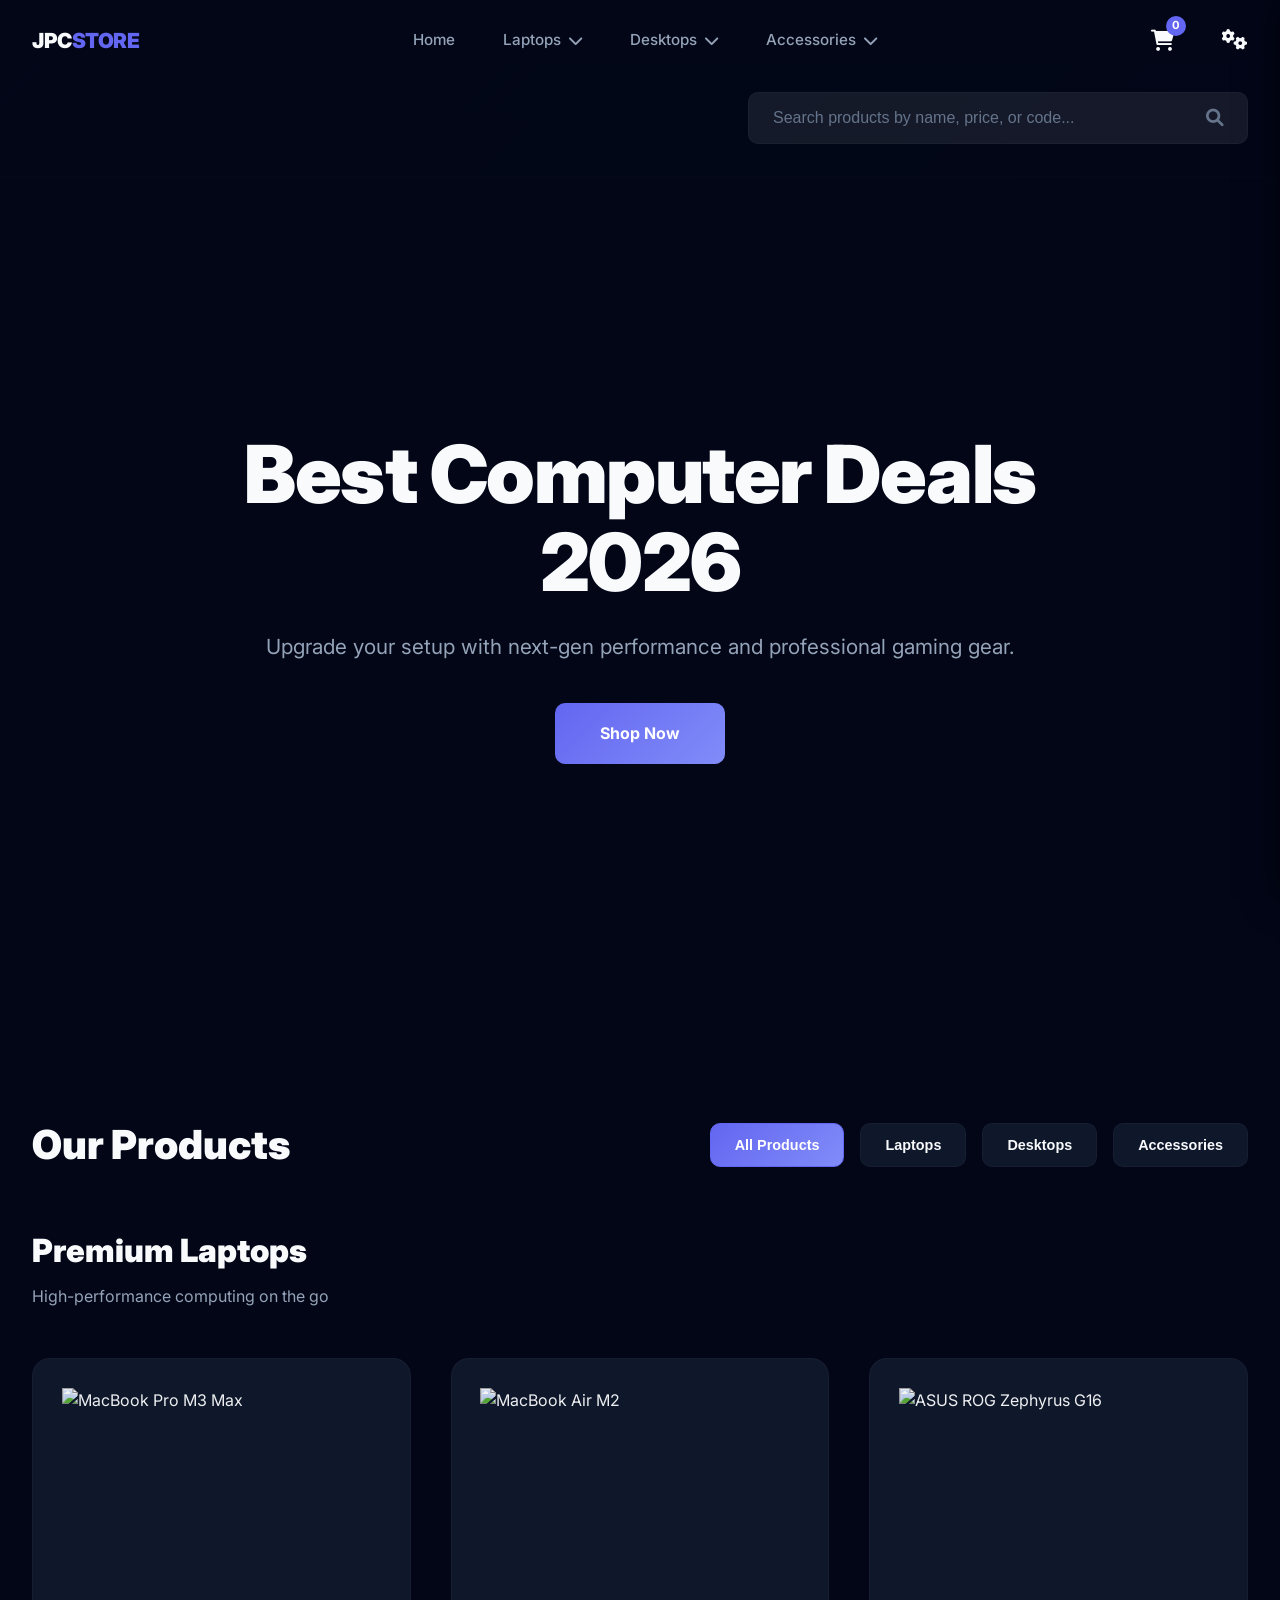
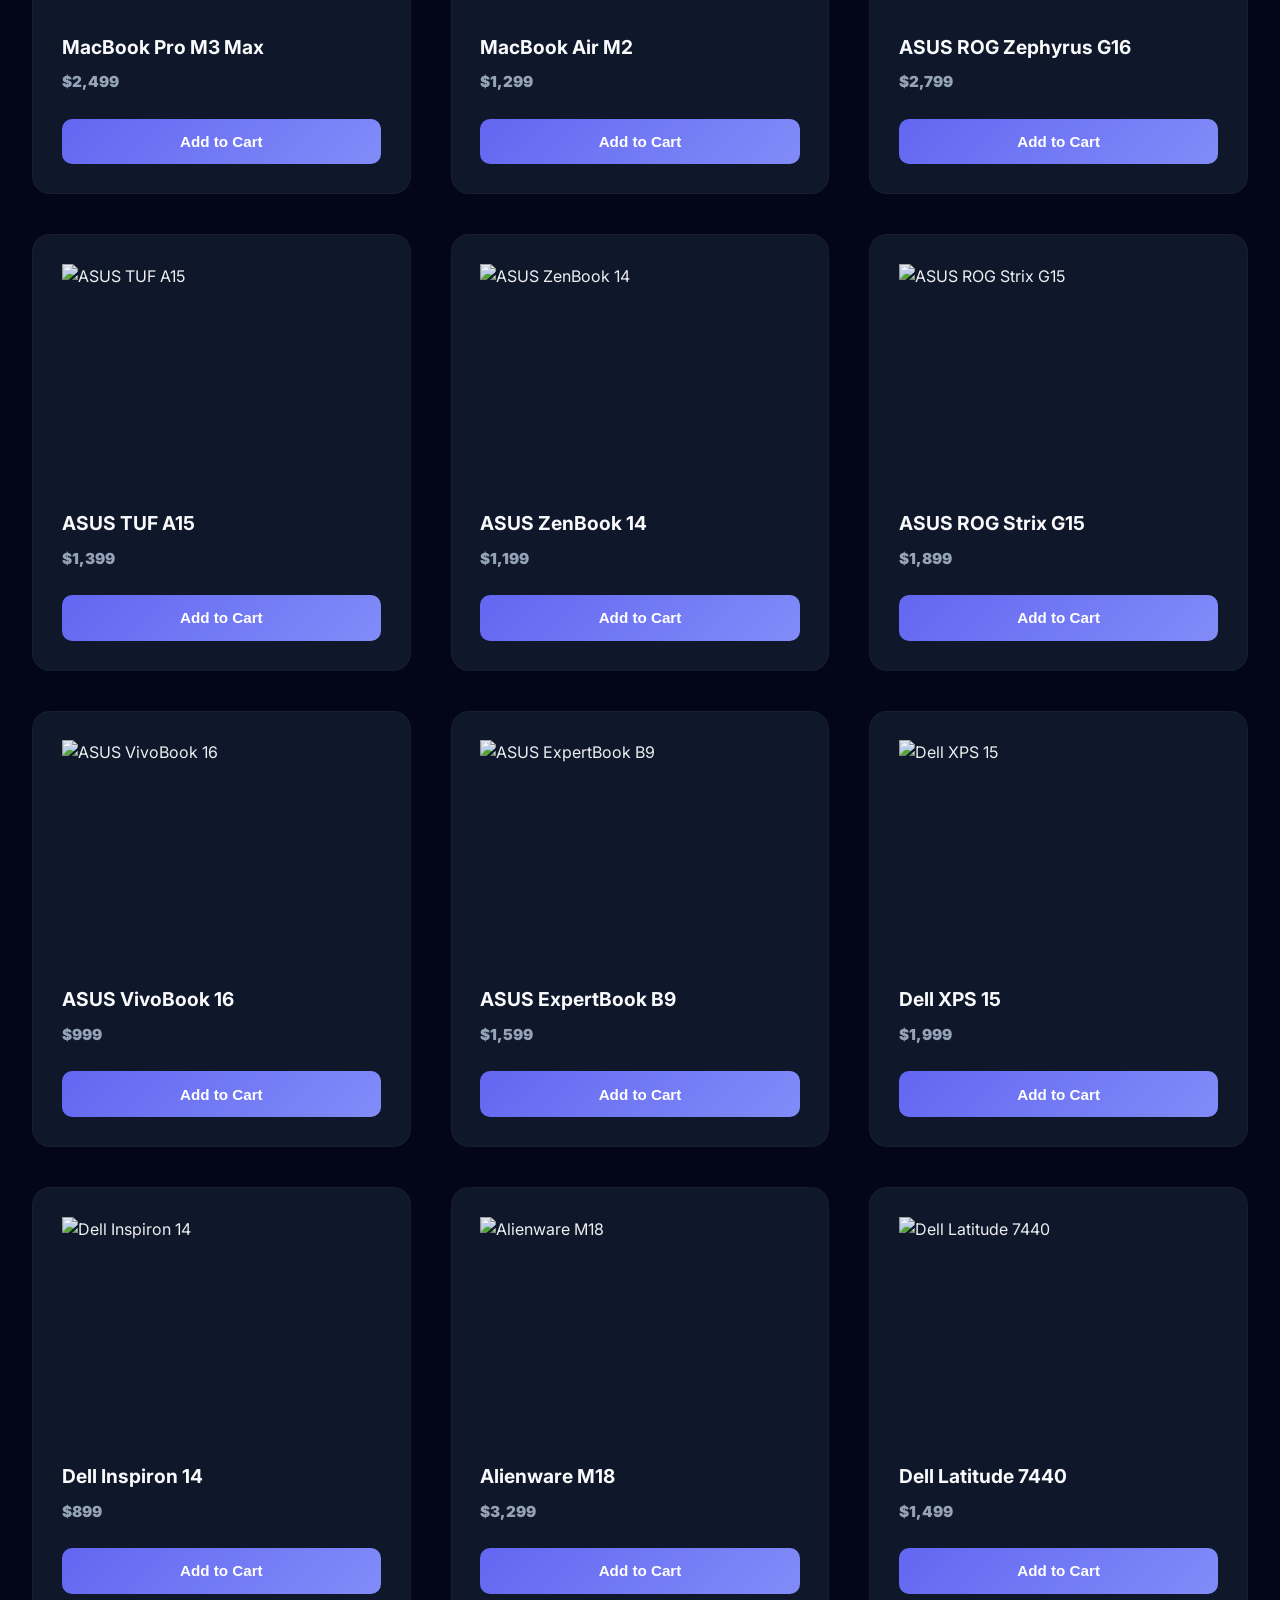
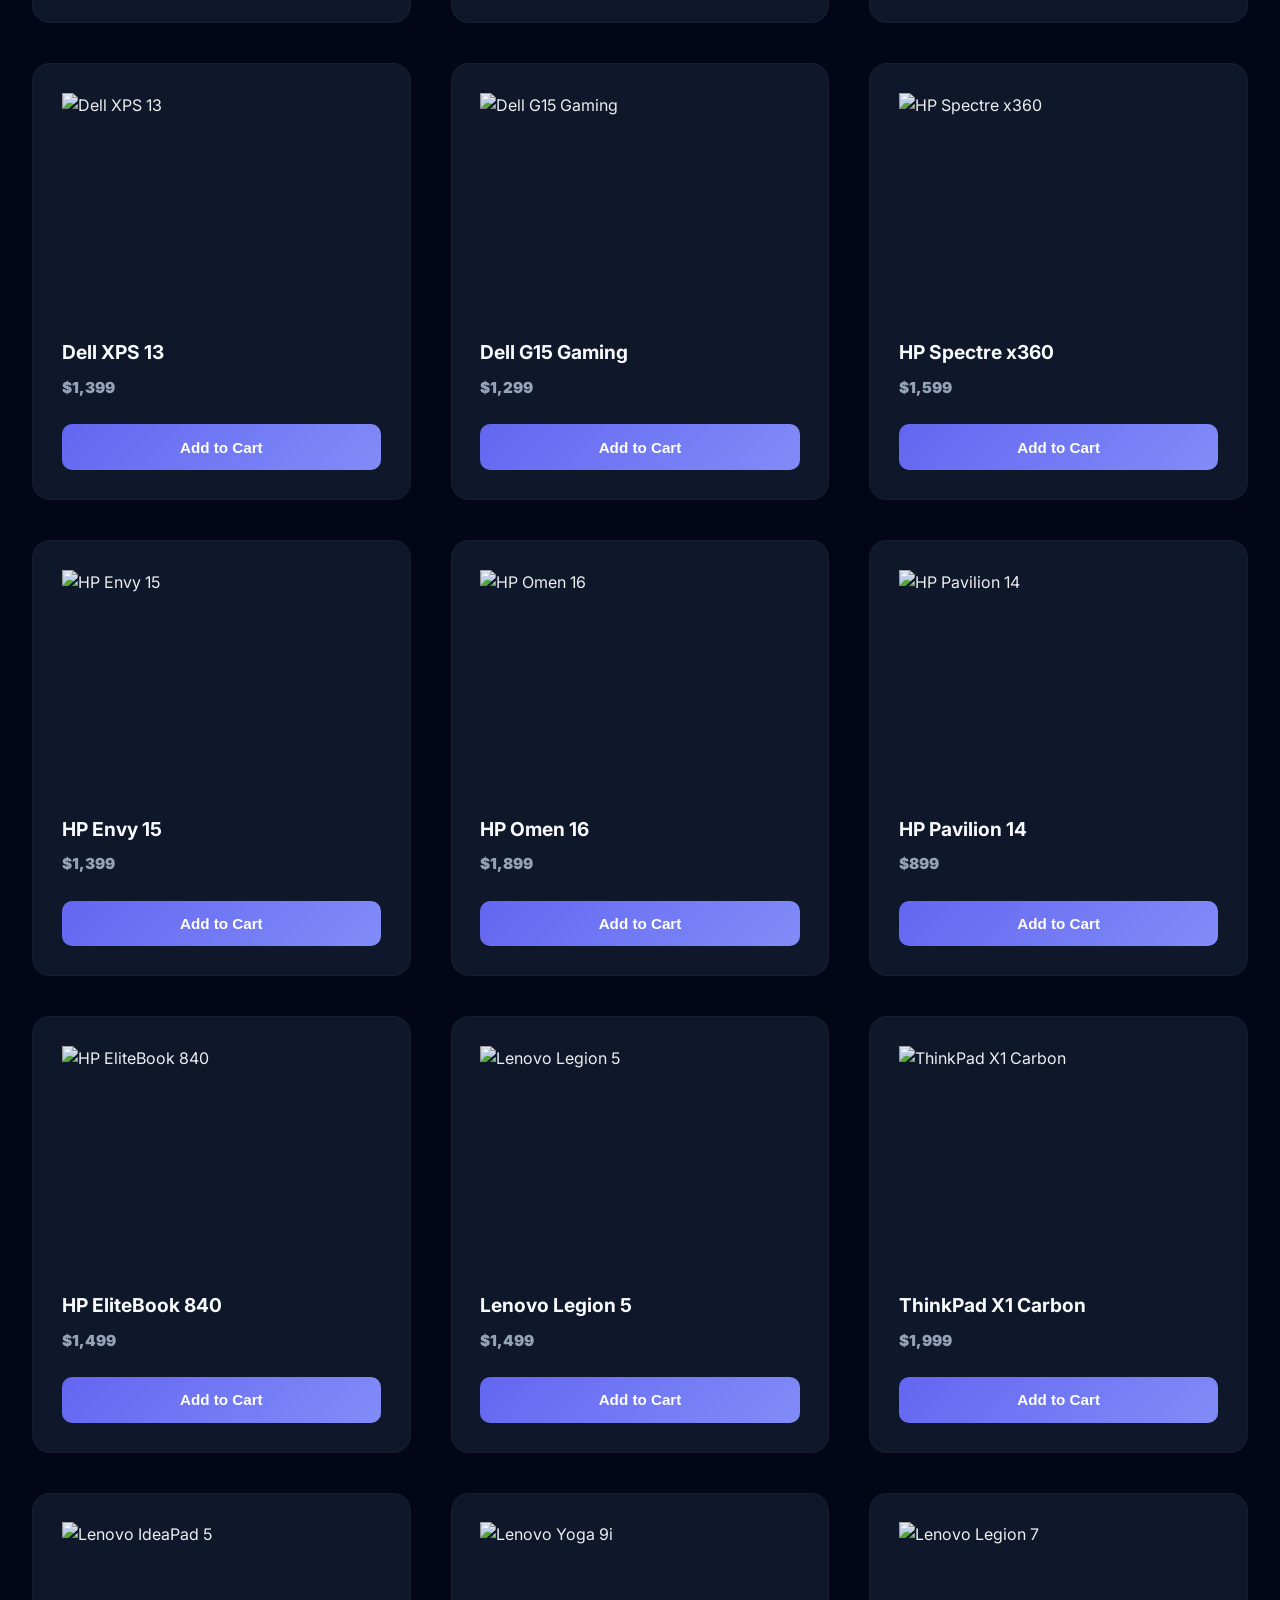
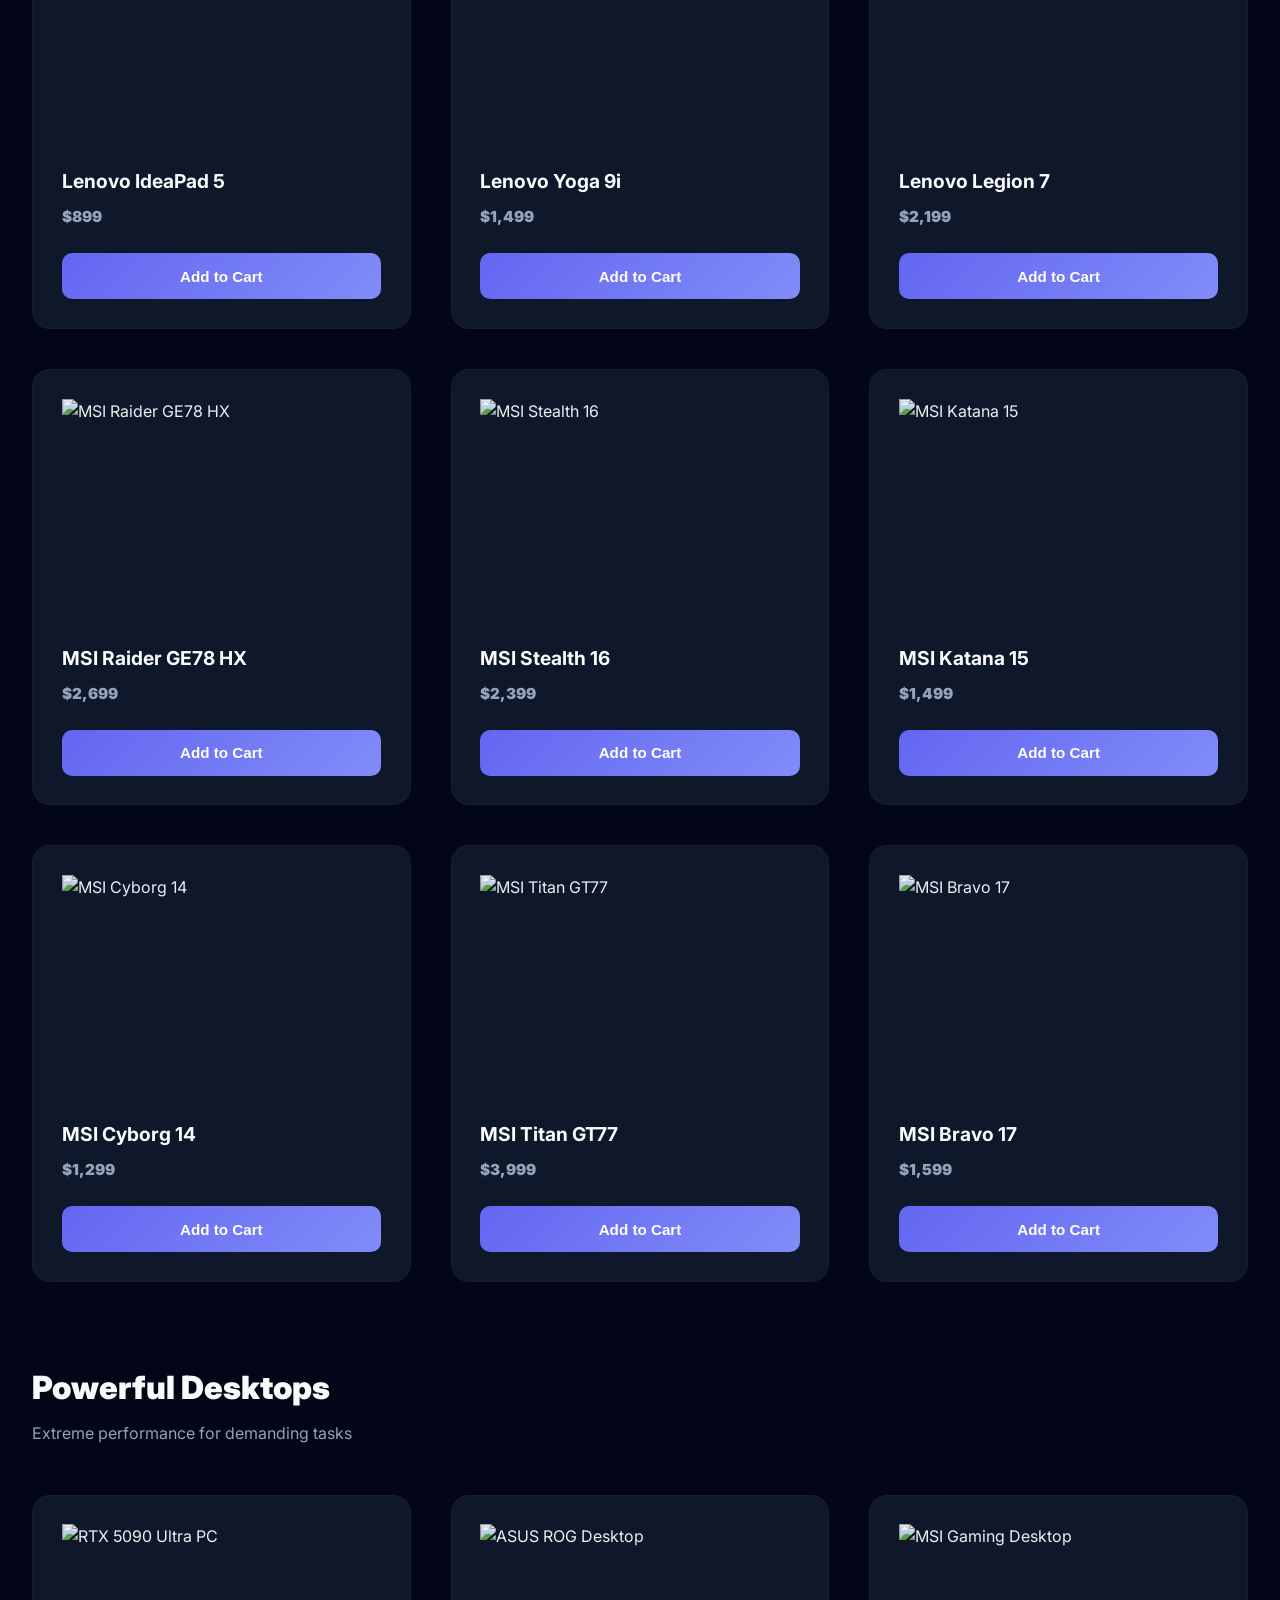
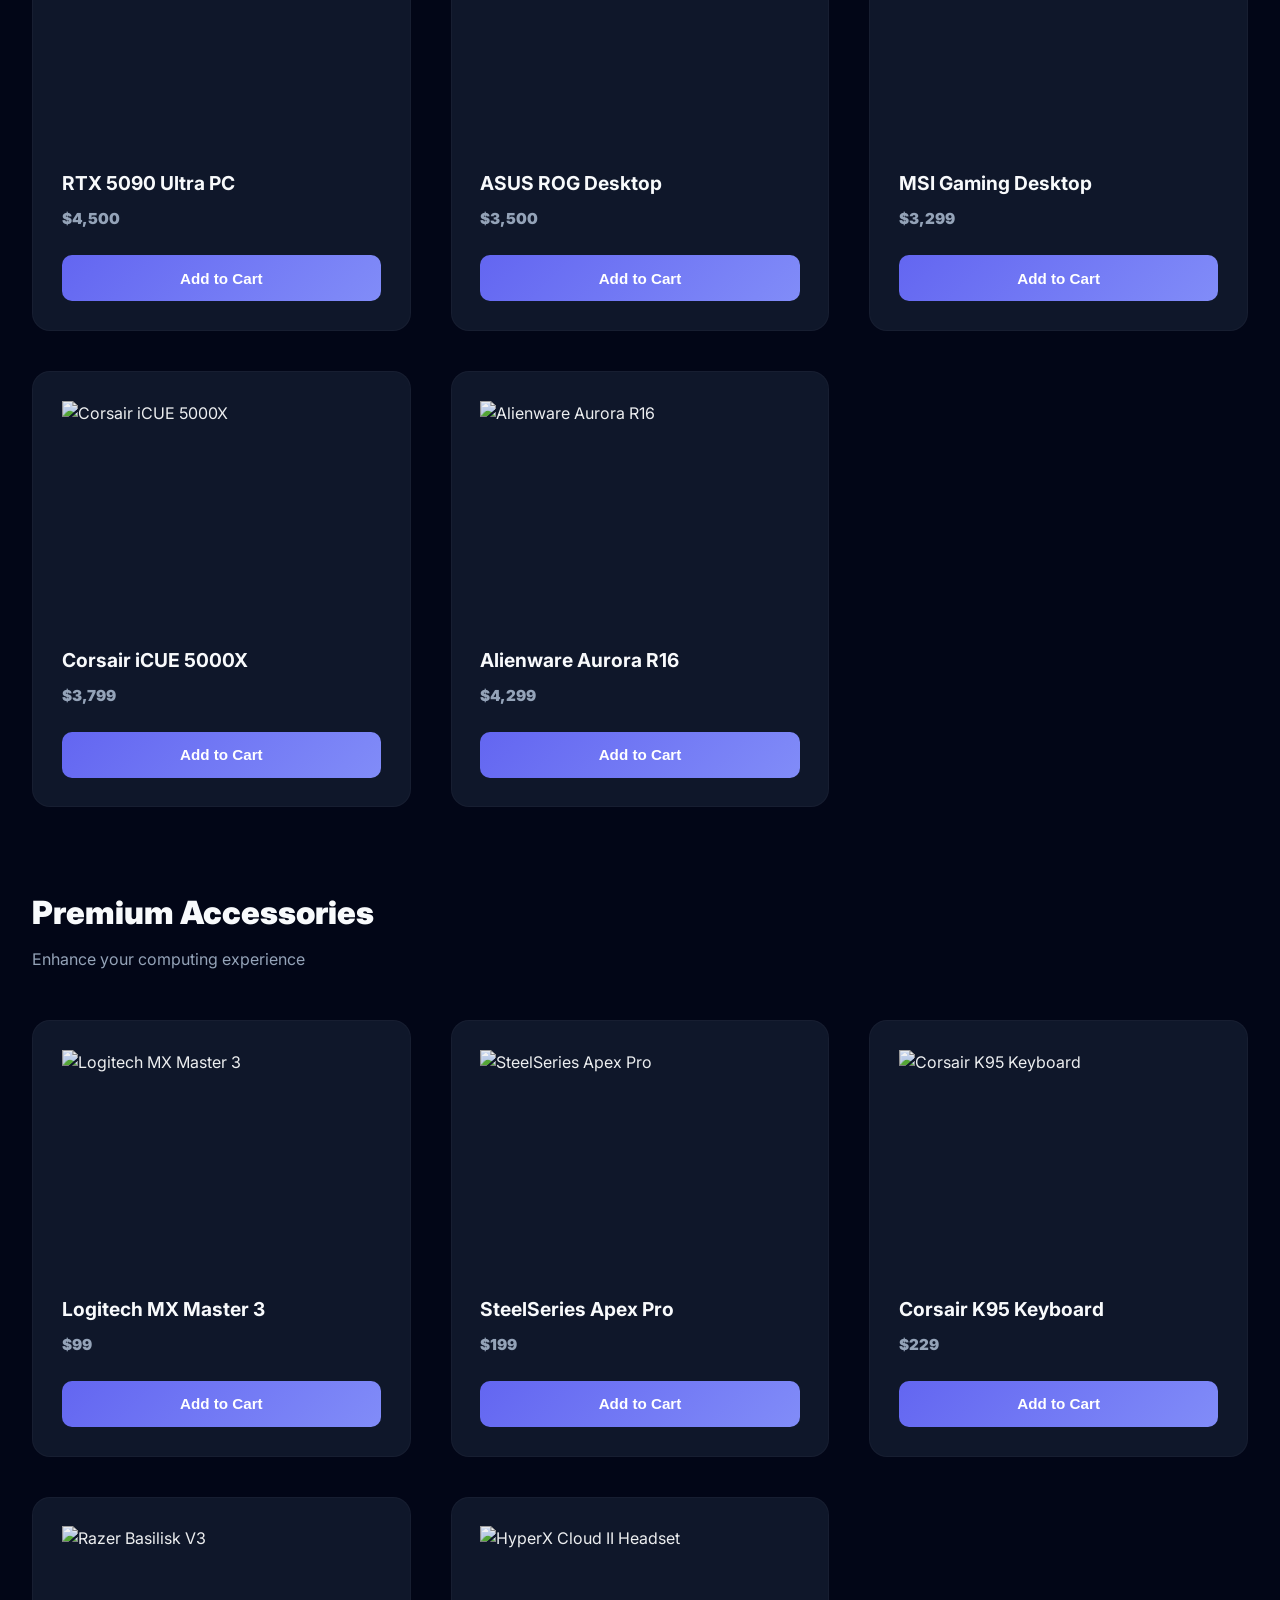
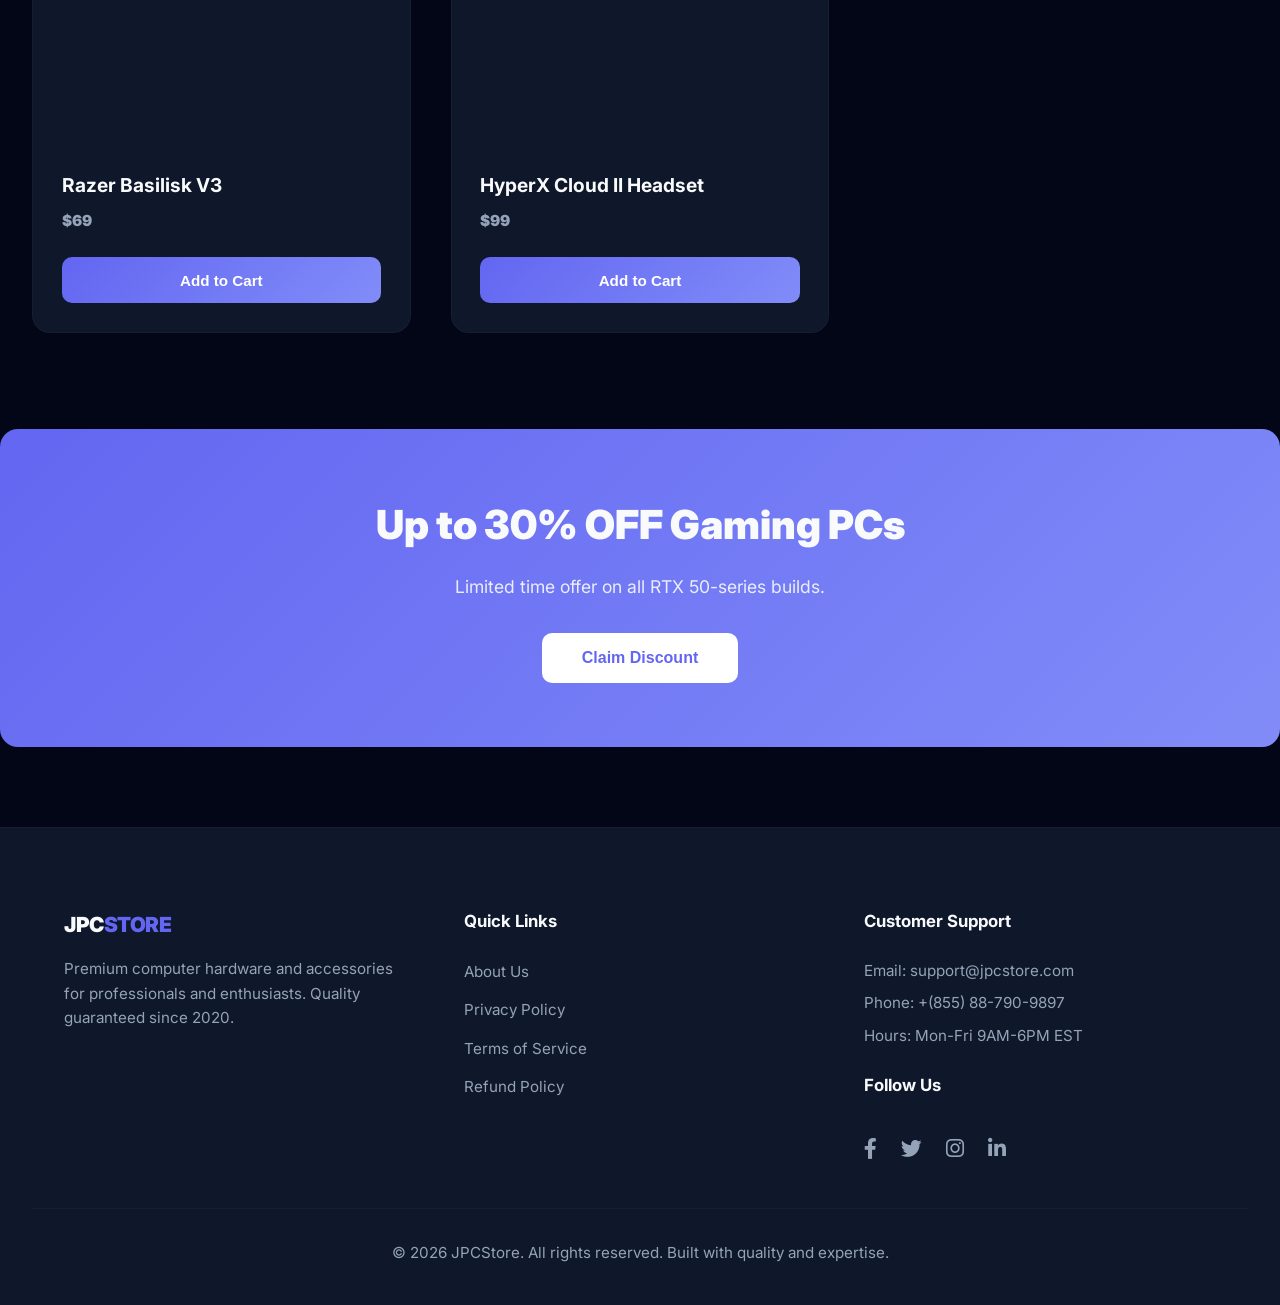
==== index.html @ c4f5fc9c "Initial commit" ====
<!DOCTYPE html>
<html lang="en">
<head>
    <meta charset="UTF-8">
    <meta name="viewport" content="width=device-width, initial-scale=1.0">
    <title>JPCStore | Premium Computer Hardware</title>
    <!-- Google Fonts -->
    <link href="https://fonts.googleapis.com/css2?family=Inter:wght@300;400;600;700&display=swap" rel="stylesheet">
    <!-- Font Awesome for Icons -->
    <link rel="stylesheet" href="https://cdnjs.cloudflare.com/ajax/libs/font-awesome/6.0.0/css/all.min.css">
    <link rel="stylesheet" href="css/style.css">
</head>
<body>

    <!-- Loading Screen -->
    <div id="loader">
        <div class="spinner"></div>
    </div>

    <!-- Header & Navigation start -->
    <header id="navbar">
        <div class="nav-container">
            <div class="logo">JPC<span>STORE</span></div>
            
            <nav class="nav-links">
                <a href="#home">Home</a>
                
                <div class="nav-dropdown">
                    <a href="#products" onclick="filterCategory('laptop')">Laptops <i class="fas fa-chevron-down"></i></a>
                    <div class="dropdown-menu">
                        <a href="#products" onclick="filterBrand('asus-laptop')">ASUS</a>
                        <a href="#products" onclick="filterBrand('msi-laptop')">MSI</a>
                        <a href="#products" onclick="filterBrand('razer-laptop')">Razer</a>
                        <a href="#products" onclick="filterBrand('macbook-laptop')">MacBook</a>
                        <a href="#products" onclick="filterBrand('dell-laptop')">Dell</a>
                    </div>
                </div>

                <div class="nav-dropdown">
                    <a href="#products" onclick="filterCategory('desktop')">Desktops <i class="fas fa-chevron-down"></i></a>
                    <div class="dropdown-menu">
                        <a href="#products" onclick="filterBrand('asus-desktop')">ASUS</a>
                        <a href="#products" onclick="filterBrand('msi-desktop')">MSI</a>
                        <a href="#products" onclick="filterBrand('corsair-desktop')">Corsair</a>
                        <a href="#products" onclick="filterBrand('nzxt-desktop')">NZXT</a>
                        <a href="#products" onclick="filterBrand('alienware-desktop')">Alienware</a>
                    </div>
                </div>

                <div class="nav-dropdown">
                    <a href="#products" onclick="filterCategory('accessory')">Accessories <i class="fas fa-chevron-down"></i></a>
                    <div class="dropdown-menu">
                        <a href="#products" onclick="filterBrand('logitech-accessory')">Logitech</a>
                        <a href="#products" onclick="filterBrand('corsair-accessory')">Corsair</a>
                        <a href="#products" onclick="filterBrand('steelseries-accessory')">SteelSeries</a>
                        <a href="#products" onclick="filterBrand('razer-accessory')">Razer</a>
                        <a href="#products" onclick="filterBrand('hyperx-accessory')">HyperX</a>
                    </div>
                </div>
            </nav>

            <div class="nav-actions">
                <div class="cart-icon" id="cartBtn" title="View Cart">
                    <i class="fas fa-shopping-cart"></i>
                    <span id="cart-count">0</span>
                </div>
                <a href="admin.html" class="admin-link" title="Admin Panel">
                    <i class="fas fa-cogs"></i>
                </a>
                <div class="hamburger" id="hamburger" title="JPCStore">
                    <span></span><span></span><span></span>
                </div>
            </div>
        </div>

        <!-- Mobile Menu -->
        <div class="mobile-menu" id="mobileMenu">
            <div class="mobile-menu-header">
                <h3>Menu</h3>
                <i class="fas fa-times" id="closeMobileMenu"></i>
            </div>
            <nav class="mobile-nav">
                <a href="#home" onclick="closeMobileMenu()">Home</a>
                
                <div class="mobile-dropdown">
                    <button onclick="toggleMobileDropdown(this)">
                        Laptops <i class="fas fa-chevron-down"></i>
                    </button>
                    <div class="mobile-dropdown-menu">
                        <a href="#products" onclick="filterBrand('asus-laptop'); closeMobileMenu()">ASUS</a>
                        <a href="#products" onclick="filterBrand('msi-laptop'); closeMobileMenu()">MSI</a>
                        <a href="#products" onclick="filterBrand('razer-laptop'); closeMobileMenu()">Razer</a>
                        <a href="#products" onclick="filterBrand('macbook-laptop'); closeMobileMenu()">MacBook</a>
                        <a href="#products" onclick="filterBrand('dell-laptop'); closeMobileMenu()">Dell</a>
                    </div>
                </div>

                <div class="mobile-dropdown">
                    <button onclick="toggleMobileDropdown(this)">
                        Desktops <i class="fas fa-chevron-down"></i>
                    </button>
                    <div class="mobile-dropdown-menu">
                        <a href="#products" onclick="filterBrand('asus-desktop'); closeMobileMenu()">ASUS</a>
                        <a href="#products" onclick="filterBrand('msi-desktop'); closeMobileMenu()">MSI</a>
                        <a href="#products" onclick="filterBrand('corsair-desktop'); closeMobileMenu()">Corsair</a>
                        <a href="#products" onclick="filterBrand('nzxt-desktop'); closeMobileMenu()">NZXT</a>
                        <a href="#products" onclick="filterBrand('alienware-desktop'); closeMobileMenu()">Alienware</a>
                    </div>
                </div>

                <div class="mobile-dropdown">
                    <button onclick="toggleMobileDropdown(this)">
                        Accessories <i class="fas fa-chevron-down"></i>
                    </button>
                    <div class="mobile-dropdown-menu">
                        <a href="#products" onclick="filterBrand('logitech-accessory'); closeMobileMenu()">Logitech</a>
                        <a href="#products" onclick="filterBrand('corsair-accessory'); closeMobileMenu()">Corsair</a>
                        <a href="#products" onclick="filterBrand('steelseries-accessory'); closeMobileMenu()">SteelSeries</a>
                        <a href="#products" onclick="filterBrand('razer-accessory'); closeMobileMenu()">Razer</a>
                        <a href="#products" onclick="filterBrand('hyperx-accessory'); closeMobileMenu()">HyperX</a>
                    </div>
                </div>

                <hr style="border: none; border-top: 1px solid var(--glass); margin: 1rem 0;">
                
                <a href="#products" onclick="showAllProducts(); closeMobileMenu()">All Products</a>
                <a href="#products" onclick="filterCategory('laptop'); closeMobileMenu()">Laptops</a>
                <a href="#products" onclick="filterCategory('desktop'); closeMobileMenu()">Desktops</a>
                <a href="#products" onclick="filterCategory('accessory'); closeMobileMenu()">Accessories</a>
            </nav>
        </div>
        <div class="mobile-menu-overlay" id="mobileMenuOverlay"></div>
    </header>
    <!-- Header & Navigation start -->

    <!-- Search Section -->
    <section class="search-section">
        <div class="container search-container">
            <div class="search-box search-box-hero">
                <input type="text" id="searchInput" placeholder="Search products by name, price, or code..." title="Search by product name, price range (e.g., 100-500), or product code">
                <i class="fas fa-search"></i>
                <div class="search-suggestions" id="searchSuggestions"></div>
            </div>
        </div>
    </section>

    <!-- Hero Section -->
    <section class="hero" id="home">
        <div class="hero-content">
            <h1>Best Computer Deals 2026</h1>
            <p>Upgrade your setup with next-gen performance and professional gaming gear.</p>
            <a href="#products" class="btn-primary">Shop Now</a>
        </div>
    </section>

    <!-- Categories -->
    <!-- <section class="categories container">
        <div class="category-card" onclick="filterCategory('laptop')">
            <i class="fas fa-laptop"></i>
            <h3>Laptops</h3>
        </div>
        <div class="category-card" onclick="filterCategory('desktop')">
            <i class="fas fa-desktop"></i>
            <h3>Desktops</h3>
        </div>
        <div class="category-card" onclick="filterCategory('accessory')">
            <i class="fas fa-keyboard"></i>
            <h3>Accessories</h3>
        </div>
    </section> -->

    <!-- Products Section -->
    <main class="container" id="products">
        <div class="section-header">
            <h2>Our Products</h2>
            <div class="filters">
                <button class="filter-btn active" onclick="showAllProducts()">All Products</button>
                <button class="filter-btn" onclick="filterCategory('laptop')">Laptops</button>
                <button class="filter-btn" onclick="filterCategory('desktop')">Desktops</button>
                <button class="filter-btn" onclick="filterCategory('accessory')">Accessories</button>
            </div>
        </div>

        <!-- All Products View -->
        <div id="allProductsView">
            <!-- Laptops Section -->
            <div class="product-section">
                <div class="section-title">
                    <h3>Premium Laptops</h3>
                    <p>High-performance computing on the go</p>
                </div>
                <div class="product-grid" id="laptopGrid">
                    <!-- Laptops injected by JS -->
                </div>
            </div>

            <!-- Desktops Section -->
            <div class="product-section">
                <div class="section-title">
                    <h3>Powerful Desktops</h3>
                    <p>Extreme performance for demanding tasks</p>
                </div>
                <div class="product-grid" id="desktopGrid">
                    <!-- Desktops injected by JS -->
                </div>
            </div>

            <!-- Accessories Section -->
            <div class="product-section">
                <div class="section-title">
                    <h3>Premium Accessories</h3>
                    <p>Enhance your computing experience</p>
                </div>
                <div class="product-grid" id="accessoryGrid">
                    <!-- Accessories injected by JS -->
                </div>
            </div>
        </div>

        <!-- Filtered View -->
        <div id="filteredProductsView" style="display: none;">
            <div class="product-grid" id="productGrid">
                <!-- Filtered products injected by JS -->
            </div>
        </div>
    </main>

    <!-- Promotion Banner -->
    <section class="promo-banner">
        <div class="promo-content">
            <h2>Up to 30% OFF Gaming PCs</h2>
            <p>Limited time offer on all RTX 50-series builds.</p>
            <button class="btn-secondary">Claim Discount</button>
        </div>
    </section>

    <!-- Product Details Modal -->
    <div class="modal-overlay" id="productModal">
        <div class="product-details-modal">
            <button class="modal-close" id="closeProductModal">&times;</button>
            <div class="product-details-content">
                <div class="product-details-image">
                    <img id="modalProductImage" src="" alt="">
                </div>
                <div class="product-details-info">
                    <h2 id="modalProductName"></h2>
                    <div class="product-rating">
                        <i class="fas fa-star"></i>
                        <i class="fas fa-star"></i>
                        <i class="fas fa-star"></i>
                        <i class="fas fa-star"></i>
                        <i class="fas fa-star-half-alt"></i>
                        <span>(127 reviews)</span>
                    </div>
                    <div class="product-price" id="modalProductPrice"></div>
                    <div class="product-meta">
                        <div class="meta-item">
                            <span class="meta-label">Category:</span>
                            <span id="modalProductCategory"></span>
                        </div>
                        <div class="meta-item">
                            <span class="meta-label">Stock Status:</span>
                            <span class="stock-badge">In Stock</span>
                        </div>
                    </div>
                    <p class="product-description">High-performance computing solution designed for professionals and enthusiasts who demand the best. Features cutting-edge technology, premium build quality, and exceptional value.</p>
                    <div class="product-specs">
                        <h4>Key Specifications:</h4>
                        <ul>
                            <li>Premium Components</li>
                            <li>Optimized Performance</li>
                            <li>Professional Grade</li>
                            <li>Lifetime Support</li>
                            <li>Free Installation</li>
                        </ul>
                    </div>
                    <div class="product-actions">
                        <!-- <input type="number" id="productQuantity" value="1" min="1" max="10"> -->
                         <div class="quantity-control">
                            <button id="decreaseQty">−</button>
                            <span id="productQuantity">1</span>
                            <button id="increaseQty">+</button>
                        </div>
                        
                        <button id="addToCartFromModal" class="btn-primary">Add to Cart</button>
                    </div>
                </div>
            </div>
        </div>
    </div>

    <!-- Cart Sidebar -->
    <div class="cart-overlay" id="cartOverlay"></div>
    <div class="cart-sidebar" id="cartSidebar">
        <div class="cart-header">
            <h3>Your Cart</h3>
            <i class="fas fa-times" id="closeCart"></i>
        </div>
        <div id="cart-items-container">
            <!-- Cart items injected by JS -->
        </div>
        <div class="cart-footer">
            <div class="total-price">
                <span>Total:</span>
                <span id="cart-total">$0</span>
            </div>
            <button class="btn-checkout" id="checkoutBtn">Proceed to Checkout</button>
        </div>
    </div>

    <button id="backToTop"><i class="fas fa-arrow-up"></i></button>

    <div id="toast-container"></div>

    <footer class="footer">
        <div class="container footer-grid">
            <!-- Column 1: About -->
            <div class="footer-column">
                <div class="logo">JPC<span>STORE</span></div>
                <p>Premium computer hardware and accessories for professionals and enthusiasts. Quality guaranteed since 2020.</p>
            </div>

            <!-- Column 2: Quick Links -->
            <div class="footer-column">
                <h4>Quick Links</h4>
                <ul>
                    <li><a href="#">About Us</a></li>
                    <li><a href="#">Privacy Policy</a></li>
                    <li><a href="#">Terms of Service</a></li>
                    <li><a href="#">Refund Policy</a></li>
                </ul>
            </div>

            <!-- Column 3: Customer Support & Socials -->
            <div class="footer-column">
                <h4>Customer Support</h4>
                <p>Email: support@jpcstore.com</p>
                <p>Phone: +(855) 88-790-9897</p>
                <p style="margin-bottom: 1.5rem;">Hours: Mon-Fri 9AM-6PM EST</p>
                
                <h4>Follow Us</h4>
                <div class="socials">
                    <i class="fab fa-facebook-f"></i>
                    <i class="fab fa-twitter"></i>
                    <i class="fab fa-instagram"></i>
                    <i class="fab fa-linkedin-in"></i>
                </div>
            </div>
        </div>
        <div class="footer-bottom">
            <p>&copy; 2026 JPCStore. All rights reserved. Built with quality and expertise.</p>
        </div>
    </footer>

    <script src="js/script.js"></script>
</body>
</html>
---- css/style.css ----
:root {
    --primary: #6366f1;
    --primary-dark: #4f46e5;
    --bg-dark: #020617;
    --bg-dark-light: #0f172a;
    --card-bg: #0f172a;
    --text-main: #f8fafc;
    --text-dim: #94a3b8;
    --text-dimmer: #64748b;
    --glass: rgba(255, 255, 255, 0.03);
    --glass-strong: rgba(255, 255, 255, 0.08);
    --success: #10b981;
    --error: #ef4444;
    --transition: all 0.4s cubic-bezier(0.16, 1, 0.3, 1);
}

* { margin: 0; padding: 0; box-sizing: border-box; }
html { scroll-behavior: smooth; }
body { 
    background-color: var(--bg-dark); 
    color: var(--text-main); 
    font-family: 'Inter', sans-serif; 
    overflow-x: hidden;
    line-height: 1.6;
}

.container { max-width: 1300px; margin: 0 auto; padding: 0 2rem; }

/* Loader */
#loader {
    position: fixed; inset: 0; background: var(--bg-dark);
    display: flex; justify-content: center; align-items: center; z-index: 9999;
}
.spinner { width: 50px; height: 50px; border: 4px solid var(--glass-strong); border-top-color: var(--primary); border-radius: 50%; animation: spin 1s infinite linear; }
@keyframes spin { to { transform: rotate(360deg); } }

/* Navbar */
#navbar {
    position: fixed; top: 0; width: 100%; z-index: 100;
    padding: 1.5rem 0; transition: var(--transition);
    background: transparent;
}
#navbar.scrolled {
    background: rgba(2, 6, 23, 0.92);
    backdrop-filter: blur(20px);
    border-bottom: 1px solid var(--glass);
    padding: 1rem 0;
    box-shadow: 0 20px 40px rgba(0, 0, 0, 0.3);
}
.nav-container { max-width: 1300px; margin: 0 auto; display: flex; justify-content: space-between; align-items: center; padding: 0 2rem; }
.logo { font-size: 1.3rem; font-weight: 900; letter-spacing: -0.5px; }
.logo span { color: var(--primary); }
.nav-links { display: flex; list-style: none; gap: 3rem; }
.nav-links a { text-decoration: none; color: var(--text-dim); font-weight: 500; transition: var(--transition); font-size: 0.95rem; }
.nav-links a:hover { color: var(--primary); }

/* Navbar Dropdowns */
.nav-dropdown { position: relative; }
.nav-dropdown > a { display: flex; align-items: center; gap: 0.5rem; }
.dropdown-menu {
    position: absolute;
    top: 100%;
    left: 0;
    background: var(--card-bg);
    border: 1px solid var(--glass);
    border-radius: 12px;
    min-width: 200px;
    padding: 1rem 0;
    opacity: 0;
    visibility: hidden;
    transform: translateY(-10px);
    transition: var(--transition);
    z-index: 500;
    box-shadow: 0 10px 30px rgba(0, 0, 0, 0.4);
}
.nav-dropdown:hover .dropdown-menu {
    opacity: 1;
    visibility: visible;
    transform: translateY(0);
}
.dropdown-menu a {
    display: block;
    padding: 0.75rem 1.5rem;
    color: var(--text-dim);
    text-decoration: none;
    transition: var(--transition);
    font-weight: 500;
    font-size: 0.9rem;
}
.dropdown-menu a:hover {
    background: var(--glass-strong);
    color: var(--primary);
    padding-left: 2rem;
}
.nav-actions { display: flex; gap: 1.5rem; align-items: center; }
.search-box { position: relative; display: flex; align-items: center; }
.search-box input { background: var(--glass-strong); border: 1px solid var(--glass); color: var(--text-main); padding: 0.7rem 1rem 0.7rem 1.3rem; border-radius: 8px; outline: none; transition: var(--transition); width: 200px; font-size: 0.9rem; }
.search-box input::placeholder { color: var(--text-dimmer); }
.search-box input:focus { border-color: var(--primary); box-shadow: 0 0 0 3px rgba(99, 102, 241, 0.1); }
.search-box i { position: absolute; right: 1rem; color: var(--text-dimmer); pointer-events: none; }
.search-suggestions {
    position: absolute;
    top: 100%;
    left: 0;
    right: 0;
    background: var(--card-bg);
    border: 1px solid var(--glass);
    border-top: none;
    border-radius: 0 0 8px 8px;
    max-height: 300px;
    overflow-y: auto;
    display: none;
    z-index: 1000;
    box-shadow: 0 10px 25px rgba(0, 0, 0, 0.4);
}
.search-suggestions.active { display: block; }
.search-suggestion-item {
    padding: 0.8rem 1rem;
    color: var(--text-dim);
    cursor: pointer;
    border-bottom: 1px solid var(--glass);
    transition: var(--transition);
    display: flex;
    justify-content: space-between;
    align-items: center;
    font-size: 0.9rem;
}
.search-suggestion-item:hover {
    background: var(--glass-strong);
    color: var(--primary);
    padding-left: 1.3rem;
}
.search-suggestion-item:last-child { border-bottom: none; }
.suggestion-price { color: var(--primary); font-weight: 700; }
.suggestion-code { color: var(--text-dimmer); font-size: 0.75rem; }
.search-suggestions::-webkit-scrollbar { width: 6px; }
.search-suggestions::-webkit-scrollbar-track { background: var(--glass); border-radius: 3px; }
.search-suggestions::-webkit-scrollbar-thumb { background: var(--primary); border-radius: 3px; }
.search-suggestions::-webkit-scrollbar-thumb:hover { background: #818cf8; }
.cart-icon { position: relative; cursor: pointer; font-size: 1.3rem; color: var(--text-main); transition: var(--transition); }
.cart-icon:hover { color: var(--primary); }
.admin-link { display: inline-flex; align-items: center; justify-content: center; font-size: 1.3rem; color: var(--text-main); text-decoration: none; transition: var(--transition); margin-left: 1.5rem; }
.admin-link:hover { color: var(--primary); transform: rotate(90deg); }
#cart-count { position: absolute; top: -8px; right: -12px; background: var(--primary); color: white; width: 20px; height: 20px; border-radius: 50%; display: flex; align-items: center; justify-content: center; font-size: 0.7rem; font-weight: 700; }
.hamburger { display: none; flex-direction: column; gap: 5px; cursor: pointer; }
.hamburger span { width: 25px; height: 2px; background: var(--text-main); border-radius: 2px; transition: var(--transition); }
.hamburger.active span:nth-child(1) { transform: rotate(45deg) translate(8px, 8px); }
.hamburger.active span:nth-child(2) { opacity: 0; }
.hamburger.active span:nth-child(3) { transform: rotate(-45deg) translate(7px, -7px); }

/* Mobile Menu */
.mobile-menu {
    position: fixed;
    top: 0;
    left: -100%;
    width: 100%;
    max-width: 350px;
    height: 100vh;
    background: var(--card-bg);
    z-index: 2000;
    transition: left 0.3s ease;
    overflow-y: auto;
    box-shadow: 2px 0 20px rgba(0, 0, 0, 0.5);
}
.mobile-menu.active { left: 0; }
.mobile-menu-header {
    display: flex;
    justify-content: space-between;
    align-items: center;
    padding: 1.5rem;
    border-bottom: 1px solid var(--glass);
    position: sticky;
    top: 0;
    background: var(--card-bg);
    z-index: 10;
}
.mobile-menu-header h3 { font-weight: 900; font-size: 1.2rem; }
.mobile-menu-header i { cursor: pointer; font-size: 1.5rem; color: var(--text-dim); transition: var(--transition); }
.mobile-menu-header i:hover { color: var(--primary); }
.mobile-nav {
    display: flex;
    flex-direction: column;
    padding: 1rem 0;
}
.mobile-nav > a {
    display: block;
    padding: 1rem 1.5rem;
    color: var(--text-dim);
    text-decoration: none;
    transition: var(--transition);
    border-left: 3px solid transparent;
    font-weight: 500;
}
.mobile-nav > a:hover {
    color: var(--primary);
    background: var(--glass-strong);
    border-left-color: var(--primary);
    padding-left: 1.8rem;
}
.mobile-dropdown {
    border-bottom: 1px solid var(--glass);
}
.mobile-dropdown button {
    width: 100%;
    padding: 1rem 1.5rem;
    background: none;
    border: none;
    color: var(--text-dim);
    text-align: left;
    cursor: pointer;
    transition: var(--transition);
    font-weight: 500;
    display: flex;
    justify-content: space-between;
    align-items: center;
    font-size: 1rem;
}
.mobile-dropdown button:hover {
    color: var(--primary);
    background: var(--glass-strong);
}
.mobile-dropdown button i {
    transition: transform 0.3s ease;
    font-size: 0.8rem;
}
.mobile-dropdown button.active i { transform: rotate(180deg); }
.mobile-dropdown-menu {
    display: none;
    background: var(--glass-strong);
    padding: 0.5rem 0;
}
.mobile-dropdown-menu.active { display: block; }
.mobile-dropdown-menu a {
    display: block;
    padding: 0.75rem 1.5rem 0.75rem 2.5rem;
    color: var(--text-dim);
    text-decoration: none;
    transition: var(--transition);
    font-size: 0.9rem;
}
.mobile-dropdown-menu a:hover {
    color: var(--primary);
    background: rgba(99, 102, 241, 0.1);
    padding-left: 2.8rem;
}
.mobile-menu-overlay {
    position: fixed;
    inset: 0;
    background: rgba(0, 0, 0, 0.6);
    z-index: 1999;
    display: none;
}
.mobile-menu-overlay.active { display: block; }

/* Search Section */
.search-section {
    background: linear-gradient(135deg, rgba(2, 6, 23, 0.8), rgba(2, 6, 23, 0.95));
    padding: 2rem 0;
    margin-top: 60px;
    border-bottom: 1px solid var(--glass);
}

.search-container {
    display: flex;
    justify-content: flex-end;
    align-items: center;
}

.search-box-hero {
    max-width: 500px;
    width: 100%;
}

.search-box-hero input {
    width: 100%;
    padding: 1rem 1.2rem 1rem 1.5rem;
    font-size: 1rem;
    background: var(--glass-strong);
    border: 1px solid var(--glass);
    color: var(--text-main);
    border-radius: 10px;
    outline: none;
    transition: var(--transition);
}

.search-box-hero input:focus {
    border-color: var(--primary);
    box-shadow: 0 0 0 3px rgba(99, 102, 241, 0.1);
    background: rgba(255, 255, 255, 0.05);
}

.search-box-hero input::placeholder {
    color: var(--text-dimmer);
}

.search-box-hero i {
    position: absolute;
    right: 1.5rem;
    color: var(--text-dimmer);
    pointer-events: none;
    font-size: 1.1rem;
}

/* Hero */
.hero {
    height: 100vh; display: flex; align-items: center; justify-content: center;
    /* background: linear-gradient(135deg, #1e1b4b 0%, #020617 50%, #020617 100%); */
     /* Background image + dark overlay */
    background: 
        linear-gradient(rgba(2, 6, 23, 0.75), rgba(2, 6, 23, 0.9)),
        url("https://a.storyblok.com/f/223147/1921x1324/9f951484b2/pc.jpg/m/0x1200/filters:quality(80)/");
    background-size: cover;
    background-position: center;
    background-repeat: no-repeat;
    
    text-align: center; margin-top: -60px; padding-top: 60px;
}
}
.hero {
    background-attachment: fixed;
}
.hero-content { max-width: 800px; }
.hero h1 { font-size: 5rem; letter-spacing: -1.5px; margin-bottom: 1.5rem; font-weight: 900; line-height: 1.1; }
.hero p { font-size: 1.3rem; color: var(--text-dim); margin-bottom: 2.5rem; font-weight: 400; }
.btn-primary { background: linear-gradient(135deg, var(--primary), #818cf8); color: white; padding: 1.1rem 2.8rem; border-radius: 10px; text-decoration: none; font-weight: 700; display: inline-block; transition: var(--transition); border: none; cursor: pointer; font-size: 1rem; }
.btn-primary:hover { transform: translateY(-3px); box-shadow: 0 15px 35px rgba(99, 102, 241, 0.3); }

/* Categories Section */
.categories { display: grid; grid-template-columns: repeat(auto-fit, minmax(200px, 1fr)); gap: 2rem; margin: 5rem auto; }
.category-card { background: var(--card-bg); border: 1px solid var(--glass); padding: 2.5rem; border-radius: 16px; text-align: center; cursor: pointer; transition: var(--transition); }
.category-card:hover { transform: translateY(-8px); border-color: var(--primary); background: rgba(99, 102, 241, 0.05); box-shadow: 0 15px 30px rgba(99, 102, 241, 0.15); }
.category-card i { font-size: 2.5rem; color: var(--primary); margin-bottom: 1rem; display: block; }
.category-card h3 { font-size: 1.3rem; font-weight: 700; }

/* Products Section */
#products { margin: 6rem auto; padding: 0 2rem; }
.section-header { display: flex; justify-content: space-between; align-items: center; margin-bottom: 3rem; flex-wrap: wrap; gap: 1.5rem; }
.section-header h2 { font-size: 2.5rem; font-weight: 900; }
.filters { display: flex; gap: 1rem; flex-wrap: wrap; }
.filter-btn {
    background: var(--card-bg);
    border: 1px solid var(--glass);
    color: var(--text-main);
    padding: 0.8rem 1.5rem;
    border-radius: 10px;
    cursor: pointer;
    transition: var(--transition);
    font-weight: 600;
    font-size: 0.9rem;
}
.filter-btn:hover { border-color: var(--primary); color: var(--primary); }
.filter-btn.active {
    background: linear-gradient(135deg, var(--primary), #818cf8);
    color: white;
    border-color: var(--primary);
}

/* Product Sections */
.product-section { margin-bottom: 5rem; }
.section-title { margin-bottom: 2.5rem; }
.section-title h3 { font-size: 2rem; font-weight: 900; margin-bottom: 0.5rem; }
.section-title p { color: var(--text-dim); font-size: 1rem; }

/* Product Grid */
.product-grid { display: grid; grid-template-columns: repeat(auto-fill, minmax(280px, 1fr)); gap: 2.5rem; margin-top: 3rem; }
.product-card {
    background: var(--card-bg); border: 1px solid var(--glass);
    border-radius: 18px; padding: 1.8rem; transition: var(--transition);
    position: relative; overflow: hidden; display: flex; flex-direction: column;
}
.product-card:hover { 
    transform: translateY(-12px); 
    border-color: var(--primary); 
    box-shadow: 0 30px 60px rgba(99, 102, 241, 0.2);
}
.product-card::before {
    content: '';
    position: absolute;
    top: 0;
    left: 0;
    right: 0;
    height: 1px;
    background: linear-gradient(90deg, transparent, var(--primary), transparent);
    opacity: 0;
    transition: opacity 0.4s;
}
.product-card:hover::before { opacity: 1; }
.product-card img { width: 100%; height: 220px; object-fit: contain; margin-bottom: 1.5rem; filter: brightness(0.95); transition: filter 0.3s; }
.product-card:hover img { filter: brightness(1.05); }
.product-card h3 { font-size: 1.2rem; font-weight: 700; margin-bottom: 0.5rem; }
.product-card p { color: var(--text-dim); font-size: 0.95rem; margin-bottom: 1.5rem; flex-grow: 1; }
.price { font-size: 1.8rem; font-weight: 900; color: var(--primary); margin-bottom: 1.5rem; }
.product-card button { background: linear-gradient(135deg, var(--primary), #818cf8); color: white; padding: 0.9rem; border: none; border-radius: 10px; font-weight: 700; cursor: pointer; transition: var(--transition); width: 100%; font-size: 0.95rem; }
.product-card button:hover { transform: scale(1.03); box-shadow: 0 10px 25px rgba(99, 102, 241, 0.3); }

/* Cart Styles */
.cart-sidebar {
    position: fixed; top: 0; right: -420px; width: 420px; height: 100%;
    background: var(--card-bg); z-index: 1000; transition: var(--transition);
    padding: 2rem; display: flex; flex-direction: column;
    box-shadow: -5px 0 30px rgba(0, 0, 0, 0.5);
}
.cart-sidebar.active { right: 0; }
.cart-header { display: flex; justify-content: space-between; align-items: center; margin-bottom: 2rem; padding-bottom: 1.5rem; border-bottom: 1px solid var(--glass); }
.cart-header h3 { font-size: 1.5rem; font-weight: 800; }
.cart-header i { font-size: 1.3rem; cursor: pointer; color: var(--text-dim); transition: var(--transition); }
.cart-header i:hover { color: var(--primary); }
#cart-items-container { flex: 1; overflow-y: auto; padding: 0 0.5rem; }
.cart-item { display: flex; justify-content: space-between; align-items: flex-start; padding: 1rem; background: var(--glass-strong); border-radius: 10px; margin-bottom: 1rem; }
.cart-item h4 { font-weight: 700; margin-bottom: 0.3rem; }
.cart-item .price { color: var(--primary); font-size: 1rem; }
.cart-item button { background: none; border: none; color: var(--error); cursor: pointer; font-size: 0.9rem; transition: var(--transition); }
.cart-item button:hover { transform: scale(1.2); }
.cart-footer { border-top: 1px solid var(--glass); padding-top: 1.5rem; }
.total-price { display: flex; justify-content: space-between; font-size: 1.3rem; font-weight: 800; margin-bottom: 1.5rem; }
.btn-checkout { width: 100%; background: linear-gradient(135deg, var(--primary), #818cf8); color: white; padding: 1rem; border: none; border-radius: 10px; font-weight: 700; cursor: pointer; transition: var(--transition); }
.btn-checkout:hover { transform: scale(1.02); box-shadow: 0 10px 25px rgba(99, 102, 241, 0.3); }
.btn-checkout:disabled { opacity: 0.5; cursor: not-allowed; }

.cart-overlay { position: fixed; inset: 0; background: rgba(0, 0, 0, 0.6); display: none; z-index: 999; }

.qty-controls {
    display: flex;
    align-items: center;
    gap: 10px;
    margin: 0.5rem 0;
}

.qty-controls button {
    width: 28px;
    height: 28px;
    border: none;
    background: var(--primary);
    color: white;
    border-radius: 6px;
    cursor: pointer;
    font-weight: bold;
}

.qty-controls span {
    min-width: 20px;
    text-align: center;
    font-weight: 700;
}

/* Promo Banner */
.promo-banner { background: linear-gradient(135deg, var(--primary), #818cf8); padding: 4rem 2rem; text-align: center; margin: 5rem 0; border-radius: 18px; }
.promo-content h2 { font-size: 2.5rem; margin-bottom: 1rem; font-weight: 900; }
.promo-content p { font-size: 1.1rem; margin-bottom: 2rem; opacity: 0.9; }
.btn-secondary { background: white; color: var(--primary); padding: 1rem 2.5rem; border: none; border-radius: 10px; font-weight: 700; cursor: pointer; transition: var(--transition); font-size: 1rem; }
.btn-secondary:hover { transform: scale(1.05); box-shadow: 0 15px 35px rgba(0, 0, 0, 0.2); }

/* Footer */
.footer { background: var(--bg-dark-light); border-top: 1px solid var(--glass); padding: 5rem 2rem 2rem; margin-top: 5rem; }
.footer-grid { display: grid; grid-template-columns: 1fr; gap: 3rem; margin-bottom: 3rem; }

/* Large screens: 3 columns */
@media (min-width: 1024px) {
    .footer-grid { grid-template-columns: repeat(3, 1fr); }
}

/* Tablet: 2 columns */
@media (min-width: 768px) and (max-width: 1023px) {
    .footer-grid { grid-template-columns: repeat(2, 1fr); }
}

.footer-column { display: flex; flex-direction: column; }
.footer-column:first-child { max-width: 100%; }
.footer-column:first-child p { color: var(--text-dim); margin-top: 1rem; font-size: 0.95rem; line-height: 1.6; }
.footer h4 { font-weight: 700; margin-bottom: 1.5rem; font-size: 1.05rem; }
.footer ul { list-style: none; }
.footer ul li { margin-bottom: 0.8rem; }
.footer ul li a { text-decoration: none; color: var(--text-dim); transition: var(--transition); font-size: 0.95rem; }
.footer ul li a:hover { color: var(--primary); }
.footer p { color: var(--text-dim); font-size: 0.95rem; margin-bottom: 0.5rem; }
.socials { display: flex; gap: 1.5rem; margin-top: 1rem; }
.socials i { cursor: pointer; color: var(--text-dim); transition: var(--transition); font-size: 1.3rem; }
.socials i:hover { color: var(--primary); transform: translateY(-2px); }
.footer-bottom { text-align: center; padding-top: 2rem; border-top: 1px solid var(--glass); color: var(--text-dimmer); font-size: 0.9rem; }

/* Back to Top Button */
#backToTop {
    position: fixed; bottom: 2rem; right: 2rem; width: 50px; height: 50px; background: var(--primary); color: white; border: none; border-radius: 50%; cursor: pointer; display: flex; align-items: center; justify-content: center; opacity: 0; pointer-events: none; transition: var(--transition); font-size: 1.2rem; z-index: 50;
}
#backToTop.show { opacity: 1; pointer-events: all; }
#backToTop:hover { transform: translateY(-3px); box-shadow: 0 10px 25px rgba(99, 102, 241, 0.3); }

/* Toast Notifications */
#toast-container { position: fixed; bottom: 2rem; left: 2rem; z-index: 1001; }
.toast { background: var(--card-bg); border: 1px solid var(--glass); color: var(--text-main); padding: 1.2rem 1.5rem; border-radius: 10px; margin-bottom: 0.8rem; display: flex; align-items: center; gap: 1rem; animation: slideIn 0.4s ease; min-width: 280px; }
.toast i { font-size: 1.3rem; }
.toast.success { border-left: 4px solid var(--success); }
.toast.success i { color: var(--success); }
@keyframes slideIn { from { transform: translateX(-400px); opacity: 0; } to { transform: translateX(0); opacity: 1; } }

/* Responsive */
@media (max-width: 1024px) {
    .search-box input { width: 150px; }
}

@media (max-width: 768px) {
    .nav-links { display: none; }
    .nav-dropdown { display: none; }
    .hamburger { display: flex; }
    .search-section { padding: 1.5rem 1rem; }
    .search-container { justify-content: center; }
    .search-box-hero { max-width: 100%; }
    .search-box-hero input { font-size: 0.95rem; padding: 0.9rem 1rem 0.9rem 1.3rem; }
    .hero h1 { font-size: 3rem; }
    .hero p { font-size: 1.1rem; }
    .product-grid { grid-template-columns: repeat(auto-fill, minmax(200px, 1fr)); gap: 1.5rem; }
    .cart-sidebar { width: 100%; right: -100%; }
    .search-suggestions { width: 200px; }
    .filters { width: 100%; }
    .filter-btn { flex: 1; min-width: 80px; }
    .section-header { flex-direction: column; align-items: flex-start; }
    .nav-actions { gap: 1rem; }
}

@media (max-width: 480px) {
    .search-section { padding: 1.2rem 0.8rem; }
    .search-box-hero { max-width: 100%; }
    .search-box-hero input { font-size: 0.9rem; padding: 0.8rem 1rem 0.8rem 1.2rem; }
    .search-box { max-width: 140px; }
    .search-box input { width: 100%; padding: 0.5rem 0.7rem 0.5rem 0.8rem; font-size: 0.8rem; }
    .search-box input::placeholder { font-size: 0.75rem; }
    .search-suggestions { width: 140px; }
    .product-grid { grid-template-columns: repeat(auto-fill, minmax(150px, 1fr)); gap: 1rem; }
    .section-header h2 { font-size: 1.8rem; }
    .filter-btn { padding: 0.6rem 1rem; font-size: 0.8rem; }
}

/* Product Details Modal */
.modal-overlay {
    display: none;
    position: fixed;
    inset: 0;
    background: rgba(0, 0, 0, 0.8);
    z-index: 2000;
    align-items: center;
    justify-content: center;
    padding: 2rem;
}
.modal-overlay.active { display: flex; }
.product-details-modal {
    background: var(--card-bg);
    border: 1px solid var(--glass);
    border-radius: 20px;
    max-width: 900px;
    width: 100%;
    max-height: 90vh;
    overflow-y: auto;
    position: relative;
}
.modal-close {
    position: absolute;
    top: 1.5rem;
    right: 1.5rem;
    background: none;
    border: none;
    color: var(--text-main);
    font-size: 2rem;
    cursor: pointer;
    z-index: 10;
    width: 40px;
    height: 40px;
    display: flex;
    align-items: center;
    justify-content: center;
    transition: var(--transition);
}
.modal-close:hover { color: var(--primary); transform: scale(1.2); }
.product-details-content {
    display: grid;
    grid-template-columns: 1fr 1fr;
    gap: 3rem;
    padding: 2.5rem;
}
.product-details-image {
    display: flex;
    align-items: center;
    justify-content: center;
}
.product-details-image img {
    width: 100%;
    max-height: 400px;
    object-fit: contain;
    filter: brightness(0.95);
}
.product-details-info h2 {
    font-size: 2rem;
    font-weight: 900;
    margin-bottom: 1rem;
    color: var(--text-main);
}

.quantity-control {
  display: flex;
  align-items: center;
  gap: 10px;
  margin: 15px 0;
}

.quantity-control button {
  width: 35px;
  height: 35px;
  border: none;
  background: #111;
  color: #fff;
  font-size: 18px;
  border-radius: 6px;
  cursor: pointer;
  transition: 0.2s;
}

.quantity-control button:hover {
  background: #333;
}

.quantity-control span {
  min-width: 30px;
  text-align: center;
  font-weight: bold;
  font-size: 16px;
}
.product-rating {
    display: flex;
    align-items: center;
    gap: 0.5rem;
    margin-bottom: 1.5rem;
    color: var(--primary);
}
.product-rating i { font-size: 0.9rem; }
.product-rating span { color: var(--text-dim); font-size: 0.9rem; margin-left: 0.5rem; }
.product-price {
    font-size: 2.5rem;
    font-weight: 900;
    color: var(--primary);
    margin-bottom: 2rem;
}
.product-meta {
    display: flex;
    gap: 2rem;
    margin-bottom: 2rem;
    padding-bottom: 2rem;
    border-bottom: 1px solid var(--glass);
}
.meta-item {
    display: flex;
    flex-direction: column;
    gap: 0.3rem;
}
.meta-label {
    color: var(--text-dim);
    font-size: 0.85rem;
    font-weight: 600;
    text-transform: uppercase;
    letter-spacing: 0.5px;
}
.stock-badge {
    color: var(--success);
    font-weight: 700;
    background: rgba(16, 185, 129, 0.1);
    padding: 0.3rem 0.8rem;
    border-radius: 6px;
    width: fit-content;
    font-size: 0.85rem;
}
.product-description {
    color: var(--text-dim);
    line-height: 1.8;
    margin-bottom: 2rem;
    font-size: 0.95rem;
}
.product-specs h4 {
    font-size: 1.1rem;
    font-weight: 800;
    margin-bottom: 1rem;
    color: var(--text-main);
}
.product-specs ul {
    list-style: none;
    display: grid;
    grid-template-columns: 1fr 1fr;
    gap: 0.8rem;
}
.product-specs li {
    display: flex;
    align-items: center;
    gap: 0.8rem;
    color: var(--text-dim);
    font-size: 0.9rem;
}
.product-specs li::before {
    content: '✓';
    color: var(--success);
    font-weight: 800;
    font-size: 1.2rem;
}
.product-actions {
    display: flex;
    gap: 1rem;
    margin-top: 2rem;
    align-items: center;
}
.product-actions input {
    width: 80px;
    padding: 0.8rem;
    background: var(--glass-strong);
    border: 1px solid var(--glass);
    color: var(--text-main);
    border-radius: 10px;
    outline: none;
    font-weight: 700;
    text-align: center;
}
.product-actions input:focus { border-color: var(--primary); }
#addToCartFromModal {
    flex: 1;
    padding: 0.8rem 2rem;
    font-size: 1rem;
}

/* Success Modal */
.success-modal {
    position: fixed;
    top: 50%;
    left: 50%;
    transform: translate(-50%, -50%);
    background: var(--card-bg);
    border: 1px solid var(--glass);
    border-radius: 20px;
    padding: 3rem;
    z-index: 3000;
    text-align: center;
    max-width: 500px;
    width: 90%;
    box-shadow: 0 30px 60px rgba(99, 102, 241, 0.3);
    animation: popIn 0.5s ease;
    display: none;
}
.success-modal.active { display: block; }
.success-modal-overlay {
    position: fixed;
    inset: 0;
    background: rgba(0, 0, 0, 0.8);
    z-index: 2999;
    display: none;
}
.success-modal-overlay.active { display: block; }
.success-modal-icon {
    font-size: 4rem;
    color: var(--success);
    margin-bottom: 1.5rem;
    animation: bounce 0.6s ease;
}
.success-modal h2 {
    font-size: 2rem;
    font-weight: 900;
    margin-bottom: 1rem;
    color: var(--text-main);
}
.success-modal p {
    color: var(--text-dim);
    font-size: 1rem;
    margin-bottom: 1rem;
    line-height: 1.6;
}
.order-id {
    background: var(--glass-strong);
    border: 1px solid var(--glass);
    padding: 1rem;
    border-radius: 10px;
    margin: 1.5rem 0;
    font-weight: 700;
    color: var(--primary);
    word-break: break-all;
}
.success-modal-buttons {
    display: flex;
    gap: 1rem;
    margin-top: 2rem;
}
.success-modal-buttons button {
    flex: 1;
    padding: 0.9rem 1.5rem;
    border: none;
    border-radius: 10px;
    font-weight: 700;
    cursor: pointer;
    transition: var(--transition);
    font-size: 0.95rem;
}
.btn-success {
    background: linear-gradient(135deg, var(--success), #059669);
    color: white;
}
.btn-success:hover { transform: scale(1.03); box-shadow: 0 10px 25px rgba(16, 185, 129, 0.3); }
.btn-success-secondary {
    background: var(--glass-strong);
    color: var(--text-main);
    border: 1px solid var(--glass);
}
.btn-success-secondary:hover { background: var(--primary); color: white; }

@keyframes popIn {
    from {
        transform: translate(-50%, -50%) scale(0.8);
        opacity: 0;
    }
    to {
        transform: translate(-50%, -50%) scale(1);
        opacity: 1;
    }
}
@keyframes bounce {
    0%, 100% { transform: scale(1); }
    50% { transform: scale(1.2); }
}

/* Print Styles */
@media print {
    body { background: white; color: black; }
    #navbar, .cart-sidebar, .cart-overlay, #backToTop, #toast-container, .footer, .checkout-grid > div:nth-child(2) { display: none !important; }
    #invoice-result, #receiptContent { display: block !important; background: white !important; color: black !important; }
    .payment-box { border: 1px solid #ccc; background: white; }
    .invoice-buttons { display: none; }
    #receiptContent { max-width: 100%; }
    #receiptContent * { color: black !important; }
    #receiptContent h1 { color: #333 !important; }
    #receiptContent h3, #receiptContent h4 { color: #333 !important; }
    .checkout-container { padding: 0; margin: 0; }
}
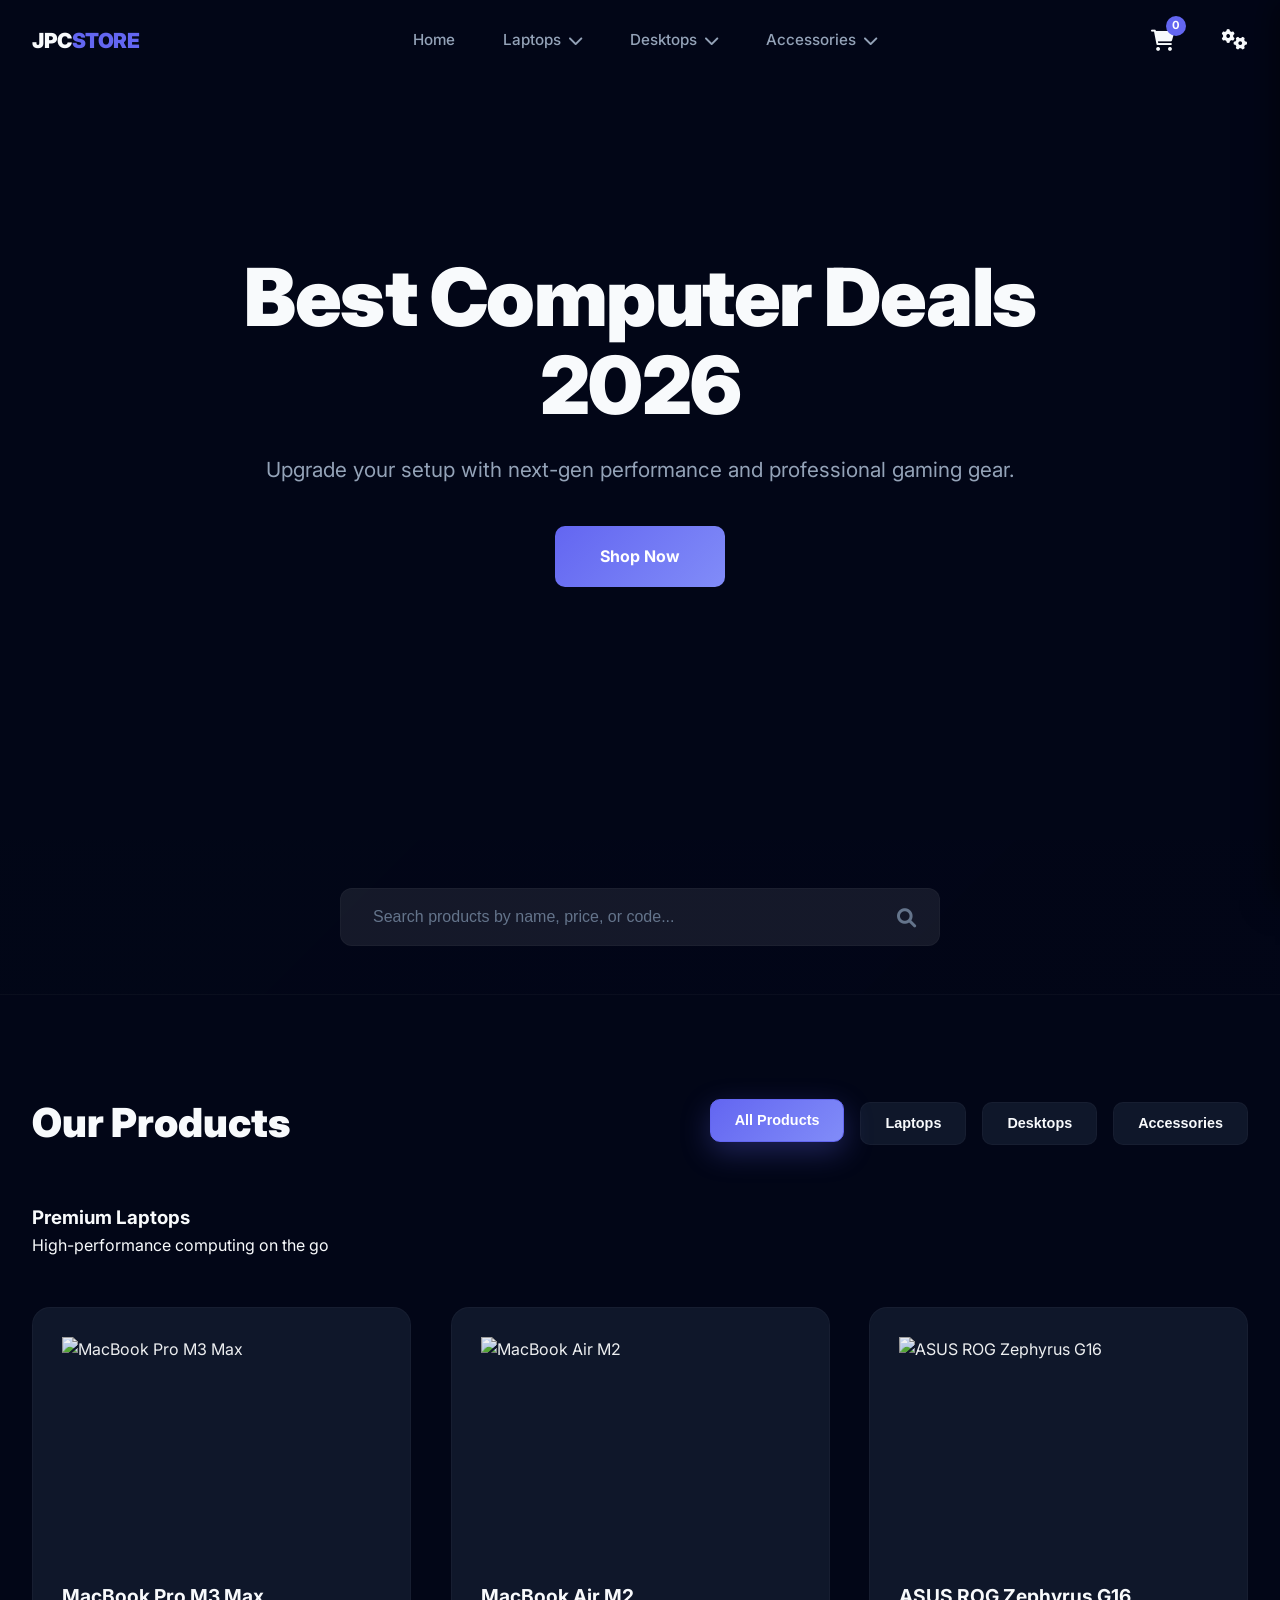
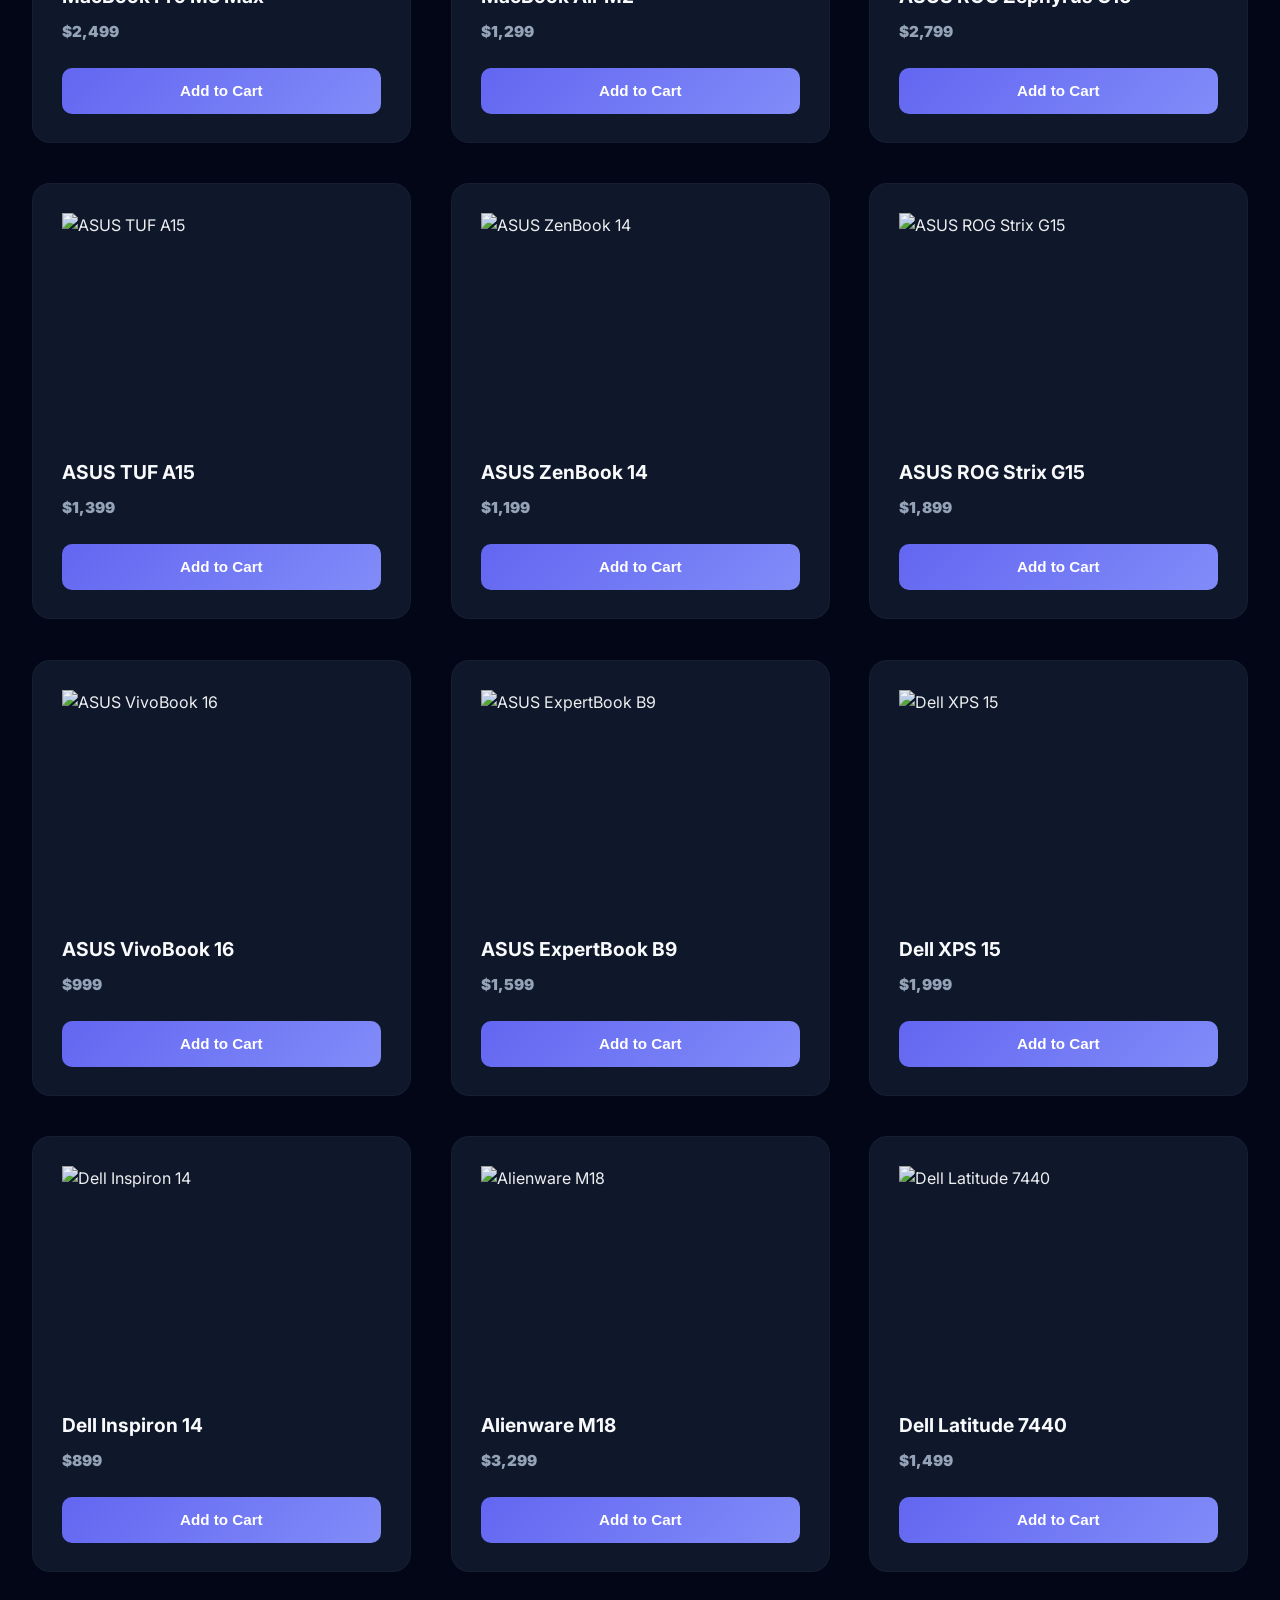
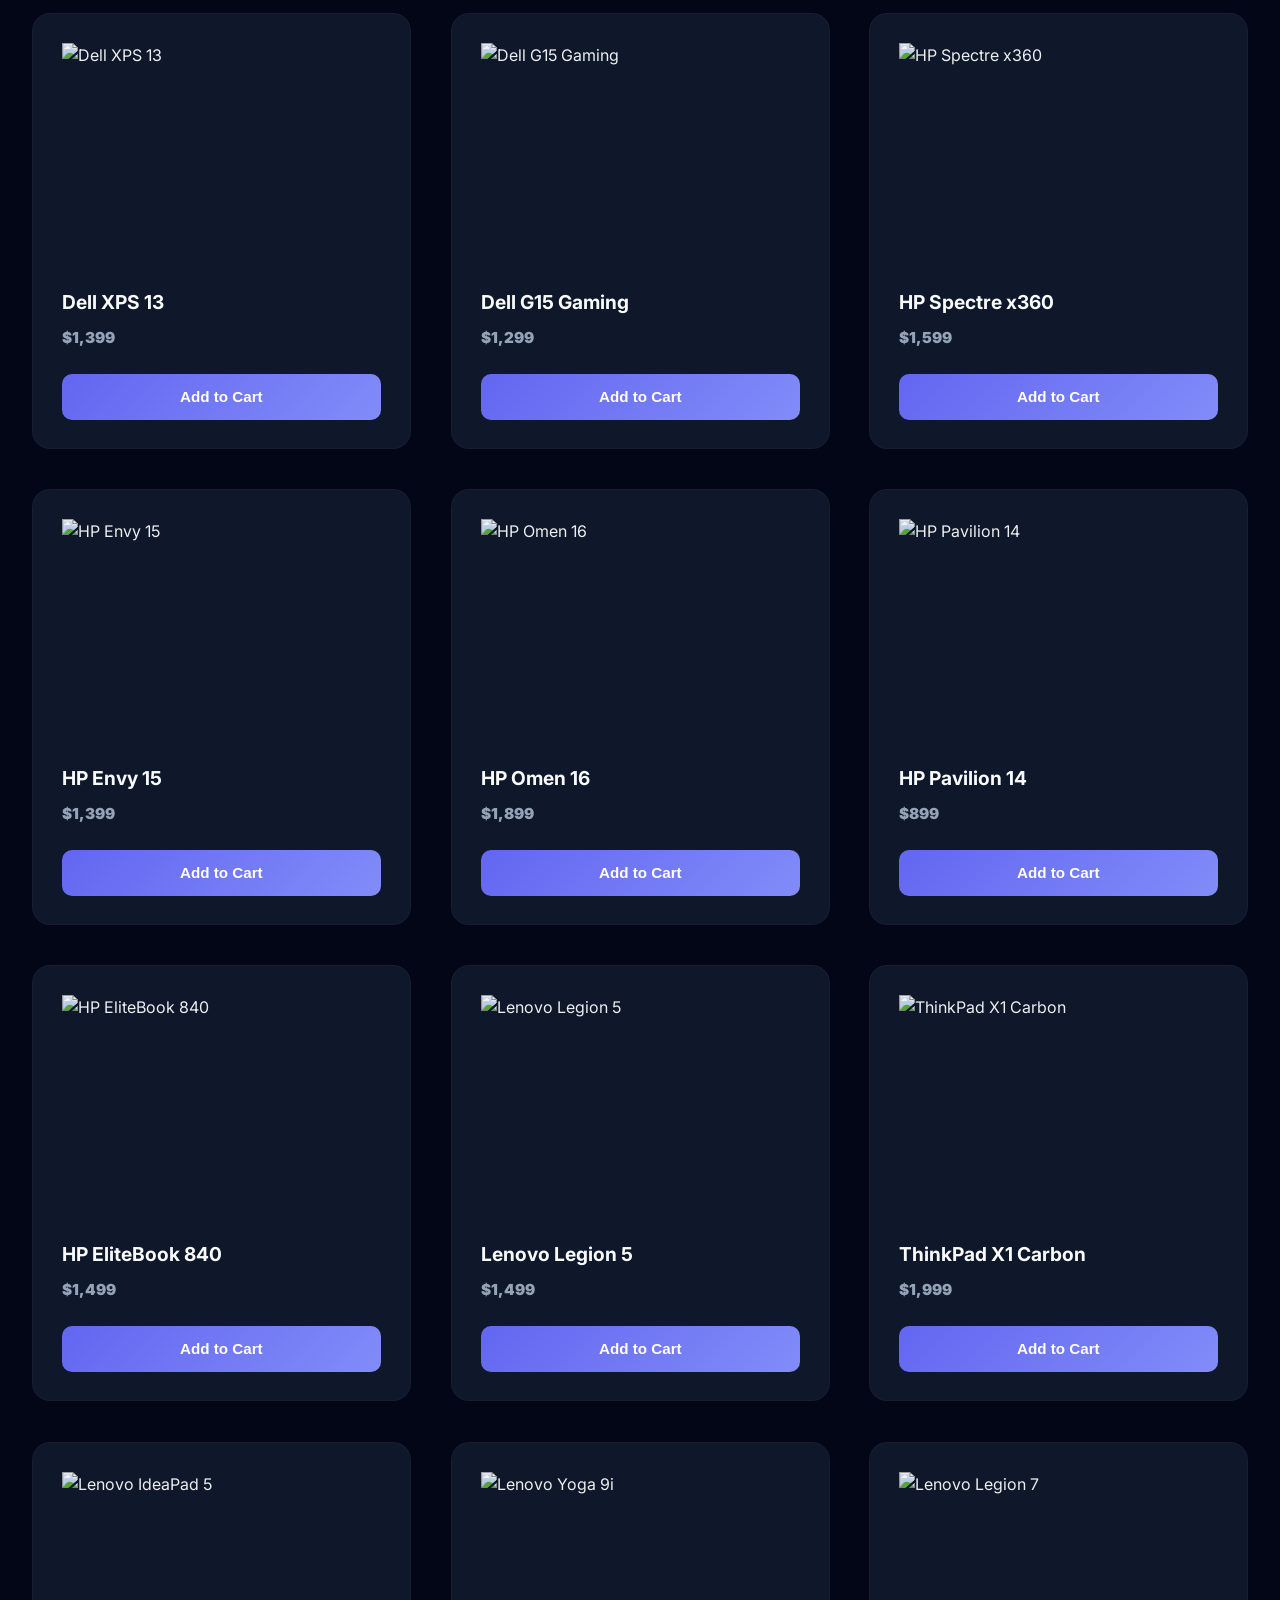
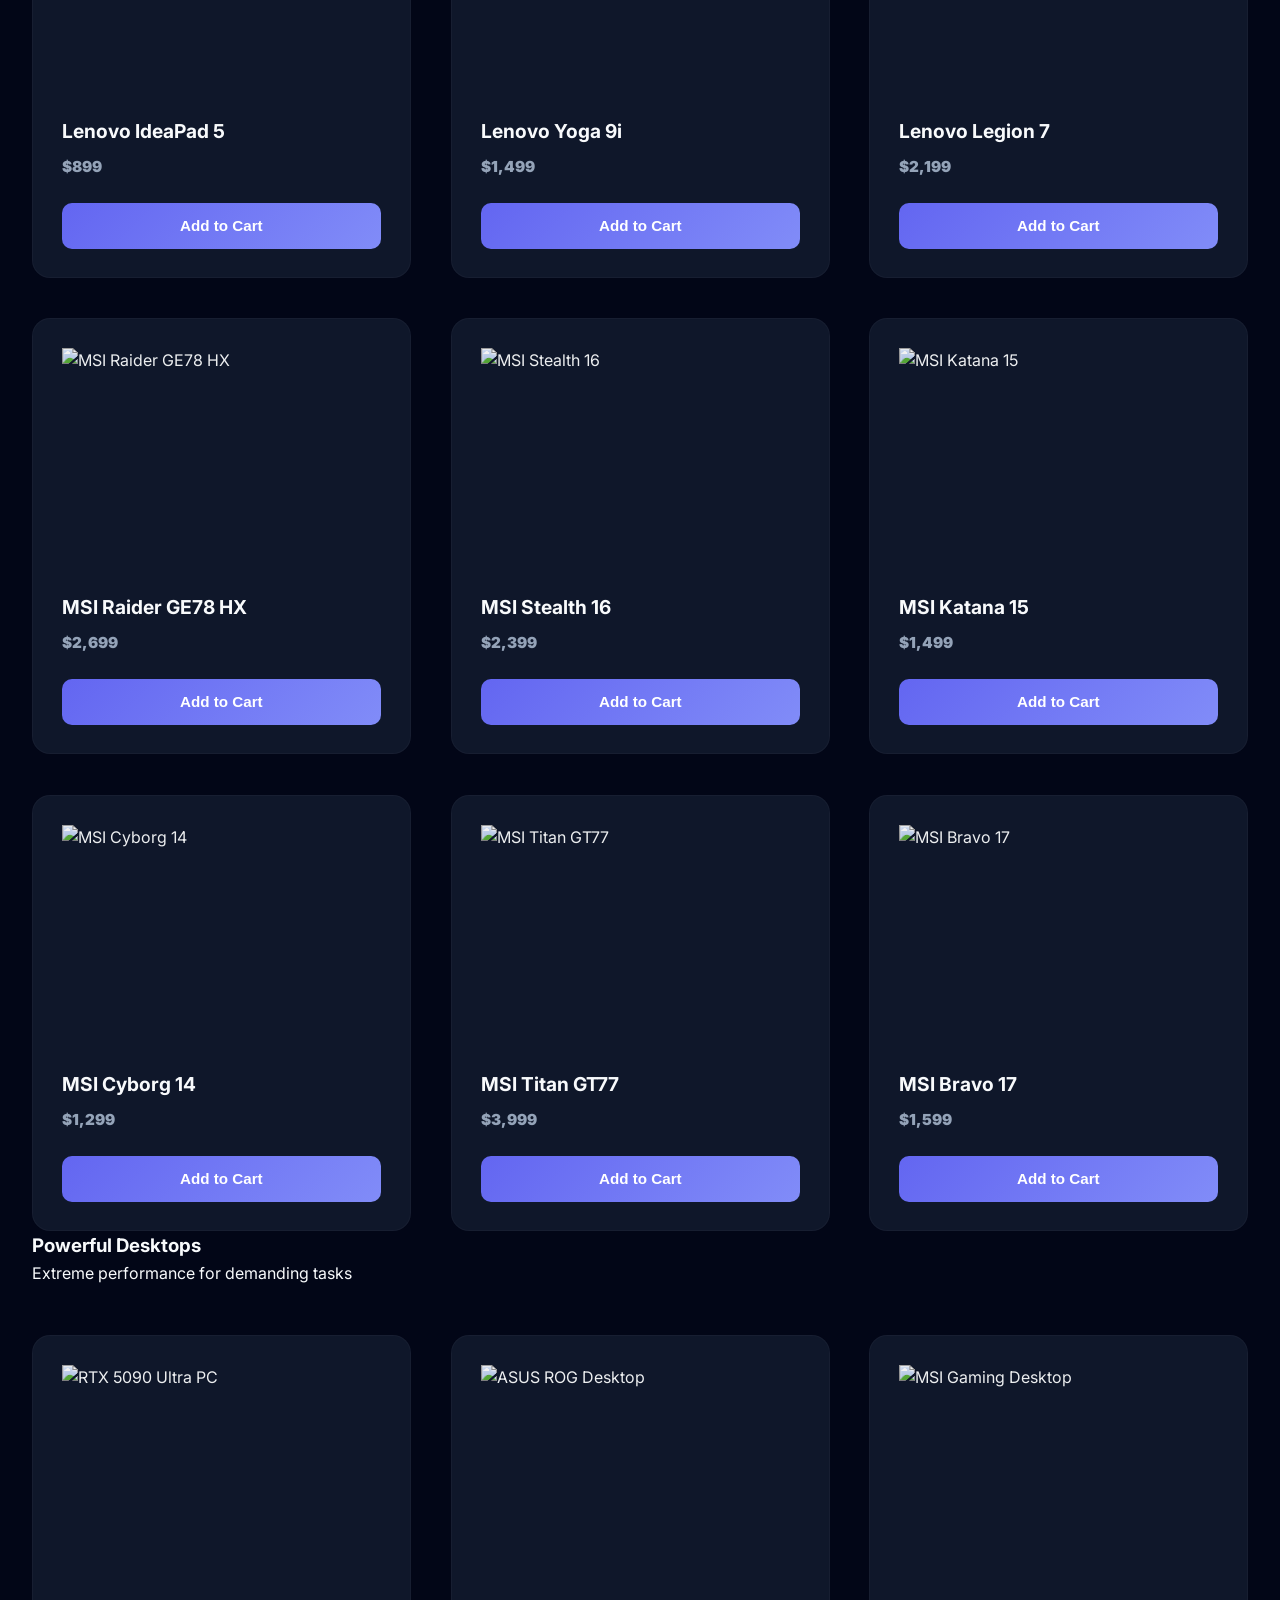
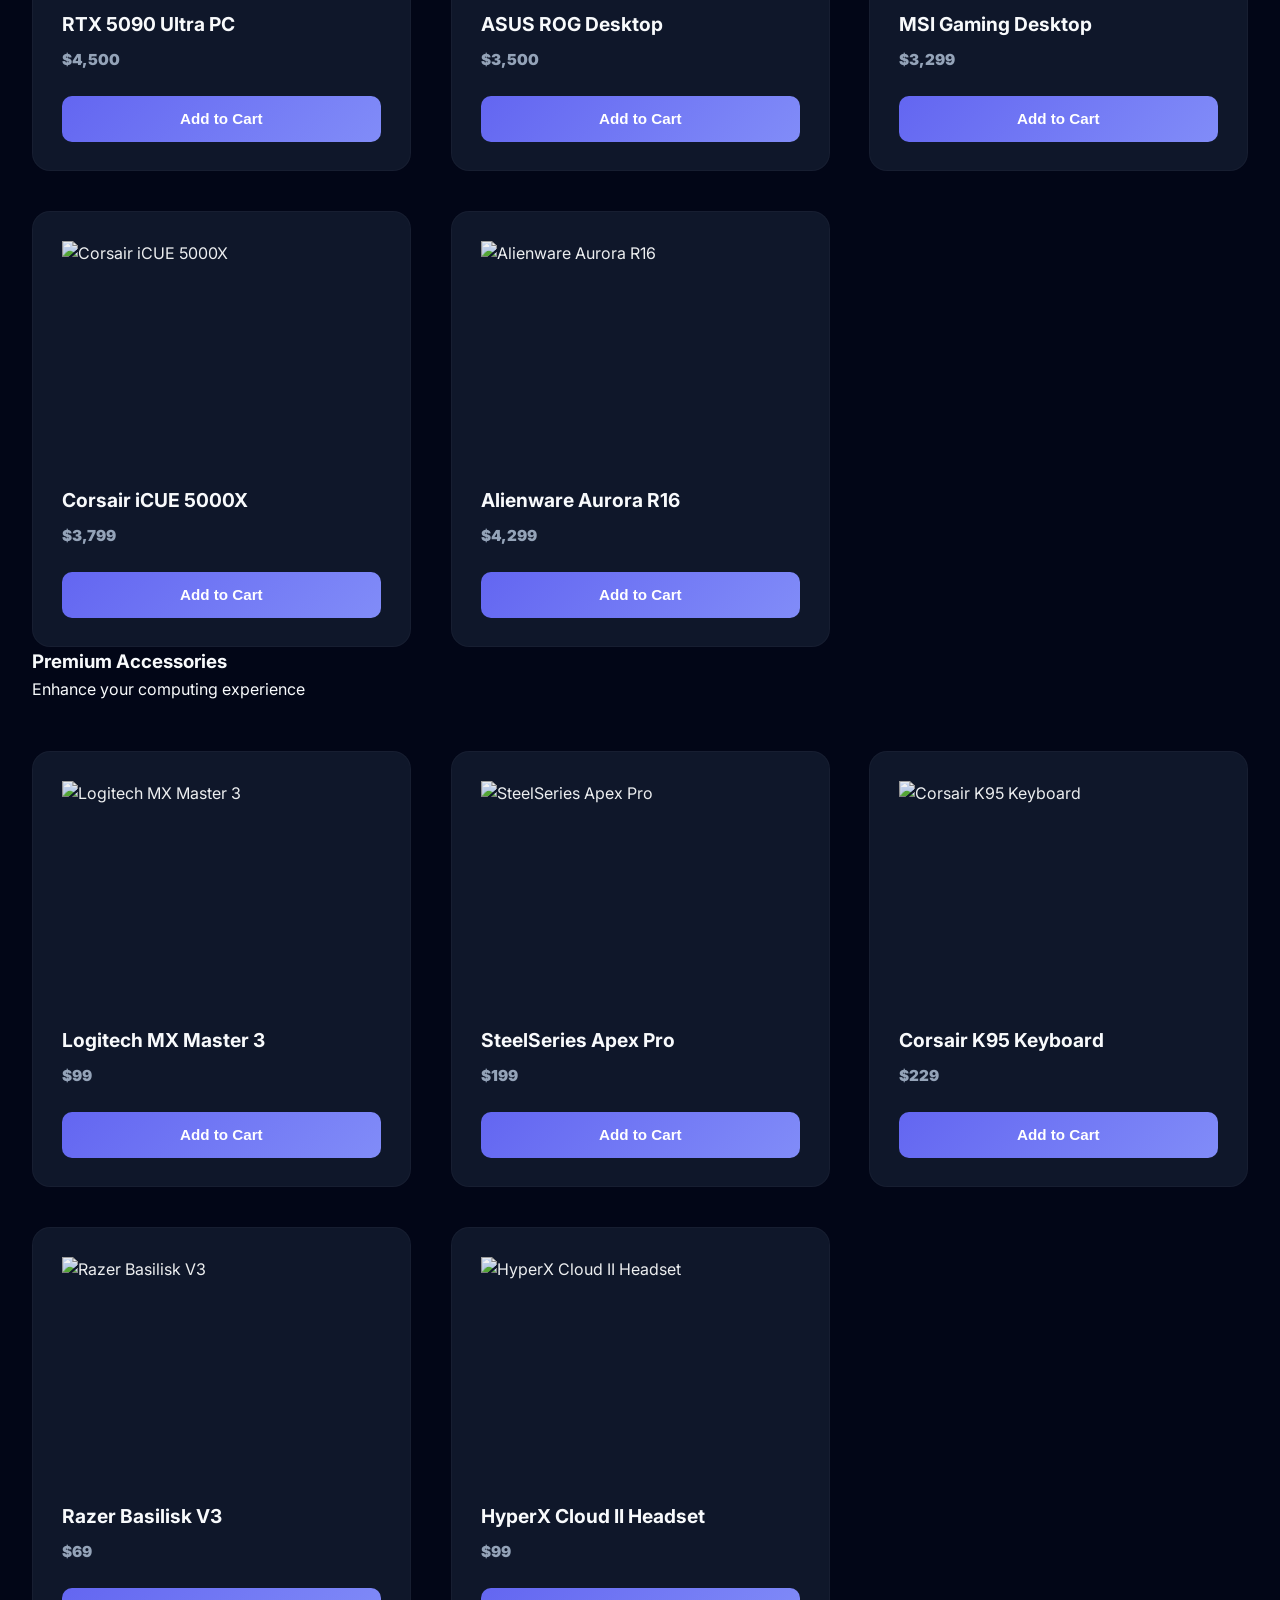
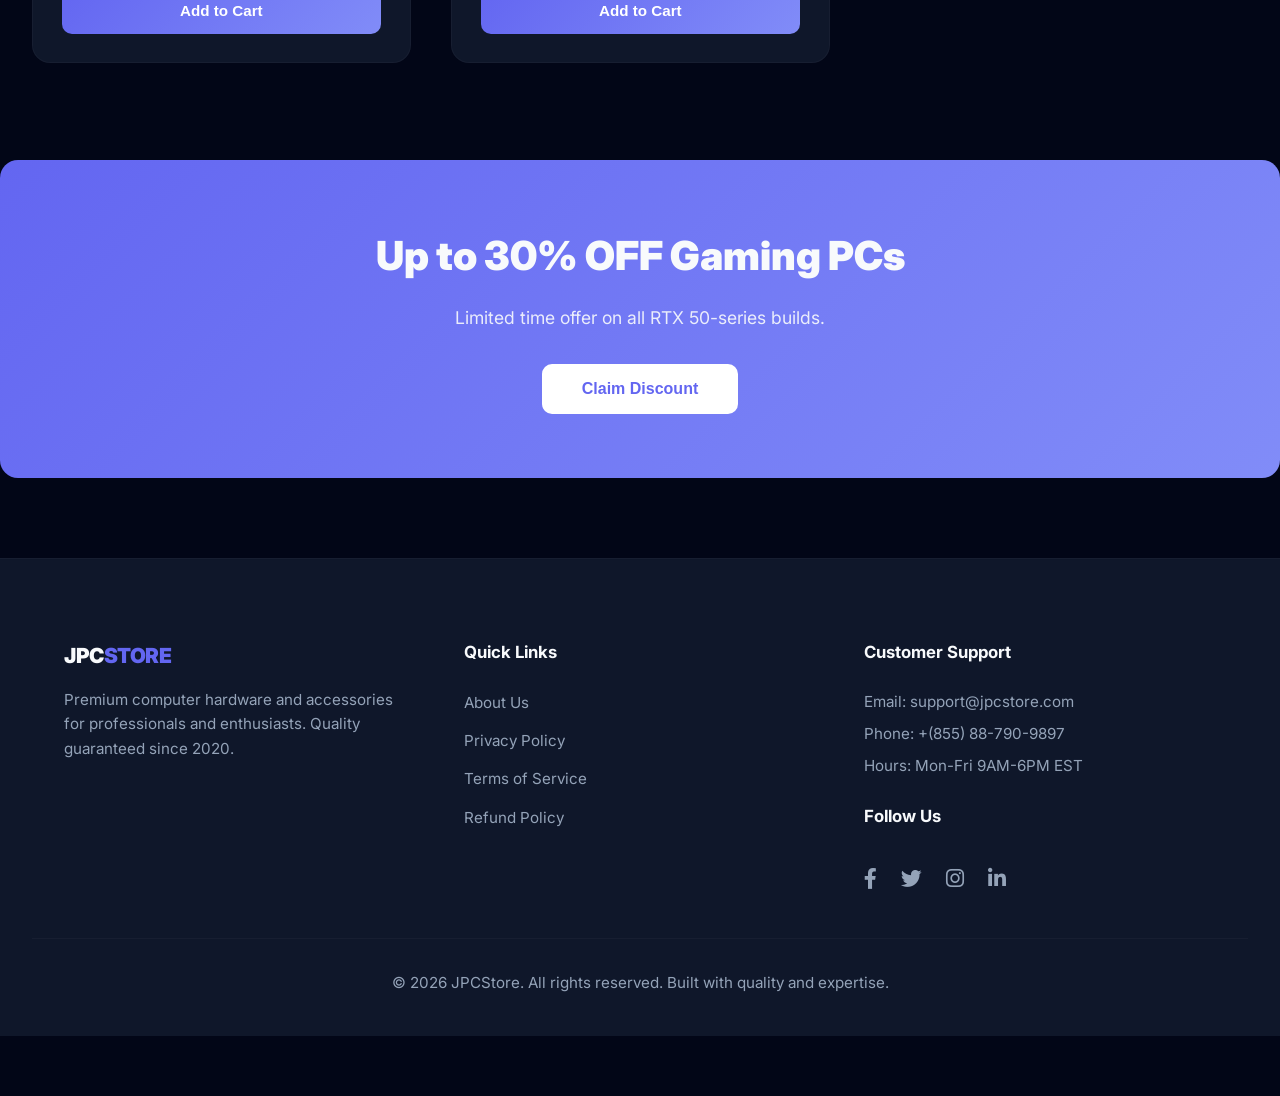
==== commit 232054bf: "Update e-commerce site (fix section search and products section!)" ====
--- a/index.html
+++ b/index.html
@@ -133,6 +133,15 @@
     </header>
     <!-- Header & Navigation start -->
 
+    <!-- Hero Section -->
+    <section class="hero" id="home">
+        <div class="hero-content">
+            <h1>Best Computer Deals 2026</h1>
+            <p>Upgrade your setup with next-gen performance and professional gaming gear.</p>
+            <a href="#products" class="btn-primary">Shop Now</a>
+        </div>
+    </section>
+
     <!-- Search Section -->
     <section class="search-section">
         <div class="container search-container">
@@ -141,15 +150,6 @@
                 <i class="fas fa-search"></i>
                 <div class="search-suggestions" id="searchSuggestions"></div>
             </div>
-        </div>
-    </section>
-
-    <!-- Hero Section -->
-    <section class="hero" id="home">
-        <div class="hero-content">
-            <h1>Best Computer Deals 2026</h1>
-            <p>Upgrade your setup with next-gen performance and professional gaming gear.</p>
-            <a href="#products" class="btn-primary">Shop Now</a>
         </div>
     </section>
 
--- a/css/style.css
+++ b/css/style.css
@@ -25,6 +25,148 @@
 }
 
 .container { max-width: 1300px; margin: 0 auto; padding: 0 2rem; }
+
+/* ========== SCROLL REVEAL ANIMATIONS ========== */
+
+/* Fade In Up - Basic fade with upward movement */
+@keyframes fadeInUp {
+    from {
+        opacity: 0;
+        transform: translateY(40px);
+    }
+    to {
+        opacity: 1;
+        transform: translateY(0);
+    }
+}
+
+/* Fade In Down - Fade with downward movement */
+@keyframes fadeInDown {
+    from {
+        opacity: 0;
+        transform: translateY(-40px);
+    }
+    to {
+        opacity: 1;
+        transform: translateY(0);
+    }
+}
+
+/* Fade In Left - Slide from left */
+@keyframes fadeInLeft {
+    from {
+        opacity: 0;
+        transform: translateX(-40px);
+    }
+    to {
+        opacity: 1;
+        transform: translateX(0);
+    }
+}
+
+/* Fade In Right - Slide from right */
+@keyframes fadeInRight {
+    from {
+        opacity: 0;
+        transform: translateX(40px);
+    }
+    to {
+        opacity: 1;
+        transform: translateX(0);
+    }
+}
+
+/* Scale In - Pop effect */
+@keyframes scaleIn {
+    from {
+        opacity: 0;
+        transform: scale(0.9);
+    }
+    to {
+        opacity: 1;
+        transform: scale(1);
+    }
+}
+
+/* Rotate In - Spinning effect */
+@keyframes rotateIn {
+    from {
+        opacity: 0;
+        transform: rotate(-10deg) scale(0.95);
+    }
+    to {
+        opacity: 1;
+        transform: rotate(0) scale(1);
+    }
+}
+
+/* Slide Up - Alternative to fade-in-up */
+@keyframes slideUp {
+    from {
+        opacity: 0;
+        transform: translateY(30px);
+    }
+    to {
+        opacity: 1;
+        transform: translateY(0);
+    }
+}
+
+/* Bounce In - Playful bounce effect */
+@keyframes bounceIn {
+    0% {
+        opacity: 0;
+        transform: scale(0.3);
+    }
+    50% {
+        opacity: 1;
+        transform: scale(1.05);
+    }
+    70% {
+        transform: scale(0.9);
+    }
+    100% {
+        transform: scale(1);
+    }
+}
+
+/* Animation Classes - Applied on scroll */
+.animate-fadeInUp {
+    animation: fadeInUp 0.7s ease-out forwards;
+}
+
+.animate-fadeInDown {
+    animation: fadeInDown 0.7s ease-out forwards;
+}
+
+.animate-fadeInLeft {
+    animation: fadeInLeft 0.7s ease-out forwards;
+}
+
+.animate-fadeInRight {
+    animation: fadeInRight 0.7s ease-out forwards;
+}
+
+.animate-scaleIn {
+    animation: scaleIn 0.6s ease-out forwards;
+}
+
+.animate-rotateIn {
+    animation: rotateIn 0.7s ease-out forwards;
+}
+
+.animate-slideUp {
+    animation: slideUp 0.6s ease-out forwards;
+}
+
+.animate-bounceIn {
+    animation: bounceIn 0.7s ease-out forwards;
+}
+
+/* Initial state for elements waiting to be animated */
+.scroll-animation {
+    opacity: 0;
+}
 
 /* Loader */
 #loader {
@@ -93,29 +235,26 @@
     padding-left: 2rem;
 }
 .nav-actions { display: flex; gap: 1.5rem; align-items: center; }
-.search-box { position: relative; display: flex; align-items: center; }
-.search-box input { background: var(--glass-strong); border: 1px solid var(--glass); color: var(--text-main); padding: 0.7rem 1rem 0.7rem 1.3rem; border-radius: 8px; outline: none; transition: var(--transition); width: 200px; font-size: 0.9rem; }
-.search-box input::placeholder { color: var(--text-dimmer); }
-.search-box input:focus { border-color: var(--primary); box-shadow: 0 0 0 3px rgba(99, 102, 241, 0.1); }
-.search-box i { position: absolute; right: 1rem; color: var(--text-dimmer); pointer-events: none; }
+.search-icon-mobile { display: none; font-size: 1.3rem; color: var(--text-main); cursor: pointer; transition: var(--transition); }
 .search-suggestions {
     position: absolute;
     top: 100%;
     left: 0;
     right: 0;
     background: var(--card-bg);
-    border: 1px solid var(--glass);
+    border: 1.5px solid var(--glass);
     border-top: none;
-    border-radius: 0 0 8px 8px;
-    max-height: 300px;
+    border-radius: 0 0 12px 12px;
+    max-height: 350px;
     overflow-y: auto;
     display: none;
     z-index: 1000;
-    box-shadow: 0 10px 25px rgba(0, 0, 0, 0.4);
+    box-shadow: 0 15px 40px rgba(0, 0, 0, 0.5);
+    animation: slideDown 0.3s ease;
 }
 .search-suggestions.active { display: block; }
 .search-suggestion-item {
-    padding: 0.8rem 1rem;
+    padding: 1rem 1.2rem;
     color: var(--text-dim);
     cursor: pointer;
     border-bottom: 1px solid var(--glass);
@@ -123,20 +262,19 @@
     display: flex;
     justify-content: space-between;
     align-items: center;
-    font-size: 0.9rem;
+    font-size: 0.95rem;
+    font-weight: 500;
 }
 .search-suggestion-item:hover {
-    background: var(--glass-strong);
+    background: rgba(99, 102, 241, 0.08);
     color: var(--primary);
-    padding-left: 1.3rem;
+    padding-left: 1.5rem;
+    border-left: 3px solid var(--primary);
+    padding-left: 1.2rem;
 }
 .search-suggestion-item:last-child { border-bottom: none; }
-.suggestion-price { color: var(--primary); font-weight: 700; }
+.suggestion-price { color: var(--primary); font-weight: 700; font-size: 0.95rem; }
 .suggestion-code { color: var(--text-dimmer); font-size: 0.75rem; }
-.search-suggestions::-webkit-scrollbar { width: 6px; }
-.search-suggestions::-webkit-scrollbar-track { background: var(--glass); border-radius: 3px; }
-.search-suggestions::-webkit-scrollbar-thumb { background: var(--primary); border-radius: 3px; }
-.search-suggestions::-webkit-scrollbar-thumb:hover { background: #818cf8; }
 .cart-icon { position: relative; cursor: pointer; font-size: 1.3rem; color: var(--text-main); transition: var(--transition); }
 .cart-icon:hover { color: var(--primary); }
 .admin-link { display: inline-flex; align-items: center; justify-content: center; font-size: 1.3rem; color: var(--text-main); text-decoration: none; transition: var(--transition); margin-left: 1.5rem; }
@@ -254,43 +392,60 @@
 
 /* Search Section */
 .search-section {
-    background: linear-gradient(135deg, rgba(2, 6, 23, 0.8), rgba(2, 6, 23, 0.95));
-    padding: 2rem 0;
-    margin-top: 60px;
+    background: linear-gradient(135deg, rgba(2, 6, 23, 0.9), rgba(2, 6, 23, 0.95));
+    padding: 3rem 0;
     border-bottom: 1px solid var(--glass);
+    animation: slideDown 0.6s ease;
+}
+
+@keyframes slideDown {
+    from { opacity: 0; transform: translateY(-20px); }
+    to { opacity: 1; transform: translateY(0); }
 }
 
 .search-container {
     display: flex;
-    justify-content: flex-end;
+    justify-content: center;
     align-items: center;
+    padding: 0 2rem;
 }
 
 .search-box-hero {
-    max-width: 500px;
+    max-width: 600px;
     width: 100%;
+    position: relative;
+    display: flex;
+    align-items: center;
 }
 
 .search-box-hero input {
     width: 100%;
-    padding: 1rem 1.2rem 1rem 1.5rem;
+    padding: 1.2rem 1.5rem 1.2rem 2rem;
     font-size: 1rem;
-    background: var(--glass-strong);
-    border: 1px solid var(--glass);
+    background: rgba(255, 255, 255, 0.08);
+    border: 1.5px solid var(--glass);
     color: var(--text-main);
-    border-radius: 10px;
+    border-radius: 12px;
     outline: none;
     transition: var(--transition);
+    font-weight: 500;
+}
+
+.search-box-hero input:hover {
+    background: rgba(255, 255, 255, 0.12);
+    border-color: rgba(99, 102, 241, 0.5);
 }
 
 .search-box-hero input:focus {
     border-color: var(--primary);
-    box-shadow: 0 0 0 3px rgba(99, 102, 241, 0.1);
-    background: rgba(255, 255, 255, 0.05);
+    box-shadow: 0 0 0 4px rgba(99, 102, 241, 0.15), 0 8px 32px rgba(99, 102, 241, 0.2);
+    background: rgba(255, 255, 255, 0.1);
+    transform: translateY(-2px);
 }
 
 .search-box-hero input::placeholder {
     color: var(--text-dimmer);
+    font-weight: 400;
 }
 
 .search-box-hero i {
@@ -298,7 +453,13 @@
     right: 1.5rem;
     color: var(--text-dimmer);
     pointer-events: none;
-    font-size: 1.1rem;
+    font-size: 1.2rem;
+    transition: var(--transition);
+}
+
+.search-box-hero input:focus ~ i {
+    color: var(--primary);
+    transform: scale(1.1);
 }
 
 /* Hero */
@@ -334,12 +495,40 @@
 
 /* Products Section */
 #products { margin: 6rem auto; padding: 0 2rem; }
-.section-header { display: flex; justify-content: space-between; align-items: center; margin-bottom: 3rem; flex-wrap: wrap; gap: 1.5rem; }
-.section-header h2 { font-size: 2.5rem; font-weight: 900; }
-.filters { display: flex; gap: 1rem; flex-wrap: wrap; }
+
+/* Section Header with Title & Filters */
+.section-header { 
+    display: flex; 
+    justify-content: space-between; 
+    align-items: center; 
+    margin-bottom: 3rem; 
+    flex-wrap: wrap; 
+    gap: 1.5rem;
+    animation: fadeInUp 0.6s ease;
+}
+
+@keyframes fadeInUp {
+    from { opacity: 0; transform: translateY(20px); }
+    to { opacity: 1; transform: translateY(0); }
+}
+
+.section-header h2 { 
+    font-size: 2.5rem; 
+    font-weight: 900;
+}
+
+/* Filter Buttons Container */
+.filters { 
+    display: flex; 
+    gap: 1rem; 
+    flex-wrap: wrap;
+    width: auto;
+}
+
+/* Individual Filter Button */
 .filter-btn {
     background: var(--card-bg);
-    border: 1px solid var(--glass);
+    border: 1.5px solid var(--glass);
     color: var(--text-main);
     padding: 0.8rem 1.5rem;
     border-radius: 10px;
@@ -347,27 +536,91 @@
     transition: var(--transition);
     font-weight: 600;
     font-size: 0.9rem;
-}
-.filter-btn:hover { border-color: var(--primary); color: var(--primary); }
+    white-space: nowrap;
+    animation: slideUp 0.5s ease backwards;
+}
+
+/* Stagger animation for each button */
+.filter-btn:nth-child(1) { animation-delay: 0.1s; }
+.filter-btn:nth-child(2) { animation-delay: 0.2s; }
+.filter-btn:nth-child(3) { animation-delay: 0.3s; }
+.filter-btn:nth-child(4) { animation-delay: 0.4s; }
+
+@keyframes slideUp {
+    from { opacity: 0; transform: translateY(15px); }
+    to { opacity: 1; transform: translateY(0); }
+}
+
+.filter-btn:hover { 
+    border-color: var(--primary); 
+    color: var(--primary);
+    transform: translateY(-3px);
+    box-shadow: 0 8px 20px rgba(99, 102, 241, 0.15);
+}
+
 .filter-btn.active {
     background: linear-gradient(135deg, var(--primary), #818cf8);
     color: white;
     border-color: var(--primary);
-}
-
-/* Product Sections */
-.product-section { margin-bottom: 5rem; }
-.section-title { margin-bottom: 2.5rem; }
-.section-title h3 { font-size: 2rem; font-weight: 900; margin-bottom: 0.5rem; }
-.section-title p { color: var(--text-dim); font-size: 1rem; }
-
-/* Product Grid */
-.product-grid { display: grid; grid-template-columns: repeat(auto-fill, minmax(280px, 1fr)); gap: 2.5rem; margin-top: 3rem; }
+    box-shadow: 0 10px 30px rgba(99, 102, 241, 0.3);
+    transform: translateY(-3px);
+}
+
+/* Product Sections - Animate on scroll */
+.product-section {
+    animation: fadeInUp 0.8s ease-out;
+}
+
+/* Section Titles - Fade down then up effect */
+.section-title {
+    opacity: 0;
+    animation: fadeInUp 0.7s ease-out forwards;
+}
+
+.section-title h3 {
+    animation: fadeInDown 0.6s ease-out;
+}
+
+.section-title p {
+    animation: fadeInDown 0.7s ease-out 0.2s backwards;
+}
+
+/* Product Grid - Staggered animation for cards */
+.product-grid {
+    display: grid;
+    grid-template-columns: repeat(auto-fill, minmax(280px, 1fr));
+    gap: 2.5rem;
+    margin-top: 3rem;
+}
+
+/* Product Card - Scale in with stagger */
 .product-card {
-    background: var(--card-bg); border: 1px solid var(--glass);
-    border-radius: 18px; padding: 1.8rem; transition: var(--transition);
-    position: relative; overflow: hidden; display: flex; flex-direction: column;
-}
+    background: var(--card-bg);
+    border: 1px solid var(--glass);
+    border-radius: 18px;
+    padding: 1.8rem;
+    transition: var(--transition);
+    position: relative;
+    overflow: hidden;
+    display: flex;
+    flex-direction: column;
+    opacity: 0;
+    animation: scaleIn 0.6s ease-out forwards;
+}
+
+/* Stagger animations for each product card */
+.product-card:nth-child(1) { animation-delay: 0s; }
+.product-card:nth-child(2) { animation-delay: 0.1s; }
+.product-card:nth-child(3) { animation-delay: 0.2s; }
+.product-card:nth-child(4) { animation-delay: 0.3s; }
+.product-card:nth-child(5) { animation-delay: 0.4s; }
+.product-card:nth-child(6) { animation-delay: 0.5s; }
+.product-card:nth-child(7) { animation-delay: 0s; }
+.product-card:nth-child(8) { animation-delay: 0.1s; }
+.product-card:nth-child(9) { animation-delay: 0.2s; }
+.product-card:nth-child(10) { animation-delay: 0.3s; }
+.product-card:nth-child(11) { animation-delay: 0.4s; }
+.product-card:nth-child(12) { animation-delay: 0.5s; }
 .product-card:hover { 
     transform: translateY(-12px); 
     border-color: var(--primary); 
@@ -443,12 +696,53 @@
     font-weight: 700;
 }
 
-/* Promo Banner */
-.promo-banner { background: linear-gradient(135deg, var(--primary), #818cf8); padding: 4rem 2rem; text-align: center; margin: 5rem 0; border-radius: 18px; }
-.promo-content h2 { font-size: 2.5rem; margin-bottom: 1rem; font-weight: 900; }
-.promo-content p { font-size: 1.1rem; margin-bottom: 2rem; opacity: 0.9; }
-.btn-secondary { background: white; color: var(--primary); padding: 1rem 2.5rem; border: none; border-radius: 10px; font-weight: 700; cursor: pointer; transition: var(--transition); font-size: 1rem; }
-.btn-secondary:hover { transform: scale(1.05); box-shadow: 0 15px 35px rgba(0, 0, 0, 0.2); }
+/* Promo Banner - Scroll animation */
+.promo-banner { 
+    background: linear-gradient(135deg, var(--primary), #818cf8); 
+    padding: 4rem 2rem; 
+    text-align: center; 
+    margin: 5rem 0; 
+    border-radius: 18px;
+    opacity: 0;
+    animation: fadeInUp 0.8s ease-out forwards;
+}
+
+.promo-content {
+    opacity: 0;
+    animation: scaleIn 0.8s ease-out forwards;
+}
+
+.promo-content h2 { 
+    font-size: 2.5rem; 
+    margin-bottom: 1rem; 
+    font-weight: 900;
+    animation: fadeInDown 0.7s ease-out;
+}
+
+.promo-content p { 
+    font-size: 1.1rem; 
+    margin-bottom: 2rem; 
+    opacity: 0.9;
+    animation: fadeInUp 0.7s ease-out 0.2s backwards;
+}
+
+.btn-secondary { 
+    background: white; 
+    color: var(--primary); 
+    padding: 1rem 2.5rem; 
+    border: none; 
+    border-radius: 10px; 
+    font-weight: 700; 
+    cursor: pointer; 
+    transition: var(--transition); 
+    font-size: 1rem;
+    animation: scaleIn 0.6s ease-out 0.4s backwards;
+}
+
+.btn-secondary:hover { 
+    transform: scale(1.05); 
+    box-shadow: 0 15px 35px rgba(0, 0, 0, 0.2); 
+}
 
 /* Footer */
 .footer { background: var(--bg-dark-light); border-top: 1px solid var(--glass); padding: 5rem 2rem 2rem; margin-top: 5rem; }
@@ -495,39 +789,85 @@
 
 /* Responsive */
 @media (max-width: 1024px) {
-    .search-box input { width: 150px; }
+    .search-section { padding: 2.5rem 0; }
+    .search-box-hero { max-width: 550px; }
+    .search-box-hero input { font-size: 0.95rem; padding: 1.1rem 1.4rem 1.1rem 1.9rem; }
 }
 
 @media (max-width: 768px) {
     .nav-links { display: none; }
     .nav-dropdown { display: none; }
     .hamburger { display: flex; }
-    .search-section { padding: 1.5rem 1rem; }
-    .search-container { justify-content: center; }
+    .search-section { padding: 2rem 0; }
+    .search-container { justify-content: center; padding: 0 1rem; }
     .search-box-hero { max-width: 100%; }
-    .search-box-hero input { font-size: 0.95rem; padding: 0.9rem 1rem 0.9rem 1.3rem; }
+    .search-box-hero input { font-size: 0.95rem; padding: 1rem 1.2rem 1rem 1.8rem; border-radius: 10px; }
+    .search-box-hero i { right: 1.2rem; font-size: 1.1rem; }
+    /* Improved Products Section Header for tablets - stack on smaller screens */
+    .section-header { 
+        flex-direction: column; 
+        align-items: flex-start; 
+        gap: 1.5rem;
+    }
+    .section-header h2 { font-size: 2rem; }
+    /* Make filters full width and wrap on tablet */
+    .filters { 
+        width: 100%; 
+        justify-content: flex-start;
+    }
+    .filter-btn { 
+        padding: 0.75rem 1.2rem; 
+        font-size: 0.85rem;
+        flex: 0 1 auto;
+    }
     .hero h1 { font-size: 3rem; }
     .hero p { font-size: 1.1rem; }
+    /* Mobile: Stack header vertically and make filters responsive */
+    .section-header { 
+        flex-direction: column; 
+        align-items: stretch; 
+        gap: 1.2rem;
+        margin-bottom: 2rem;
+    }
+    .section-header h2 { 
+        font-size: 1.8rem; 
+        margin: 0;
+    }
+    /* Mobile filters: Grid layout for better spacing */
+    .filters { 
+        width: 100%; 
+        display: grid;
+        grid-template-columns: repeat(2, 1fr);
+        gap: 0.8rem;
+        justify-content: stretch;
+    }
+    .filter-btn { 
+        padding: 0.7rem 1rem; 
+        font-size: 0.8rem;
+        width: 100%;
+        text-align: center;
+    }
+    .product-grid { grid-template-columns: repeat(auto-fill, minmax(150px, 1fr)); gap: 1 5%; }
     .product-grid { grid-template-columns: repeat(auto-fill, minmax(200px, 1fr)); gap: 1.5rem; }
     .cart-sidebar { width: 100%; right: -100%; }
-    .search-suggestions { width: 200px; }
-    .filters { width: 100%; }
-    .filter-btn { flex: 1; min-width: 80px; }
-    .section-header { flex-direction: column; align-items: flex-start; }
+    .search-suggestions { width: 90%; left: 5%; right: 5%; }
     .nav-actions { gap: 1rem; }
 }
 
 @media (max-width: 480px) {
-    .search-section { padding: 1.2rem 0.8rem; }
+    .search-section { padding: 1.5rem 0; }
+    .search-container { padding: 0 1rem; }
     .search-box-hero { max-width: 100%; }
-    .search-box-hero input { font-size: 0.9rem; padding: 0.8rem 1rem 0.8rem 1.2rem; }
-    .search-box { max-width: 140px; }
-    .search-box input { width: 100%; padding: 0.5rem 0.7rem 0.5rem 0.8rem; font-size: 0.8rem; }
-    .search-box input::placeholder { font-size: 0.75rem; }
-    .search-suggestions { width: 140px; }
+    .search-box-hero input { font-size: 0.9rem; padding: 0.9rem 1rem 0.9rem 1.6rem; border-radius: 8px; }
+    .search-box-hero i { right: 1rem; font-size: 1rem; }
+    .search-suggestions { width: 90%; left: 5%; right: 5%; max-height: 250px; }
+    .search-suggestion-item { padding: 0.7rem 0.9rem; font-size: 0.85rem; }
     .product-grid { grid-template-columns: repeat(auto-fill, minmax(150px, 1fr)); gap: 1rem; }
     .section-header h2 { font-size: 1.8rem; }
     .filter-btn { padding: 0.6rem 1rem; font-size: 0.8rem; }
+    .hero { height: 70vh; }
+    .hero h1 { font-size: 2.2rem; }
+    .hero p { font-size: 1rem; }
 }
 
 /* Product Details Modal */
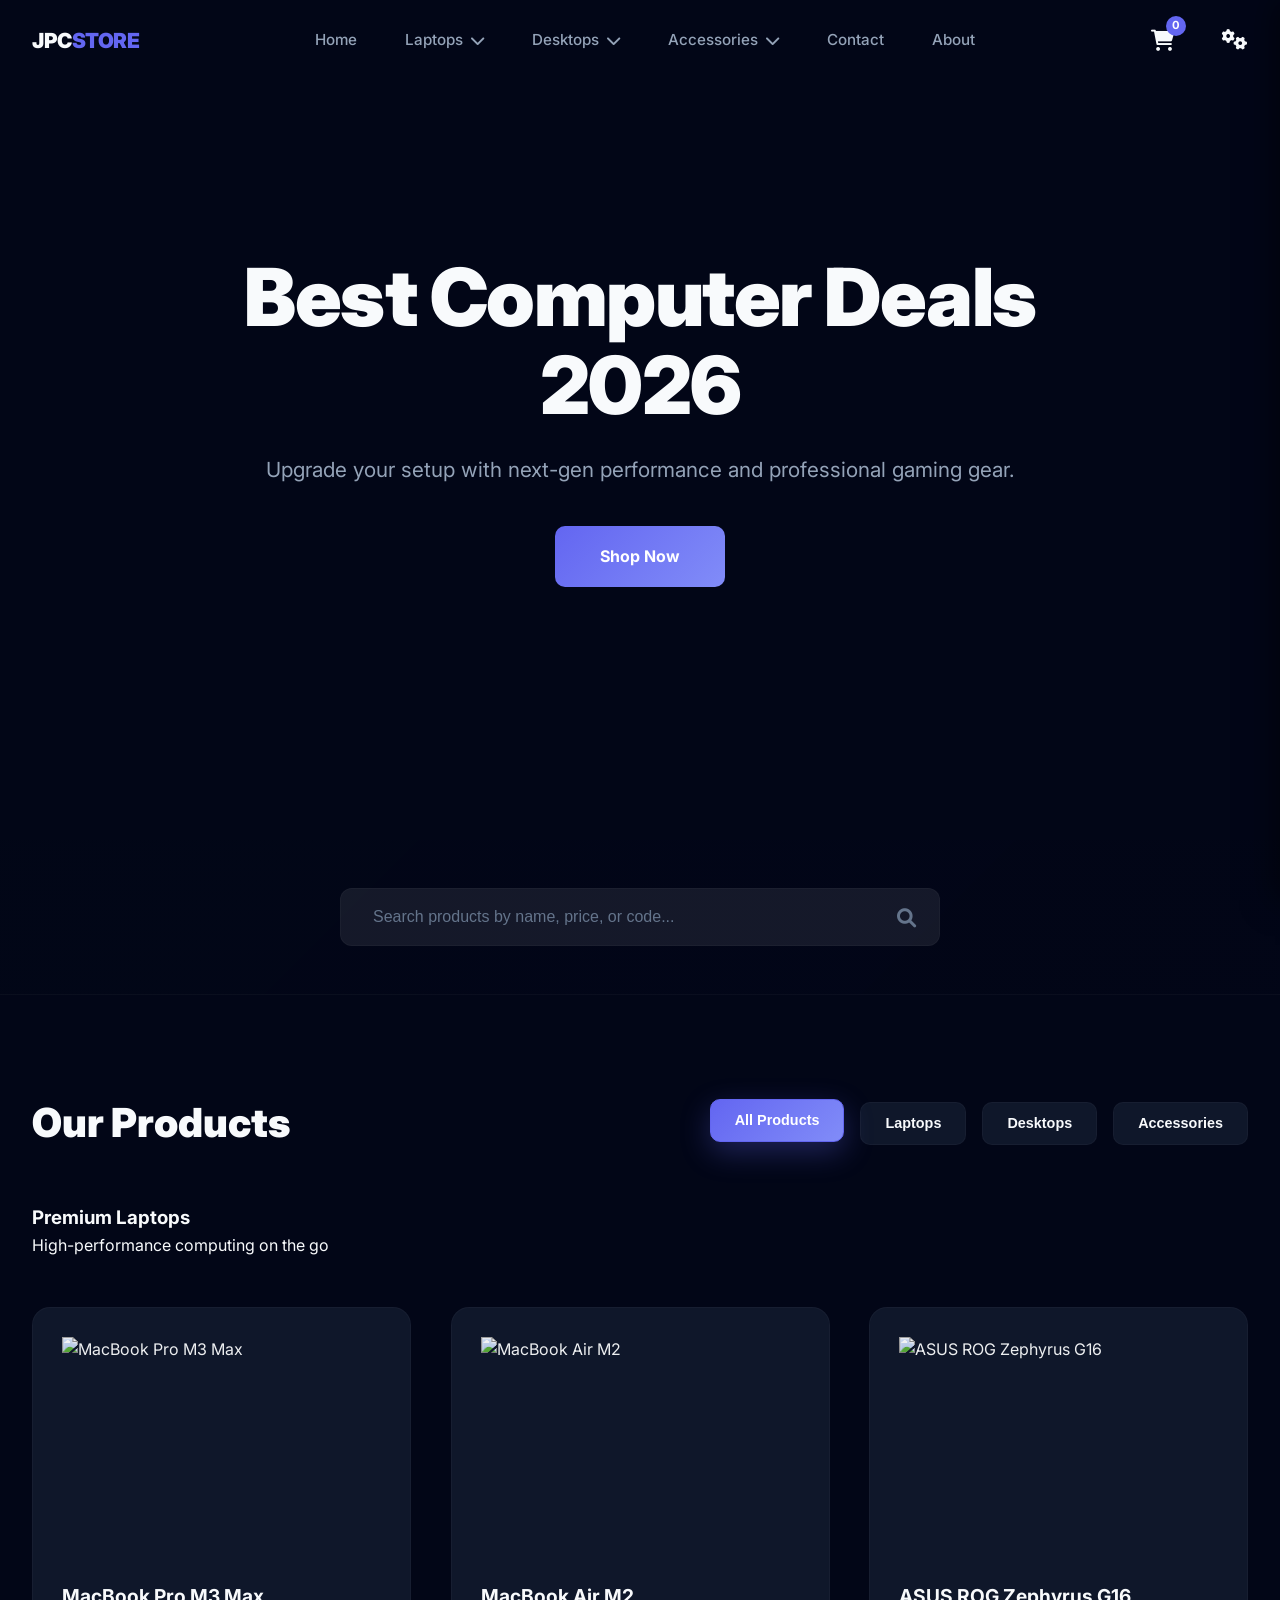
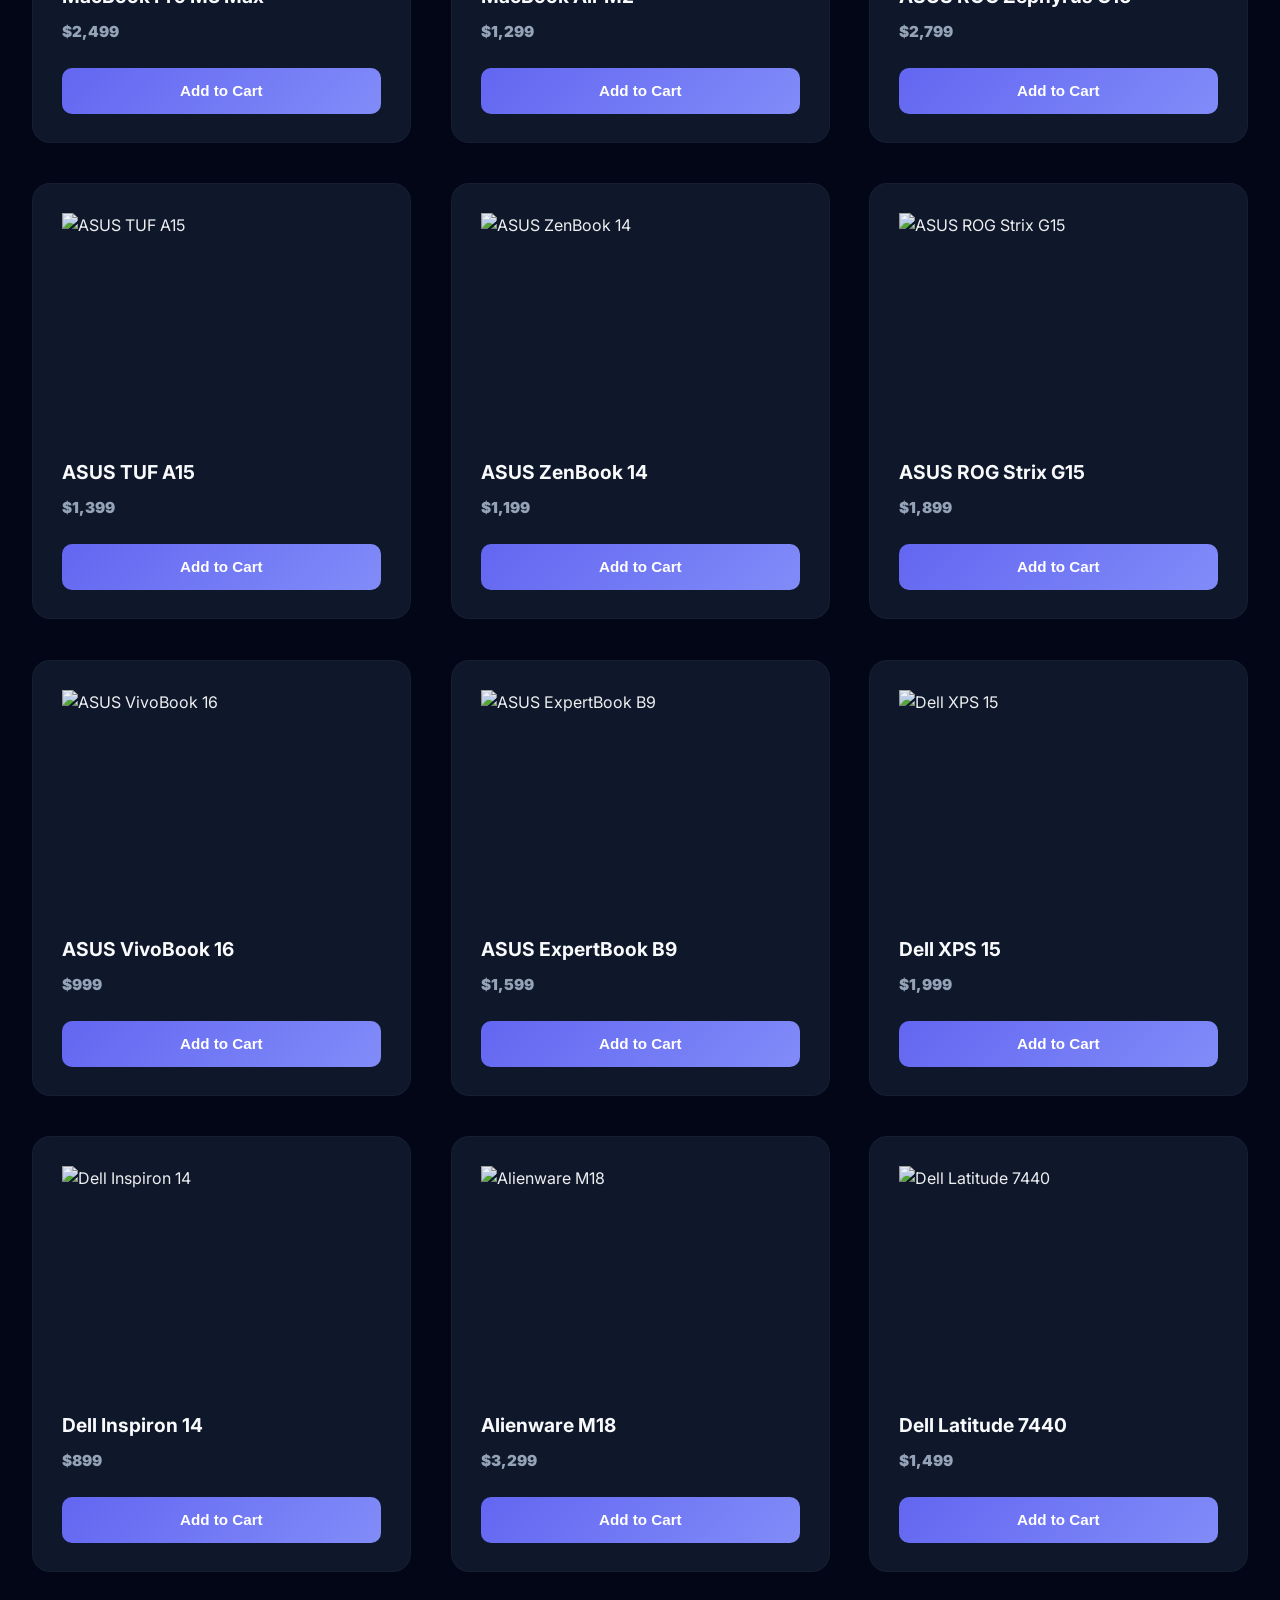
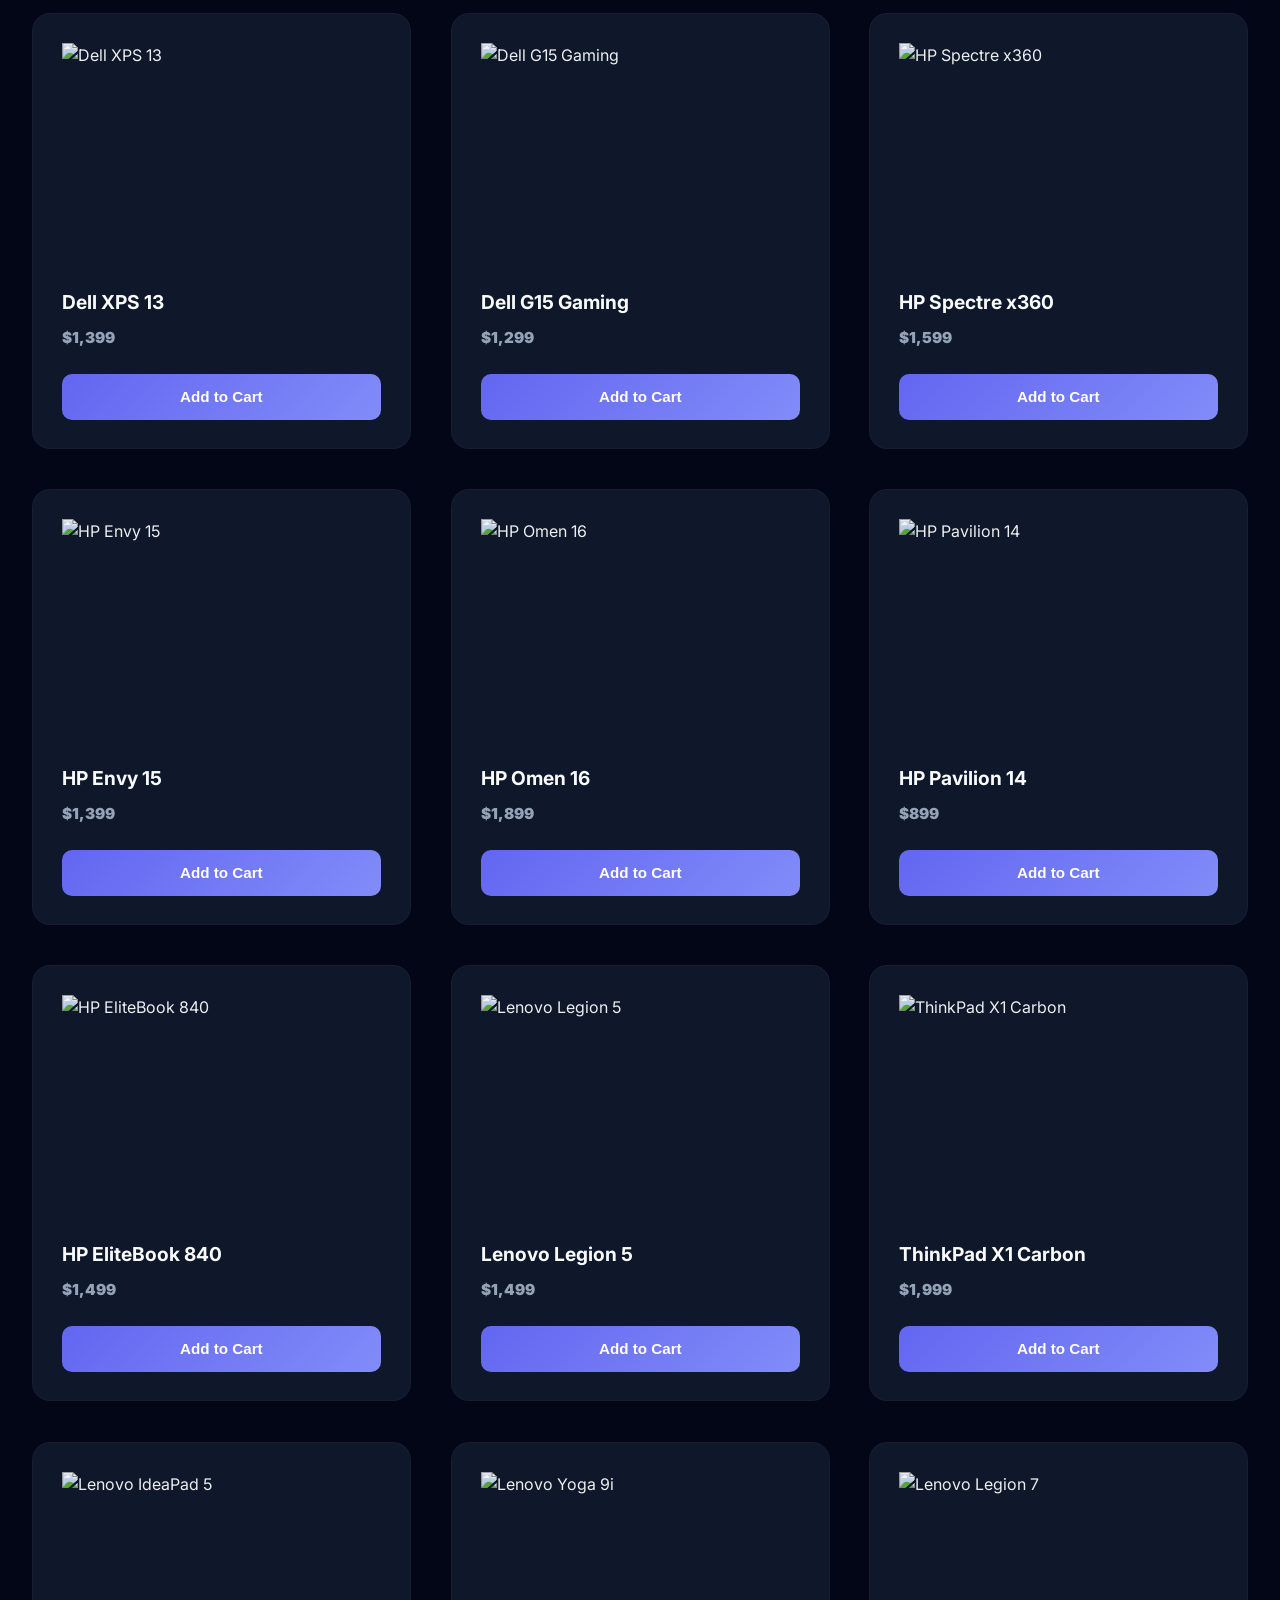
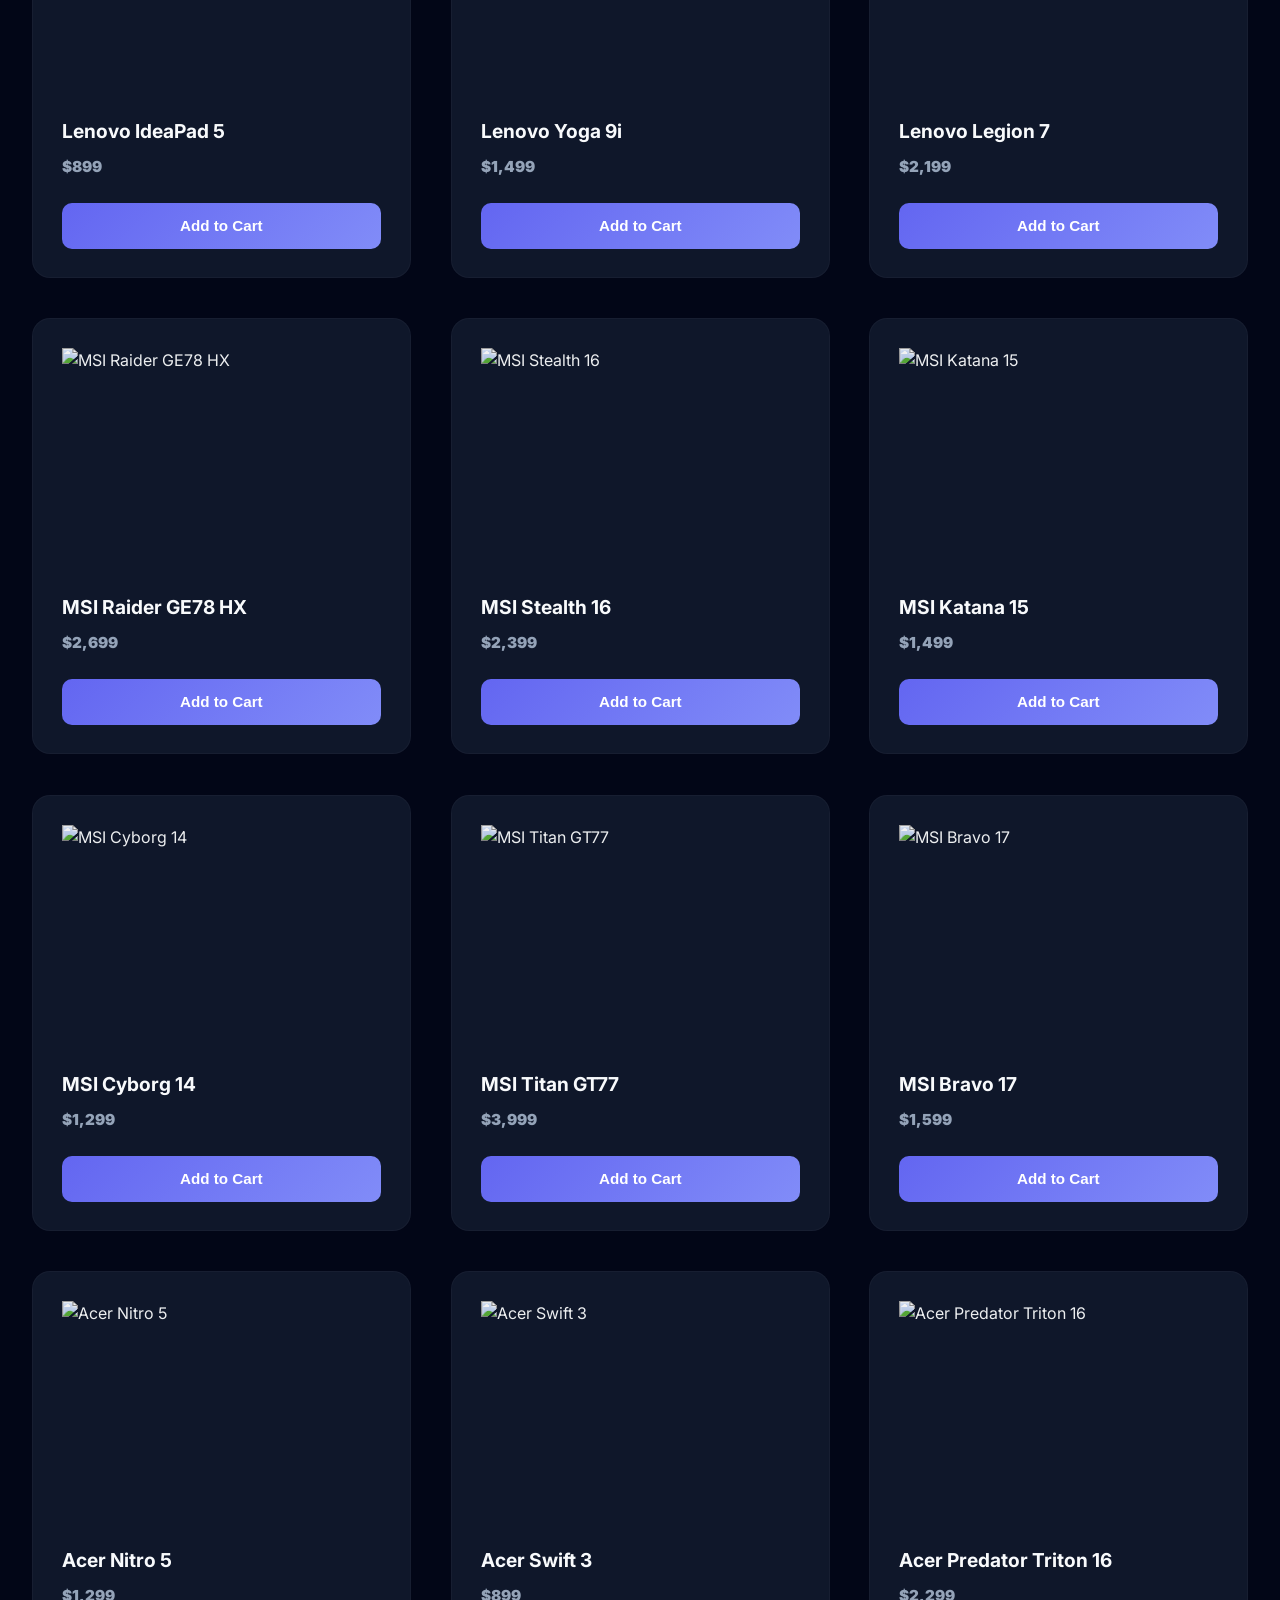
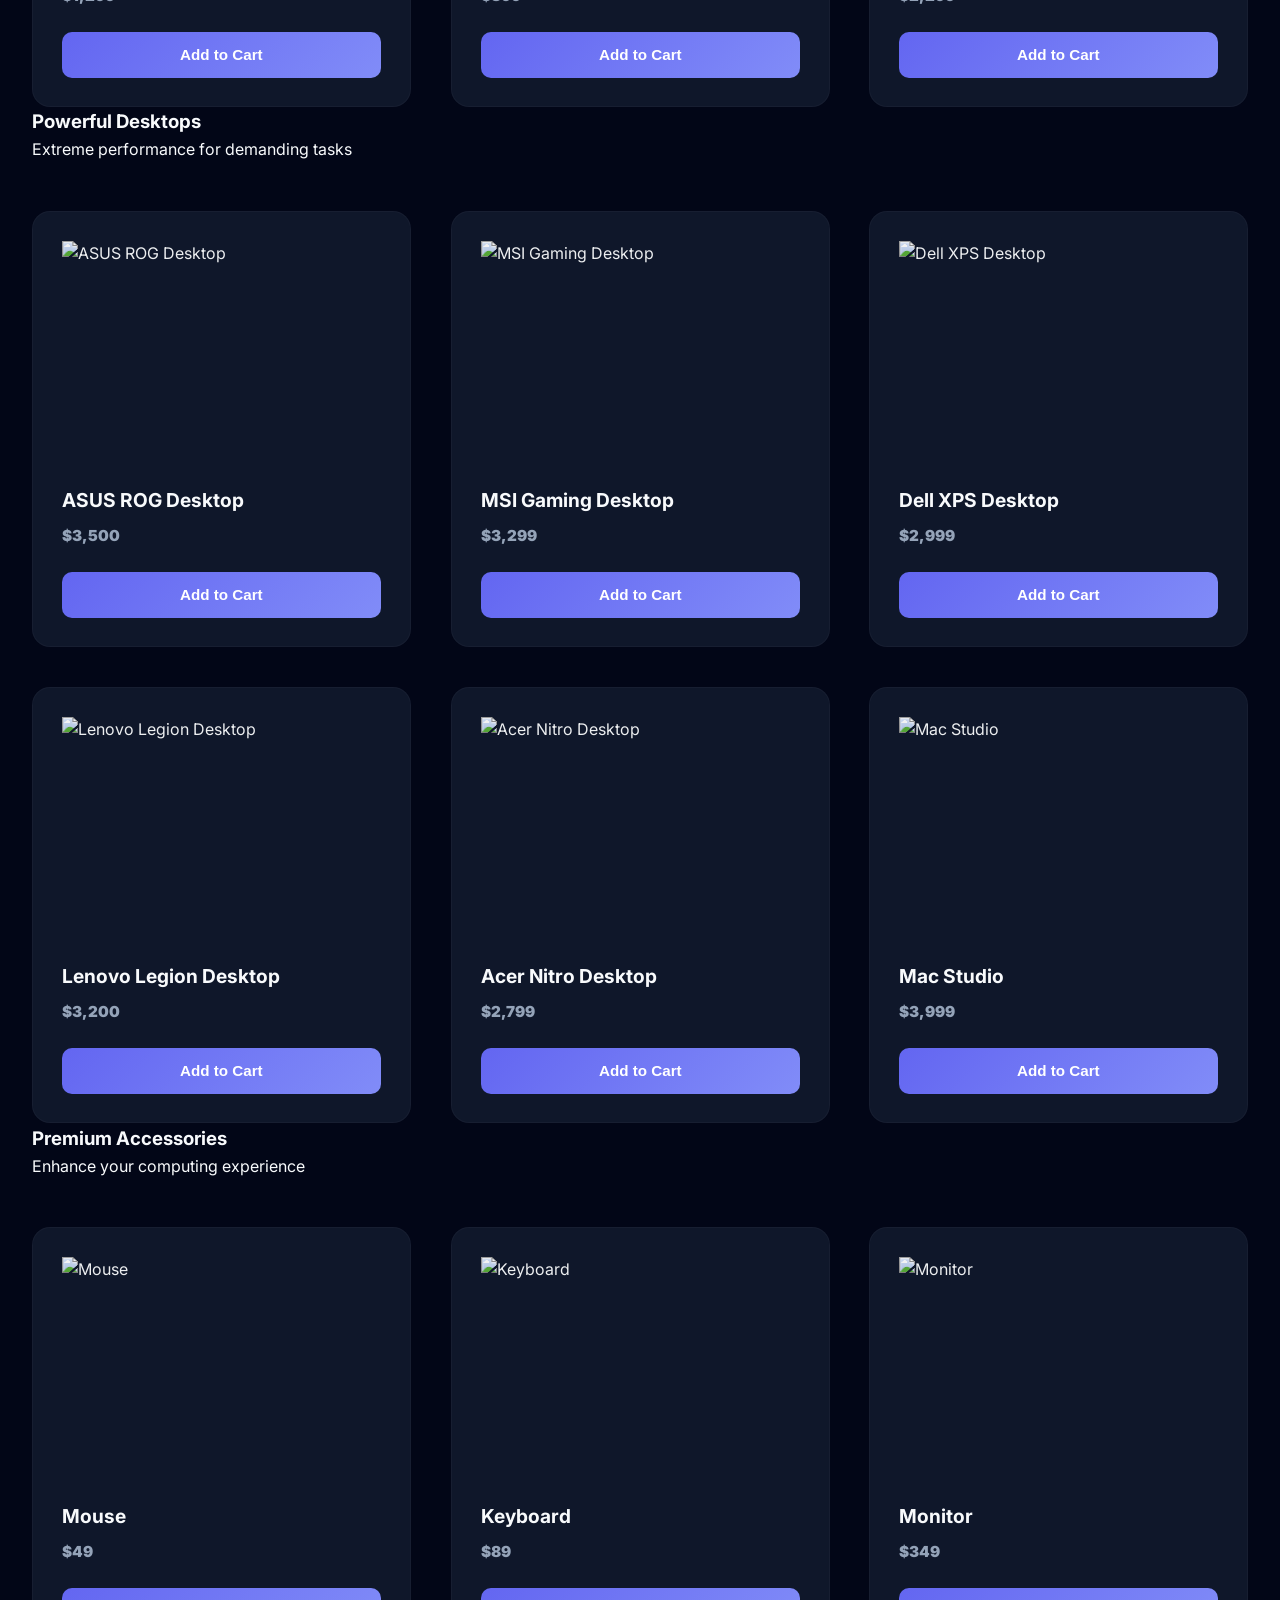
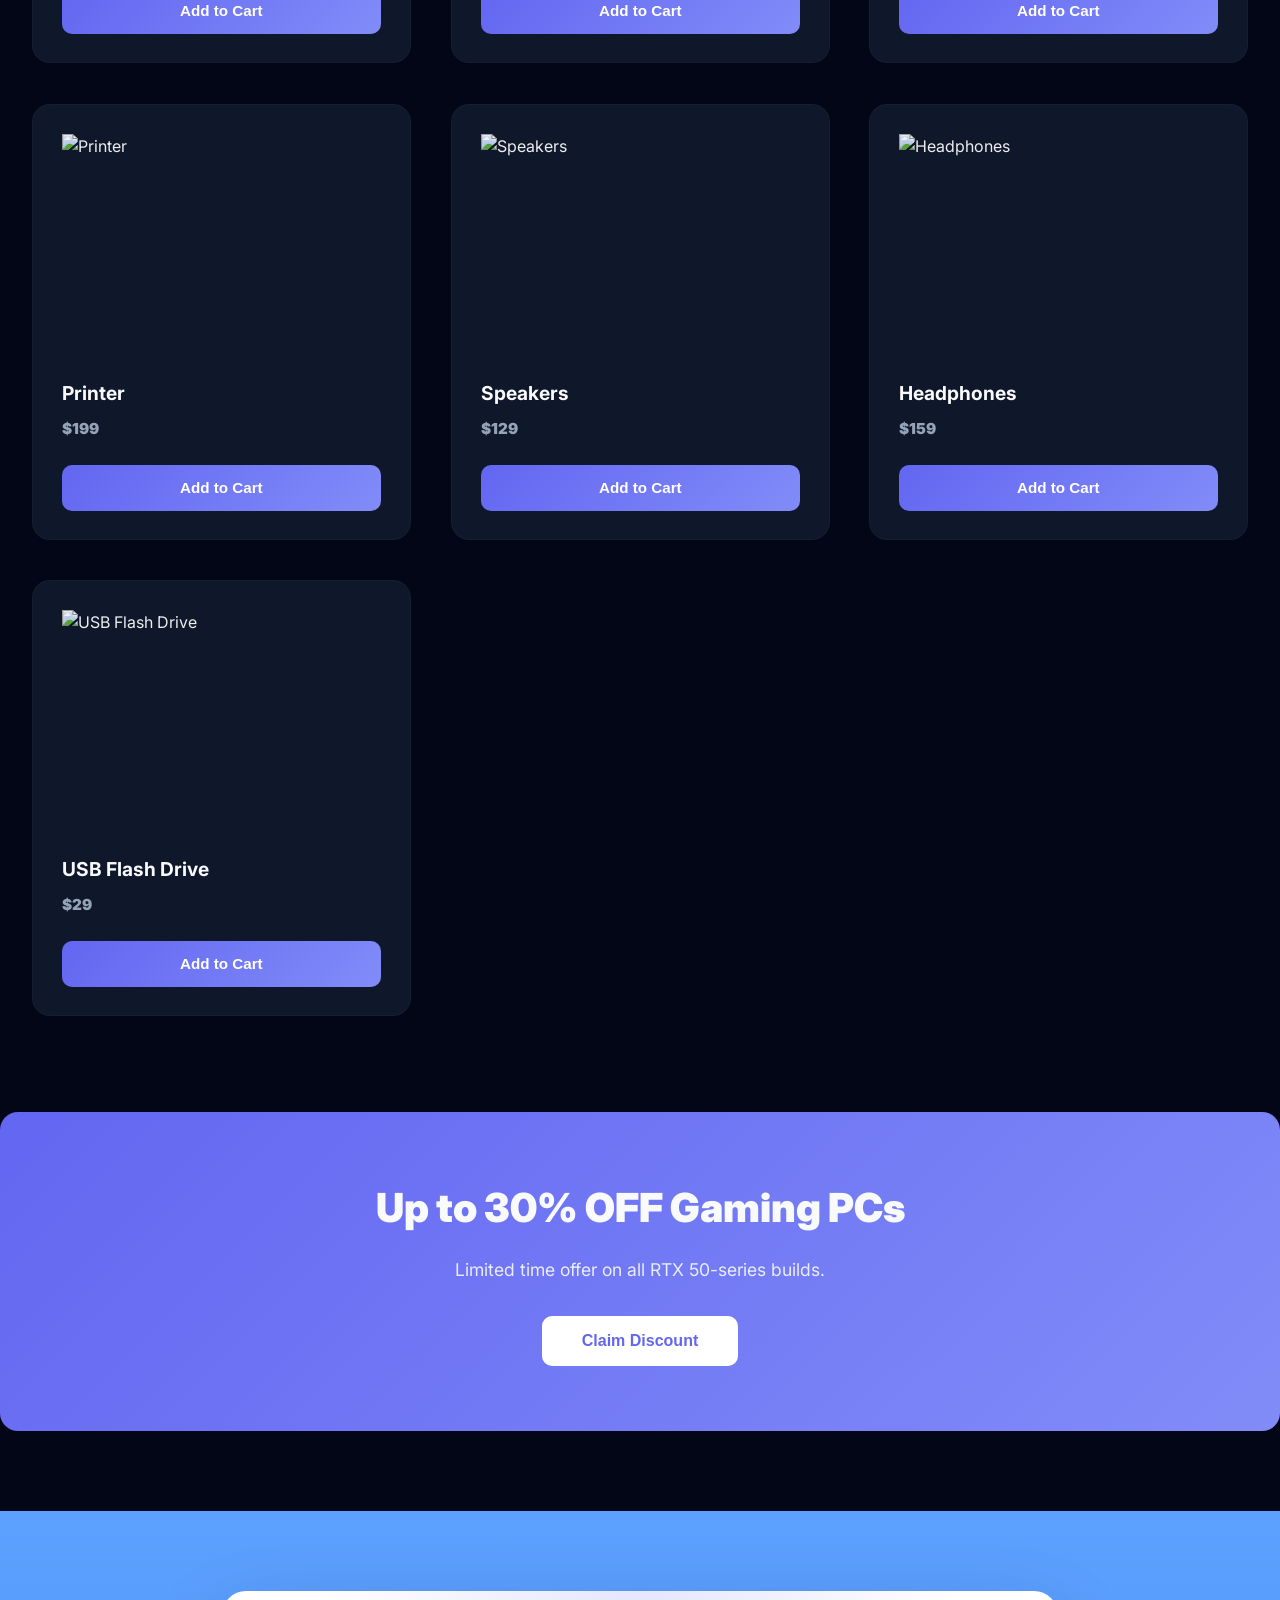
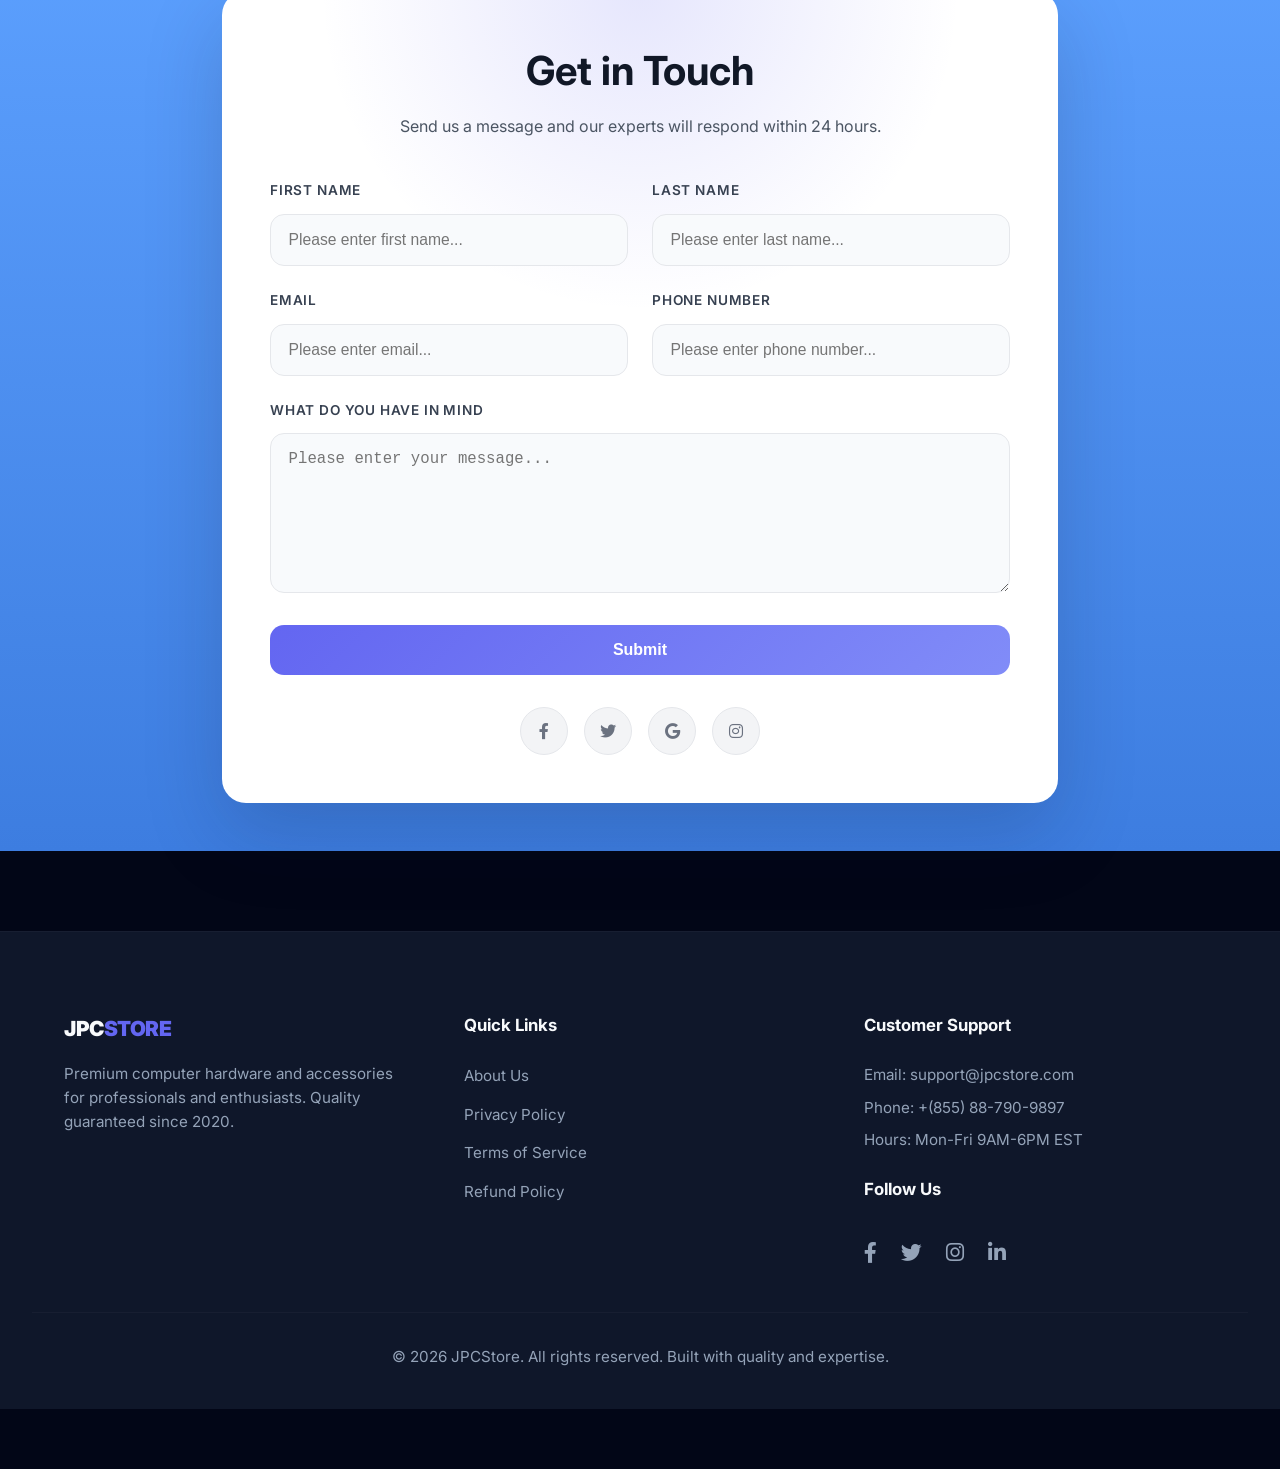
==== commit 95ca9cc9: "update navbar and accessories Co-authored-by: Copilot <copilot@github.com>" ====
--- a/index.html
+++ b/index.html
@@ -30,9 +30,11 @@
                     <div class="dropdown-menu">
                         <a href="#products" onclick="filterBrand('asus-laptop')">ASUS</a>
                         <a href="#products" onclick="filterBrand('msi-laptop')">MSI</a>
-                        <a href="#products" onclick="filterBrand('razer-laptop')">Razer</a>
-                        <a href="#products" onclick="filterBrand('macbook-laptop')">MacBook</a>
+                        <a href="#products" onclick="filterBrand('macbook-laptop')">Mac</a>
                         <a href="#products" onclick="filterBrand('dell-laptop')">Dell</a>
+                        <a href="#products" onclick="filterBrand('hp-laptop')">HP</a>
+                        <a href="#products" onclick="filterBrand('lenovo-laptop')">Lenovo</a>
+                        <a href="#products" onclick="filterBrand('acer-laptop')">Acer</a>
                     </div>
                 </div>
 
@@ -41,22 +43,27 @@
                     <div class="dropdown-menu">
                         <a href="#products" onclick="filterBrand('asus-desktop')">ASUS</a>
                         <a href="#products" onclick="filterBrand('msi-desktop')">MSI</a>
-                        <a href="#products" onclick="filterBrand('corsair-desktop')">Corsair</a>
-                        <a href="#products" onclick="filterBrand('nzxt-desktop')">NZXT</a>
-                        <a href="#products" onclick="filterBrand('alienware-desktop')">Alienware</a>
+                        <a href="#products" onclick="filterBrand('mac-desktop')">Mac</a>
+                        <a href="#products" onclick="filterBrand('dell-desktop')">Dell</a>
+                        <a href="#products" onclick="filterBrand('lenovo-desktop')">Lenovo</a>
+                        <a href="#products" onclick="filterBrand('acer-desktop')">Acer</a>
                     </div>
                 </div>
 
                 <div class="nav-dropdown">
                     <a href="#products" onclick="filterCategory('accessory')">Accessories <i class="fas fa-chevron-down"></i></a>
                     <div class="dropdown-menu">
-                        <a href="#products" onclick="filterBrand('logitech-accessory')">Logitech</a>
-                        <a href="#products" onclick="filterBrand('corsair-accessory')">Corsair</a>
-                        <a href="#products" onclick="filterBrand('steelseries-accessory')">SteelSeries</a>
-                        <a href="#products" onclick="filterBrand('razer-accessory')">Razer</a>
-                        <a href="#products" onclick="filterBrand('hyperx-accessory')">HyperX</a>
-                    </div>
-                </div>
+                        <a href="#products" onclick="filterBrand('mouse-accessory')">Mouse</a>
+                        <a href="#products" onclick="filterBrand('keyboard-accessory')">Keyboard</a>
+                        <a href="#products" onclick="filterBrand('monitor-accessory')">Monitor</a>
+                        <a href="#products" onclick="filterBrand('printer-accessory')">Printer</a>
+                        <a href="#products" onclick="filterBrand('speakers-accessory')">Speakers</a>
+                        <a href="#products" onclick="filterBrand('headphones-accessory')">Headphones</a>
+                        <a href="#products" onclick="filterBrand('usbflash-accessory')">USB Flash Drive</a>
+                    </div>
+                </div>
+                <a href="#contact">Contact</a>
+                <a href="about.html">About</a>
             </nav>
 
             <div class="nav-actions">
@@ -89,9 +96,11 @@
                     <div class="mobile-dropdown-menu">
                         <a href="#products" onclick="filterBrand('asus-laptop'); closeMobileMenu()">ASUS</a>
                         <a href="#products" onclick="filterBrand('msi-laptop'); closeMobileMenu()">MSI</a>
-                        <a href="#products" onclick="filterBrand('razer-laptop'); closeMobileMenu()">Razer</a>
-                        <a href="#products" onclick="filterBrand('macbook-laptop'); closeMobileMenu()">MacBook</a>
+                        <a href="#products" onclick="filterBrand('macbook-laptop'); closeMobileMenu()">Mac</a>
                         <a href="#products" onclick="filterBrand('dell-laptop'); closeMobileMenu()">Dell</a>
+                        <a href="#products" onclick="filterBrand('hp-laptop'); closeMobileMenu()">HP</a>
+                        <a href="#products" onclick="filterBrand('lenovo-laptop'); closeMobileMenu()">Lenovo</a>
+                        <a href="#products" onclick="filterBrand('acer-laptop'); closeMobileMenu()">Acer</a>
                     </div>
                 </div>
 
@@ -102,9 +111,10 @@
                     <div class="mobile-dropdown-menu">
                         <a href="#products" onclick="filterBrand('asus-desktop'); closeMobileMenu()">ASUS</a>
                         <a href="#products" onclick="filterBrand('msi-desktop'); closeMobileMenu()">MSI</a>
-                        <a href="#products" onclick="filterBrand('corsair-desktop'); closeMobileMenu()">Corsair</a>
-                        <a href="#products" onclick="filterBrand('nzxt-desktop'); closeMobileMenu()">NZXT</a>
-                        <a href="#products" onclick="filterBrand('alienware-desktop'); closeMobileMenu()">Alienware</a>
+                        <a href="#products" onclick="filterBrand('mac-desktop'); closeMobileMenu()">Mac</a>
+                        <a href="#products" onclick="filterBrand('dell-desktop'); closeMobileMenu()">Dell</a>
+                        <a href="#products" onclick="filterBrand('lenovo-desktop'); closeMobileMenu()">Lenovo</a>
+                        <a href="#products" onclick="filterBrand('acer-desktop'); closeMobileMenu()">Acer</a>
                     </div>
                 </div>
 
@@ -113,11 +123,13 @@
                         Accessories <i class="fas fa-chevron-down"></i>
                     </button>
                     <div class="mobile-dropdown-menu">
-                        <a href="#products" onclick="filterBrand('logitech-accessory'); closeMobileMenu()">Logitech</a>
-                        <a href="#products" onclick="filterBrand('corsair-accessory'); closeMobileMenu()">Corsair</a>
-                        <a href="#products" onclick="filterBrand('steelseries-accessory'); closeMobileMenu()">SteelSeries</a>
-                        <a href="#products" onclick="filterBrand('razer-accessory'); closeMobileMenu()">Razer</a>
-                        <a href="#products" onclick="filterBrand('hyperx-accessory'); closeMobileMenu()">HyperX</a>
+                        <a href="#products" onclick="filterBrand('mouse-accessory'); closeMobileMenu()">Mouse</a>
+                        <a href="#products" onclick="filterBrand('keyboard-accessory'); closeMobileMenu()">Keyboard</a>
+                        <a href="#products" onclick="filterBrand('monitor-accessory'); closeMobileMenu()">Monitor</a>
+                        <a href="#products" onclick="filterBrand('printer-accessory'); closeMobileMenu()">Printer</a>
+                        <a href="#products" onclick="filterBrand('speakers-accessory'); closeMobileMenu()">Speakers</a>
+                        <a href="#products" onclick="filterBrand('headphones-accessory'); closeMobileMenu()">Headphones</a>
+                        <a href="#products" onclick="filterBrand('usbflash-accessory'); closeMobileMenu()">USB Flash Drive</a>
                     </div>
                 </div>
 
@@ -127,6 +139,9 @@
                 <a href="#products" onclick="filterCategory('laptop'); closeMobileMenu()">Laptops</a>
                 <a href="#products" onclick="filterCategory('desktop'); closeMobileMenu()">Desktops</a>
                 <a href="#products" onclick="filterCategory('accessory'); closeMobileMenu()">Accessories</a>
+
+                <a href="#contact" onclick="closeMobileMenu()">Contact</a>
+                <a href="about.html" onclick="closeMobileMenu()">About</a>
             </nav>
         </div>
         <div class="mobile-menu-overlay" id="mobileMenuOverlay"></div>
@@ -231,6 +246,53 @@
             <h2>Up to 30% OFF Gaming PCs</h2>
             <p>Limited time offer on all RTX 50-series builds.</p>
             <button class="btn-secondary">Claim Discount</button>
+        </div>
+    </section>
+
+    <!-- Contact Section -->
+    <section class="contact-section" id="contact">
+        <div class="container contact-card-wrapper">
+            <div class="contact-card">
+                <div class="contact-card-header">
+                    <h2>Get in Touch</h2>
+                    <p>Send us a message and our experts will respond within 24 hours.</p>
+                </div>
+                <form class="contact-form">
+                    <div class="form-row">
+                        <div class="form-group">
+                            <label for="firstName">First Name</label>
+                            <input type="text" id="firstName" name="firstName" placeholder="Please enter first name..." autocomplete="given-name" pattern="[A-Za-z\s]+" title="Letters only" required>
+                        </div>
+                        <div class="form-group">
+                            <label for="lastName">Last Name</label>
+                            <input type="text" id="lastName" name="lastName" placeholder="Please enter last name..." autocomplete="family-name" pattern="[A-Za-z\s]+" title="Letters only" required>
+                        </div>
+                    </div>
+                    <div class="form-row">
+                        <div class="form-group">
+                            <label for="email">Email</label>
+                            <input type="email" id="email" name="email" placeholder="Please enter email..." autocomplete="email" required>
+                        </div>
+                        <div class="form-group">
+                            <label for="phone">Phone Number</label>
+                            <input type="tel" id="phone" name="phone" placeholder="Please enter phone number..." inputmode="numeric" pattern="[0-9]{7,15}" title="Digits only" required>
+                        </div>
+                    </div>
+                    <div class="form-group full-width">
+                        <label for="message">What do you have in mind</label>
+                        <textarea id="message" name="message" rows="5" placeholder="Please enter your message..." required></textarea>
+                    </div>
+                    <button type="submit" class="btn-contact">Submit</button>
+                </form>
+                <div class="contact-card-footer">
+                    <div class="social-links">
+                        <a href="#" class="social-link" title="Facebook"><i class="fab fa-facebook-f"></i></a>
+                        <a href="#" class="social-link" title="Twitter"><i class="fab fa-twitter"></i></a>
+                        <a href="#" class="social-link" title="Google"><i class="fab fa-google"></i></a>
+                        <a href="#" class="social-link" title="Instagram"><i class="fab fa-instagram"></i></a>
+                    </div>
+                </div>
+            </div>
         </div>
     </section>
 
@@ -294,7 +356,8 @@
     <div class="cart-sidebar" id="cartSidebar">
         <div class="cart-header">
             <h3>Your Cart</h3>
-            <i class="fas fa-times" id="closeCart"></i>
+            <i class="fas fa-times" id="closeCart">
+            </i>
         </div>
         <div id="cart-items-container">
             <!-- Cart items injected by JS -->
--- a/css/style.css
+++ b/css/style.css
@@ -132,41 +132,53 @@
 
 /* Animation Classes - Applied on scroll */
 .animate-fadeInUp {
-    animation: fadeInUp 0.7s ease-out forwards;
+    visibility: visible;
+    animation: fadeInUp 0.7s ease-out var(--animation-delay, 0s) both;
 }
 
 .animate-fadeInDown {
-    animation: fadeInDown 0.7s ease-out forwards;
+    visibility: visible;
+    animation: fadeInDown 0.7s ease-out var(--animation-delay, 0s) both;
 }
 
 .animate-fadeInLeft {
-    animation: fadeInLeft 0.7s ease-out forwards;
+    visibility: visible;
+    animation: fadeInLeft 0.7s ease-out var(--animation-delay, 0s) both;
 }
 
 .animate-fadeInRight {
-    animation: fadeInRight 0.7s ease-out forwards;
+    visibility: visible;
+    animation: fadeInRight 0.7s ease-out var(--animation-delay, 0s) both;
 }
 
 .animate-scaleIn {
-    animation: scaleIn 0.6s ease-out forwards;
+    visibility: visible;
+    animation: scaleIn 0.6s ease-out var(--animation-delay, 0s) both;
 }
 
 .animate-rotateIn {
-    animation: rotateIn 0.7s ease-out forwards;
+    visibility: visible;
+    animation: rotateIn 0.7s ease-out var(--animation-delay, 0s) both;
 }
 
 .animate-slideUp {
-    animation: slideUp 0.6s ease-out forwards;
+    visibility: visible;
+    animation: slideUp 0.6s ease-out var(--animation-delay, 0s) both;
 }
 
 .animate-bounceIn {
-    animation: bounceIn 0.7s ease-out forwards;
+    visibility: visible;
+    animation: bounceIn 0.7s ease-out var(--animation-delay, 0s) both;
 }
 
 /* Initial state for elements waiting to be animated */
 .scroll-animation {
-    opacity: 0;
-}
+    opacity: 1;
+    visibility: visible;
+    transform: none;
+    will-change: auto;
+}
+
 
 /* Loader */
 #loader {
@@ -473,12 +485,9 @@
     background-size: cover;
     background-position: center;
     background-repeat: no-repeat;
+    background-attachment: fixed;
     
     text-align: center; margin-top: -60px; padding-top: 60px;
-}
-}
-.hero {
-    background-attachment: fixed;
 }
 .hero-content { max-width: 800px; }
 .hero h1 { font-size: 5rem; letter-spacing: -1.5px; margin-bottom: 1.5rem; font-weight: 900; line-height: 1.1; }
@@ -659,6 +668,42 @@
 .cart-header i { font-size: 1.3rem; cursor: pointer; color: var(--text-dim); transition: var(--transition); }
 .cart-header i:hover { color: var(--primary); }
 #cart-items-container { flex: 1; overflow-y: auto; padding: 0 0.5rem; }
+.empty-cart-message {
+    display: flex;
+    flex-direction: column;
+    align-items: center;
+    justify-content: center;
+    min-height: 240px;
+    gap: 1rem;
+    text-align: center;
+    padding: 2rem 1.5rem;
+    border: 1px dashed rgba(255, 255, 255, 0.18);
+    background: rgba(255, 255, 255, 0.03);
+    border-radius: 18px;
+    color: var(--text-dim);
+}
+.empty-cart-message i {
+    font-size: 2.4rem;
+    color: var(--primary);
+}
+.empty-cart-message h4 {
+    margin: 0;
+    color: var(--text-main);
+    font-size: 1.2rem;
+}
+.empty-cart-message p {
+    margin: 0;
+    max-width: 240px;
+    line-height: 1.6;
+    color: var(--text-dim);
+}
+.empty-cart-message .btn-secondary {
+    width: 100%;
+    max-width: 220px;
+    padding: 0.9rem 1.1rem;
+    border-radius: 10px;
+    font-size: 0.95rem;
+}
 .cart-item { display: flex; justify-content: space-between; align-items: flex-start; padding: 1rem; background: var(--glass-strong); border-radius: 10px; margin-bottom: 1rem; }
 .cart-item h4 { font-weight: 700; margin-bottom: 0.3rem; }
 .cart-item .price { color: var(--primary); font-size: 1rem; }
@@ -742,6 +787,303 @@
 .btn-secondary:hover { 
     transform: scale(1.05); 
     box-shadow: 0 15px 35px rgba(0, 0, 0, 0.2); 
+}
+
+/* Contact Section */
+.contact-section {
+    background: linear-gradient(180deg, #5da1ff 0%, #3d7de0 100%);
+    padding: 5rem 0 3rem;
+    margin: 5rem 0;
+    position: relative;
+}
+
+.contact-card-wrapper {
+    max-width: 900px;
+    margin: 0 auto;
+}
+
+.contact-card {
+    background: white;
+    border-radius: 24px;
+    padding: 3rem;
+    box-shadow: 0 30px 80px rgba(15, 23, 42, 0.18);
+    position: relative;
+    overflow: hidden;
+}
+
+.contact-card::before {
+    content: '';
+    position: absolute;
+    inset: 0;
+    background: radial-gradient(circle at top center, rgba(99, 102, 241, 0.16), transparent 35%);
+    pointer-events: none;
+}
+
+.contact-card-header {
+    text-align: center;
+    margin-bottom: 2.5rem;
+    position: relative;
+    z-index: 1;
+}
+
+.contact-card-header h2 {
+    font-size: 2.5rem;
+    margin-bottom: 0.6rem;
+    color: #111827;
+}
+
+.contact-card-header p {
+    color: #4b5563;
+    font-size: 1rem;
+    max-width: 520px;
+    margin: 0 auto;
+    line-height: 1.75;
+}
+
+.contact-form {
+    display: grid;
+    gap: 1.5rem;
+    position: relative;
+    z-index: 1;
+}
+
+.form-row {
+    display: grid;
+    grid-template-columns: repeat(2, minmax(0, 1fr));
+    gap: 1.5rem;
+}
+
+.form-group {
+    display: flex;
+    flex-direction: column;
+}
+
+.form-group.full-width {
+    grid-column: 1 / -1;
+}
+
+.form-group label {
+    font-size: 0.85rem;
+    font-weight: 600;
+    color: #374151;
+    margin-bottom: 0.75rem;
+    text-transform: uppercase;
+    letter-spacing: 0.06em;
+}
+
+.form-group input,
+.form-group textarea {
+    border: 1px solid #e5e7eb;
+    border-radius: 14px;
+    padding: 1rem 1.1rem;
+    font-size: 0.98rem;
+    color: #111827;
+    background: #f8fafc;
+    transition: var(--transition);
+    outline: none;
+}
+
+.form-group input:focus,
+.form-group textarea:focus {
+    border-color: var(--primary);
+    box-shadow: 0 0 0 4px rgba(99, 102, 241, 0.12);
+}
+
+.form-group textarea {
+    resize: vertical;
+    min-height: 160px;
+}
+
+.btn-contact {
+    width: 100%;
+    background: linear-gradient(135deg, var(--primary), #818cf8);
+    color: white;
+    border: none;
+    border-radius: 14px;
+    padding: 1rem 1.2rem;
+    font-size: 1rem;
+    font-weight: 700;
+    cursor: pointer;
+    transition: var(--transition);
+    margin-top: 0.5rem;
+}
+
+.btn-contact:hover {
+    transform: translateY(-2px);
+    box-shadow: 0 18px 40px rgba(99, 102, 241, 0.22);
+}
+
+.contact-card-footer {
+    margin-top: 2rem;
+    text-align: center;
+    position: relative;
+    z-index: 1;
+}
+
+.social-links {
+    display: flex;
+    justify-content: center;
+    gap: 1rem;
+}
+
+.social-link {
+    width: 48px;
+    height: 48px;
+    border-radius: 50%;
+    display: flex;
+    align-items: center;
+    justify-content: center;
+    color: #6b7280;
+    text-decoration: none;
+    background: #f3f4f6;
+    transition: var(--transition);
+    border: 1px solid #e5e7eb;
+}
+
+.social-link:hover {
+    color: white;
+    background: var(--primary);
+    transform: translateY(-3px);
+    box-shadow: 0 10px 25px rgba(99, 102, 241, 0.18);
+}
+
+@media (max-width: 768px) {
+    .contact-card {
+        padding: 2rem;
+    }
+    .form-row {
+        grid-template-columns: 1fr;
+    }
+}
+
+@media (max-width: 520px) {
+    .contact-section {
+        padding: 3rem 0 2rem;
+    }
+    .contact-card {
+        border-radius: 18px;
+    }
+}
+
+.page-header { background: var(--bg-dark-light); padding: 1rem 0; border-bottom: 1px solid var(--glass); }
+.page-header .nav-container { display: flex; align-items: center; justify-content: space-between; gap: 1rem; }
+.page-header .nav-links { gap: 1.5rem; display: flex; flex-wrap: wrap; }
+.page-header .nav-links a { color: var(--text-main); text-decoration: none; font-weight: 600; transition: var(--transition); }
+.page-header .nav-links a:hover,
+.page-header .nav-links .active-link { color: var(--primary); }
+
+.page-hero.about-hero {
+    padding: 7rem 0 4rem;
+    background: linear-gradient(135deg, #3e7af0, #0b2d75);
+    color: white;
+    text-align: center;
+}
+
+.page-hero.about-hero .eyebrow {
+    display: inline-block;
+    color: rgba(255, 255, 255, 0.8);
+    font-size: 0.85rem;
+    text-transform: uppercase;
+    letter-spacing: 0.24em;
+    margin-bottom: 1rem;
+}
+
+.page-hero.about-hero h1 {
+    font-size: clamp(2.5rem, 4vw, 4.2rem);
+    margin-bottom: 1rem;
+    line-height: 1.05;
+}
+
+.page-hero.about-hero p {
+    max-width: 760px;
+    margin: 0 auto;
+    color: rgba(255, 255, 255, 0.9);
+    font-size: 1.05rem;
+    line-height: 1.8;
+}
+
+.about-overview {
+    display: grid;
+    grid-template-columns: 1.2fr 0.8fr;
+    gap: 2.5rem;
+    align-items: start;
+    padding: 4rem 0;
+}
+
+.about-copy h2 {
+    font-size: 2.5rem;
+    color: var(--text-main);
+    margin-bottom: 1rem;
+}
+
+.about-copy p {
+    color: var(--text-dim);
+    line-height: 1.85;
+    margin-bottom: 1rem;
+}
+
+.about-highlights {
+    display: grid;
+    gap: 1.2rem;
+}
+
+.about-card {
+    background: var(--bg-dark-light);
+    border: 1px solid var(--glass);
+    padding: 2rem;
+    border-radius: 22px;
+    box-shadow: 0 16px 40px rgba(15, 23, 42, 0.12);
+}
+
+.about-card h3 {
+    margin-bottom: 0.8rem;
+    color: var(--text-main);
+}
+
+.about-card p {
+    color: var(--text-dim);
+    line-height: 1.7;
+}
+
+.about-values {
+    display: grid;
+    grid-template-columns: repeat(3, minmax(220px, 1fr));
+    gap: 1.5rem;
+    padding: 2rem 0 4rem;
+}
+
+.value-card {
+    background: var(--bg-dark-light);
+    border: 1px solid var(--glass);
+    border-radius: 22px;
+    padding: 2rem;
+    text-align: center;
+}
+
+.value-card i {
+    font-size: 1.8rem;
+    color: var(--primary);
+    margin-bottom: 1rem;
+}
+
+.value-card h4 {
+    margin-bottom: 0.75rem;
+    color: var(--text-main);
+}
+
+.value-card p {
+    color: var(--text-dim);
+    line-height: 1.7;
+}
+
+@media (max-width: 950px) {
+    .about-overview { grid-template-columns: 1fr; }
+    .about-values { grid-template-columns: 1fr; }
+}
+
+@media (max-width: 650px) {
+    .page-header .nav-links { justify-content: center; }
+    .page-hero.about-hero { padding: 5rem 0 3rem; }
 }
 
 /* Footer */
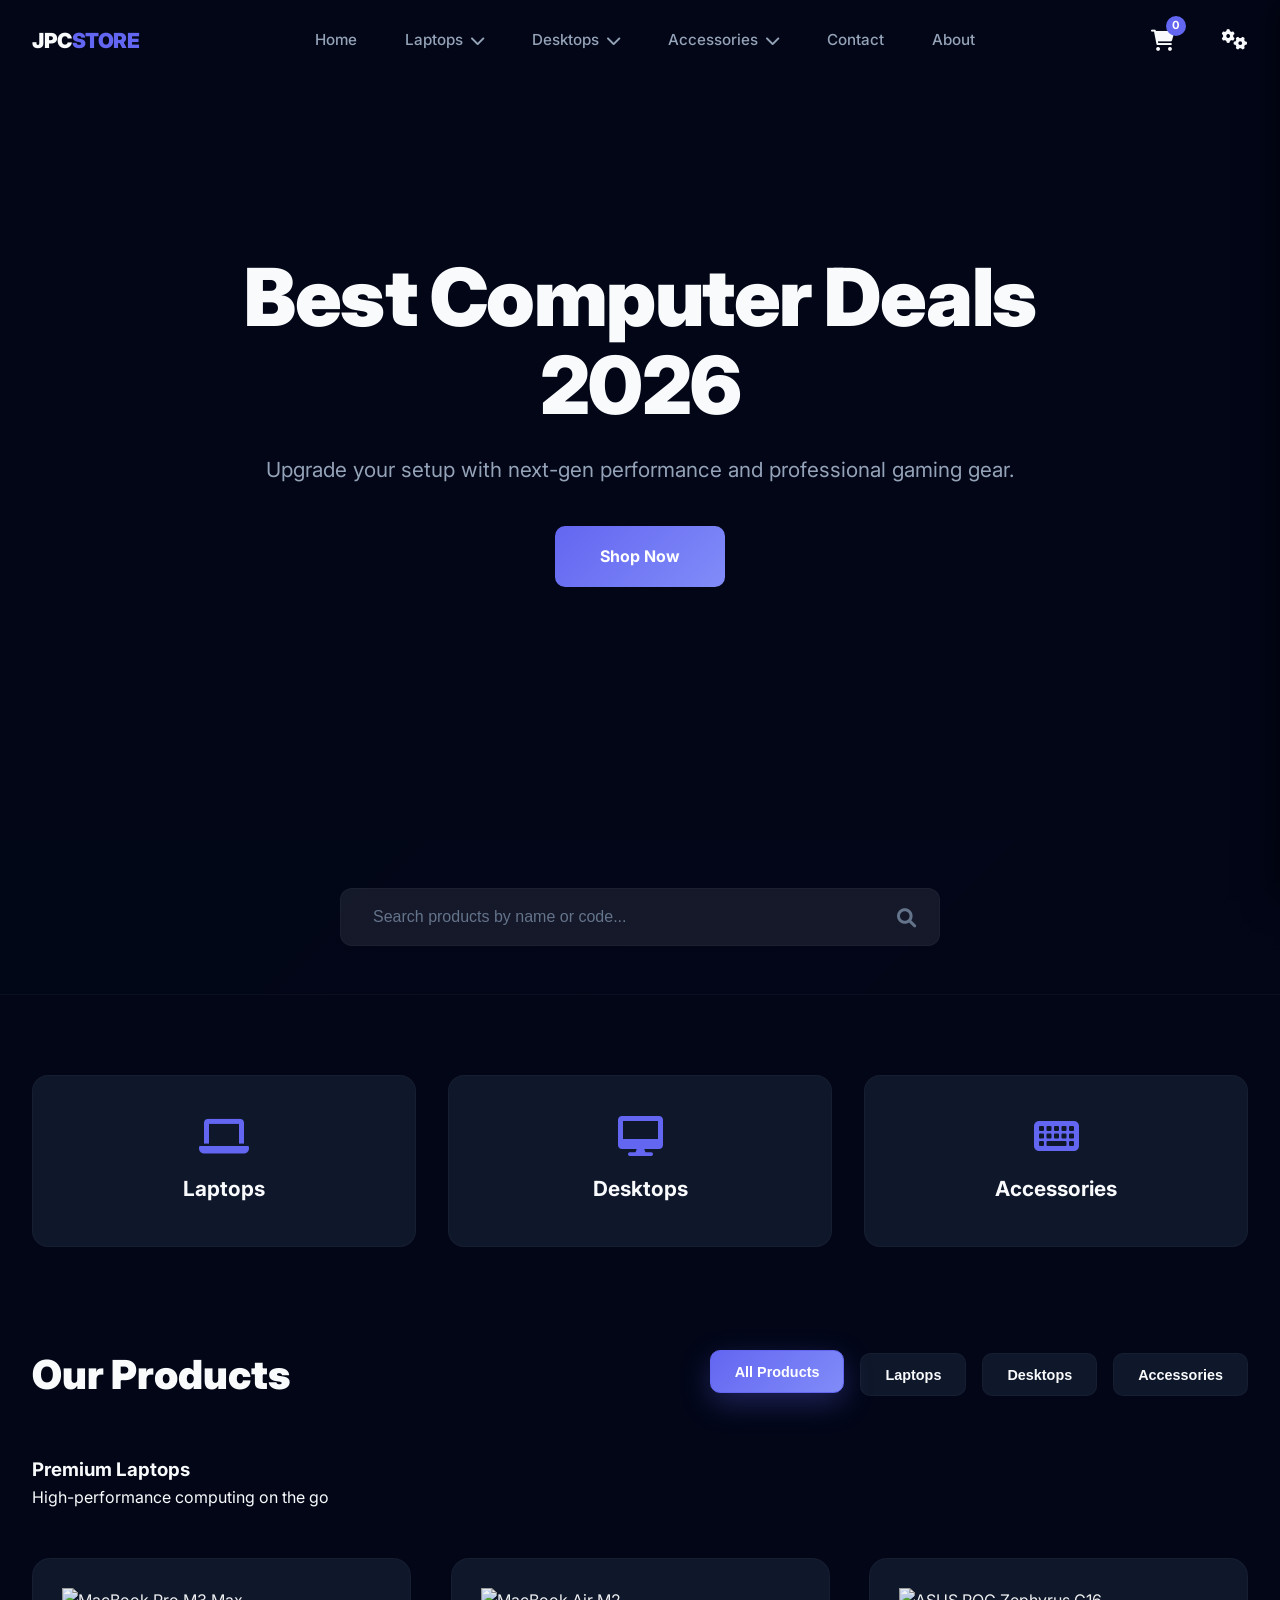
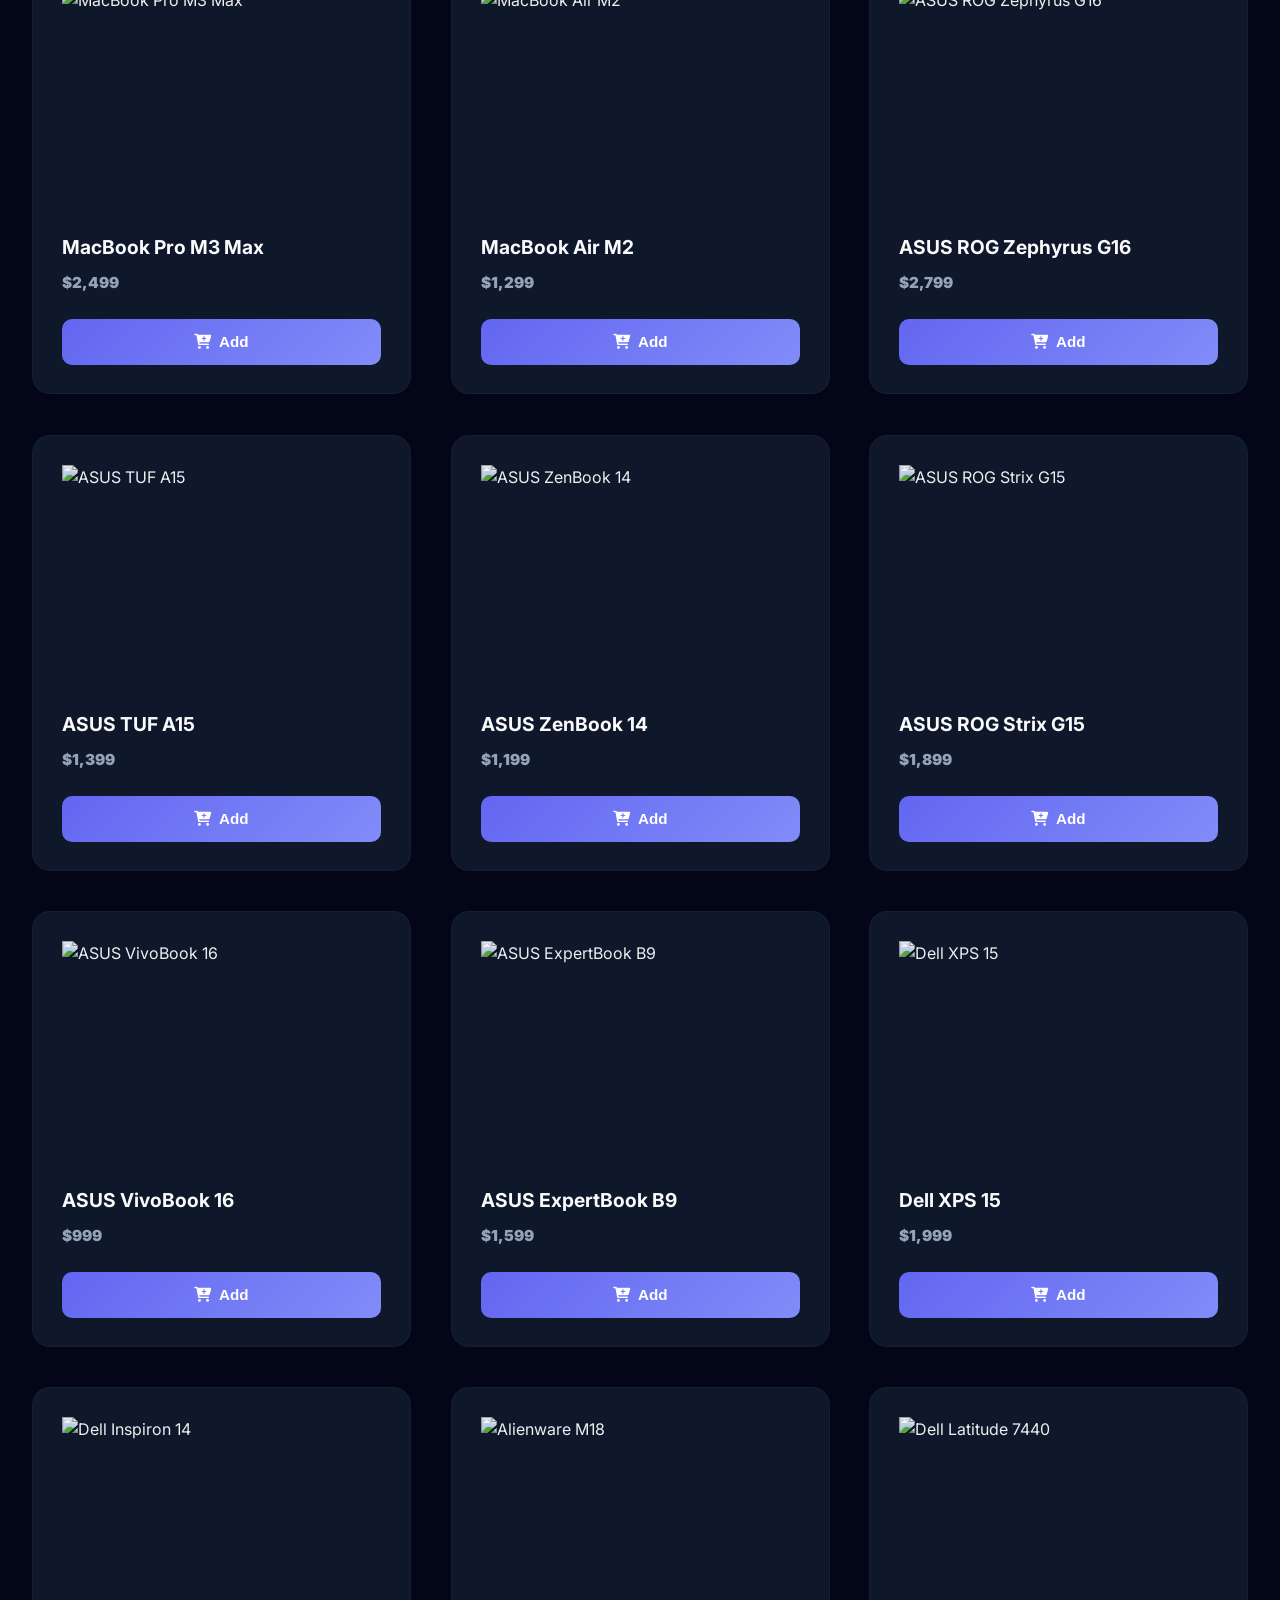
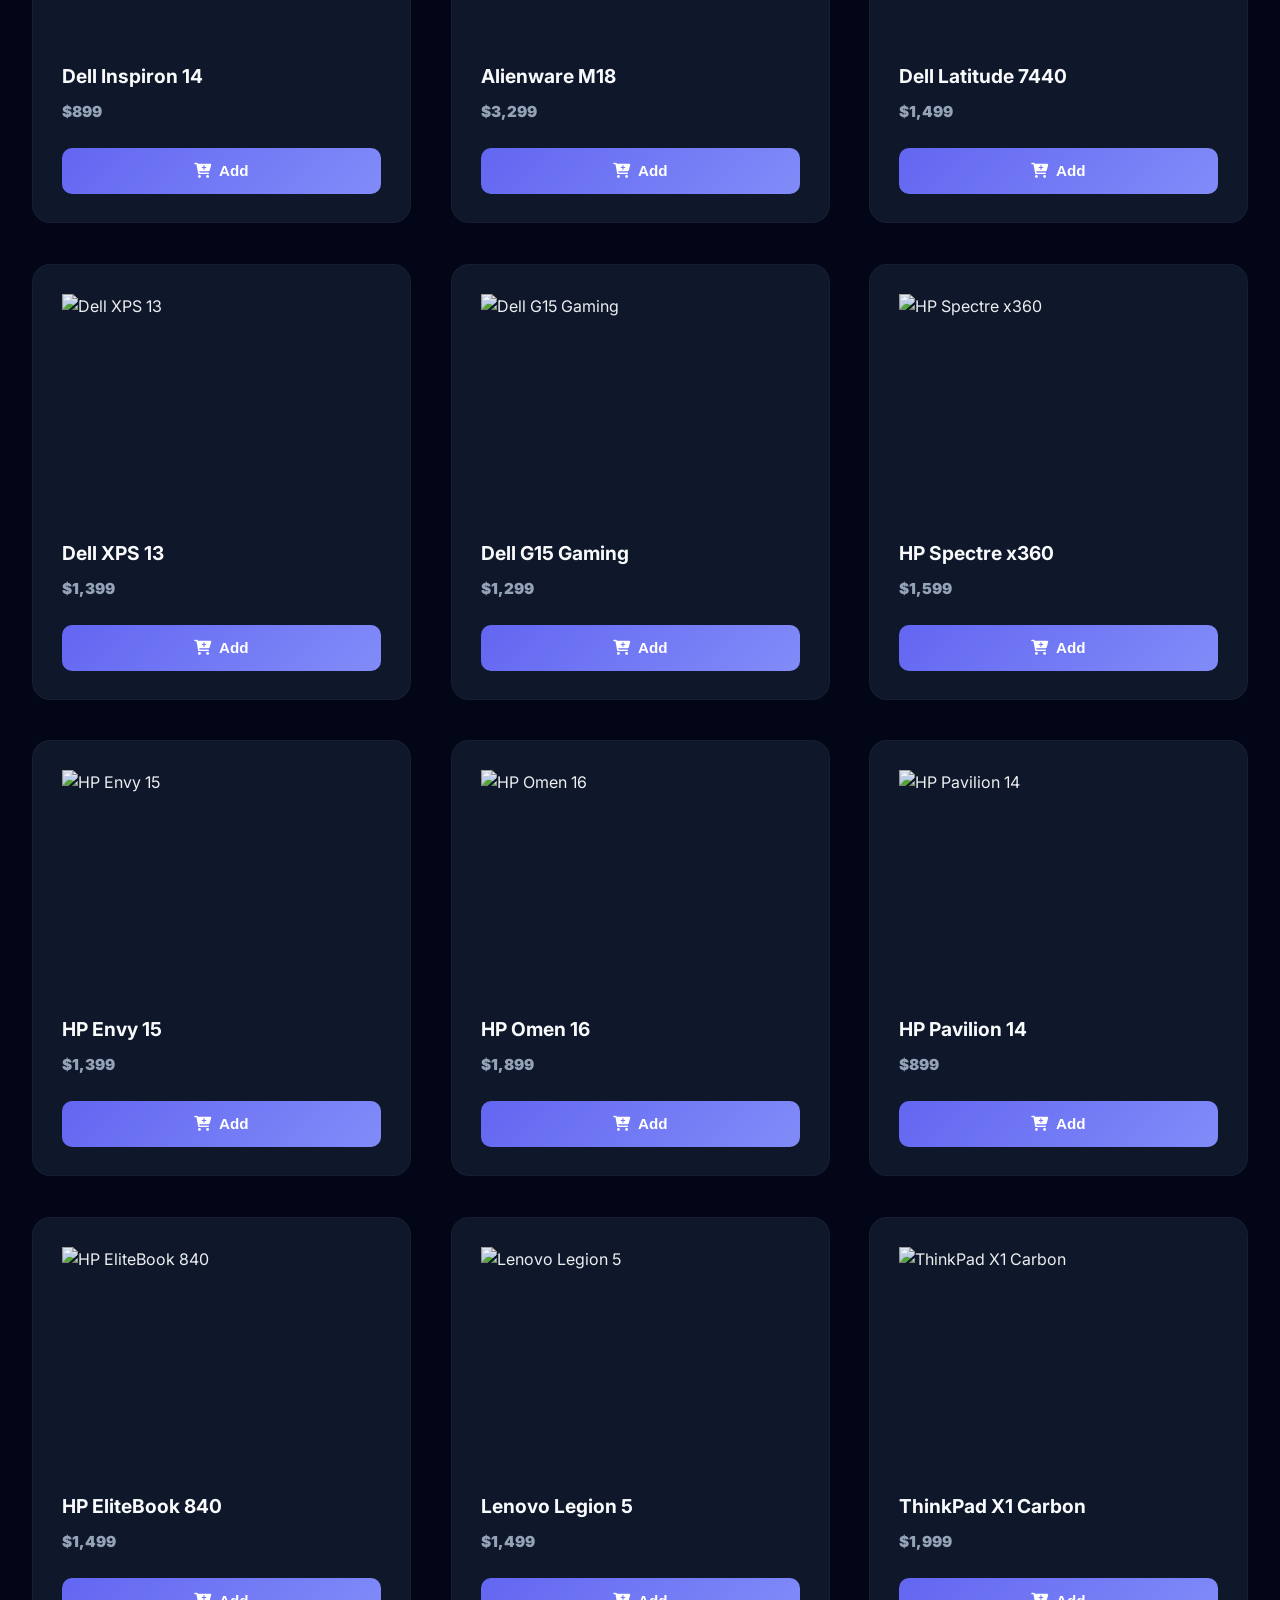
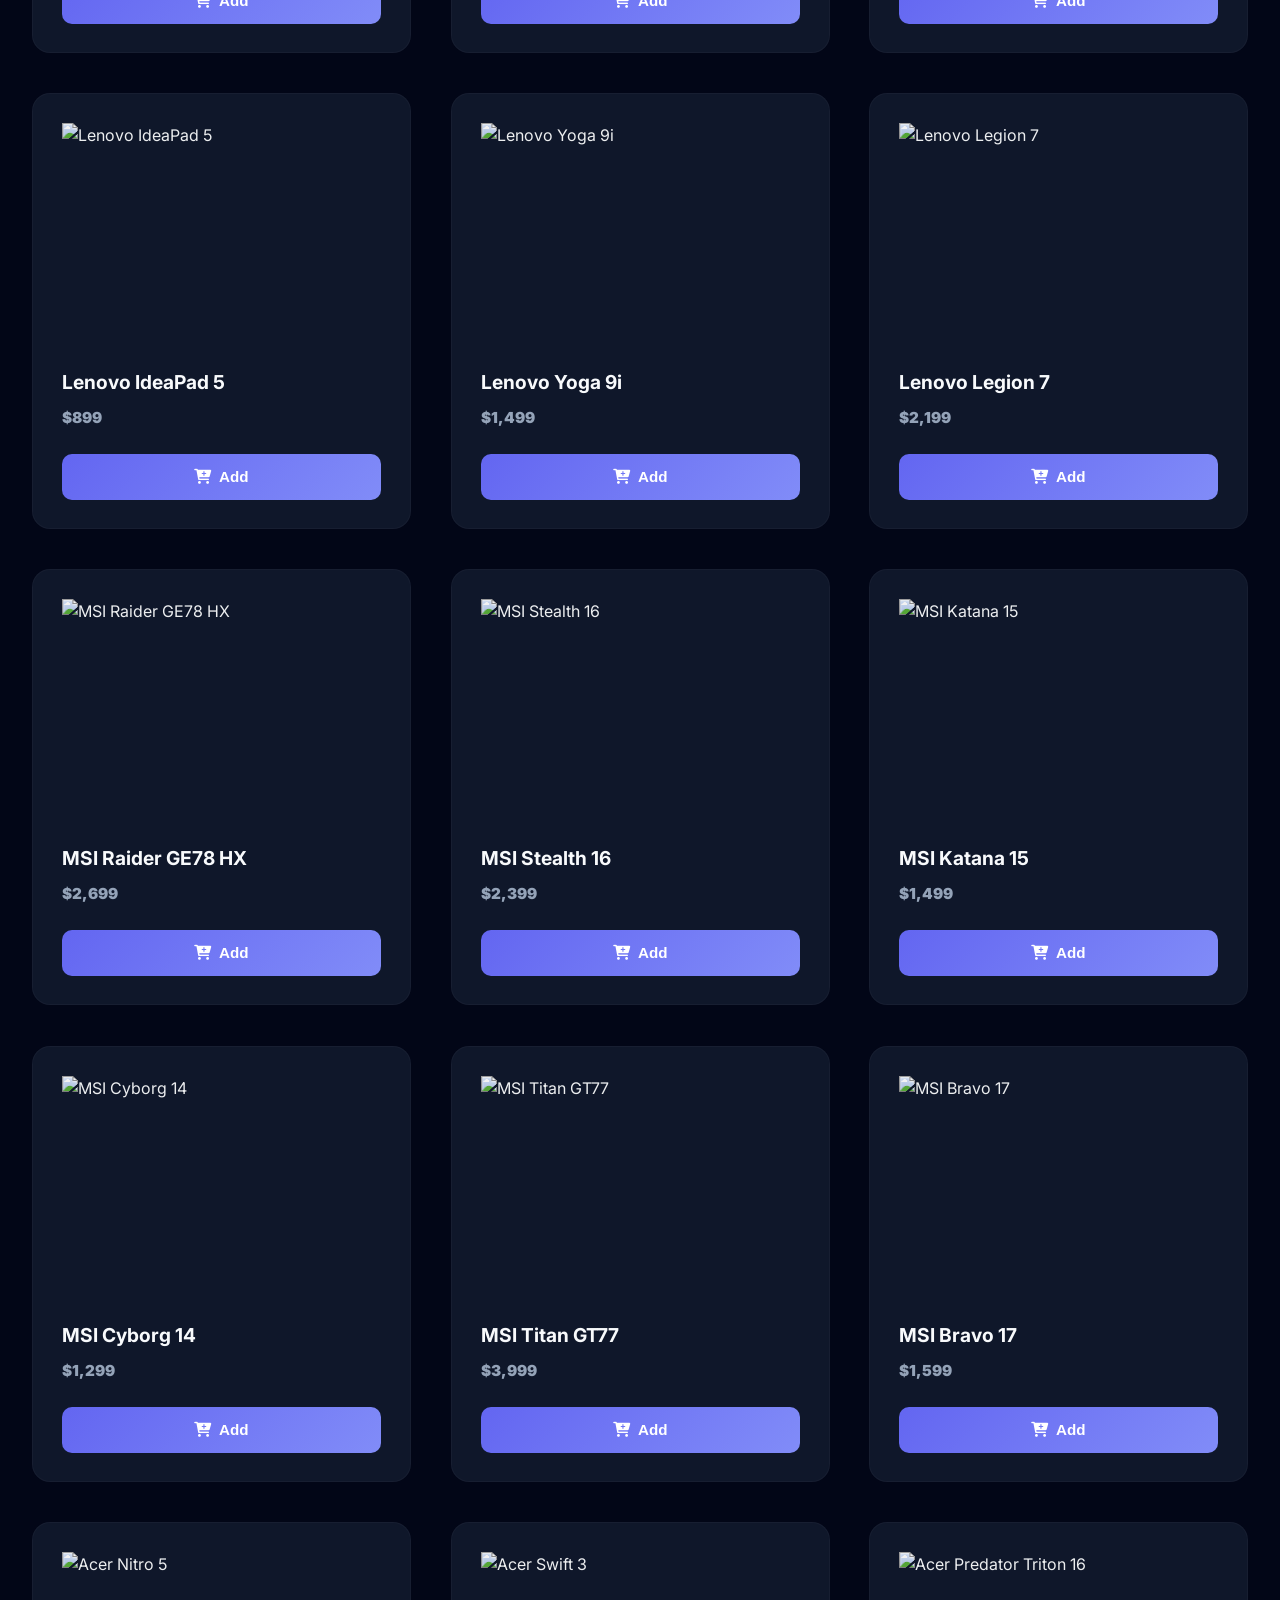
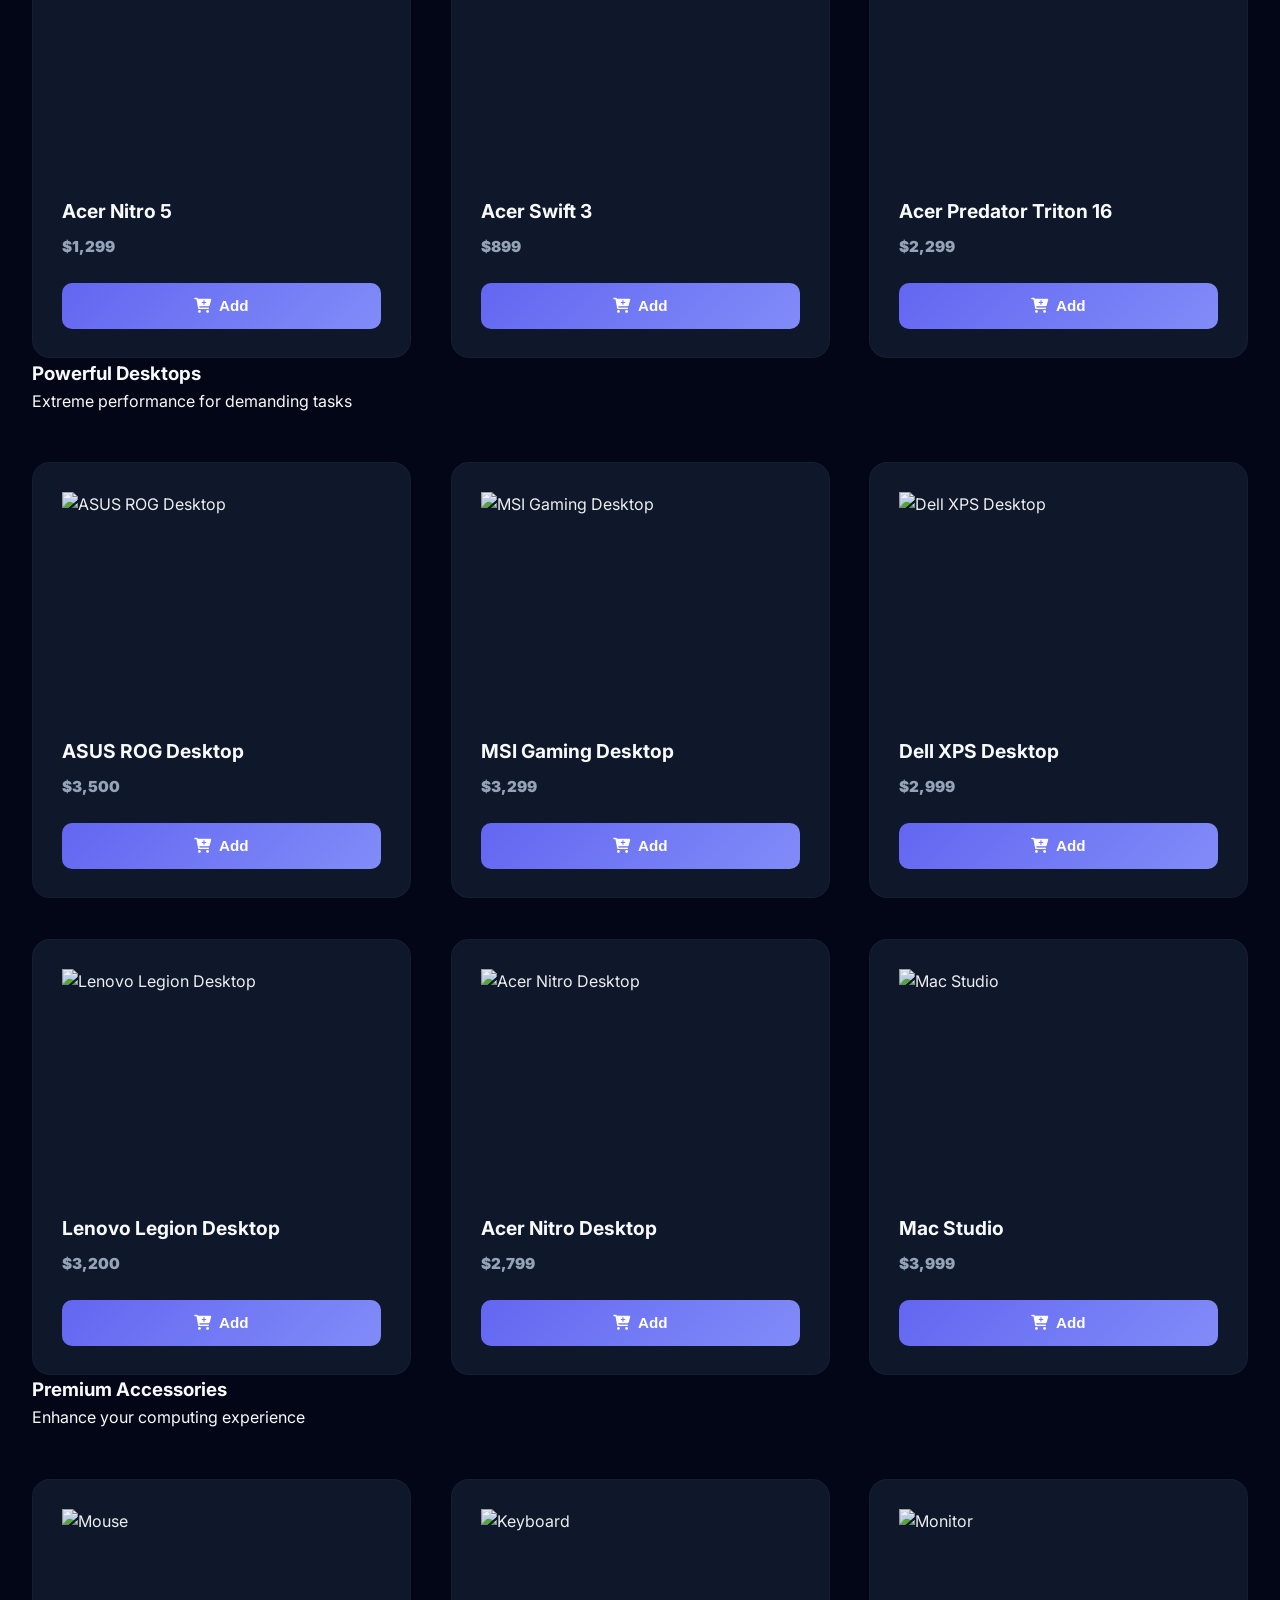
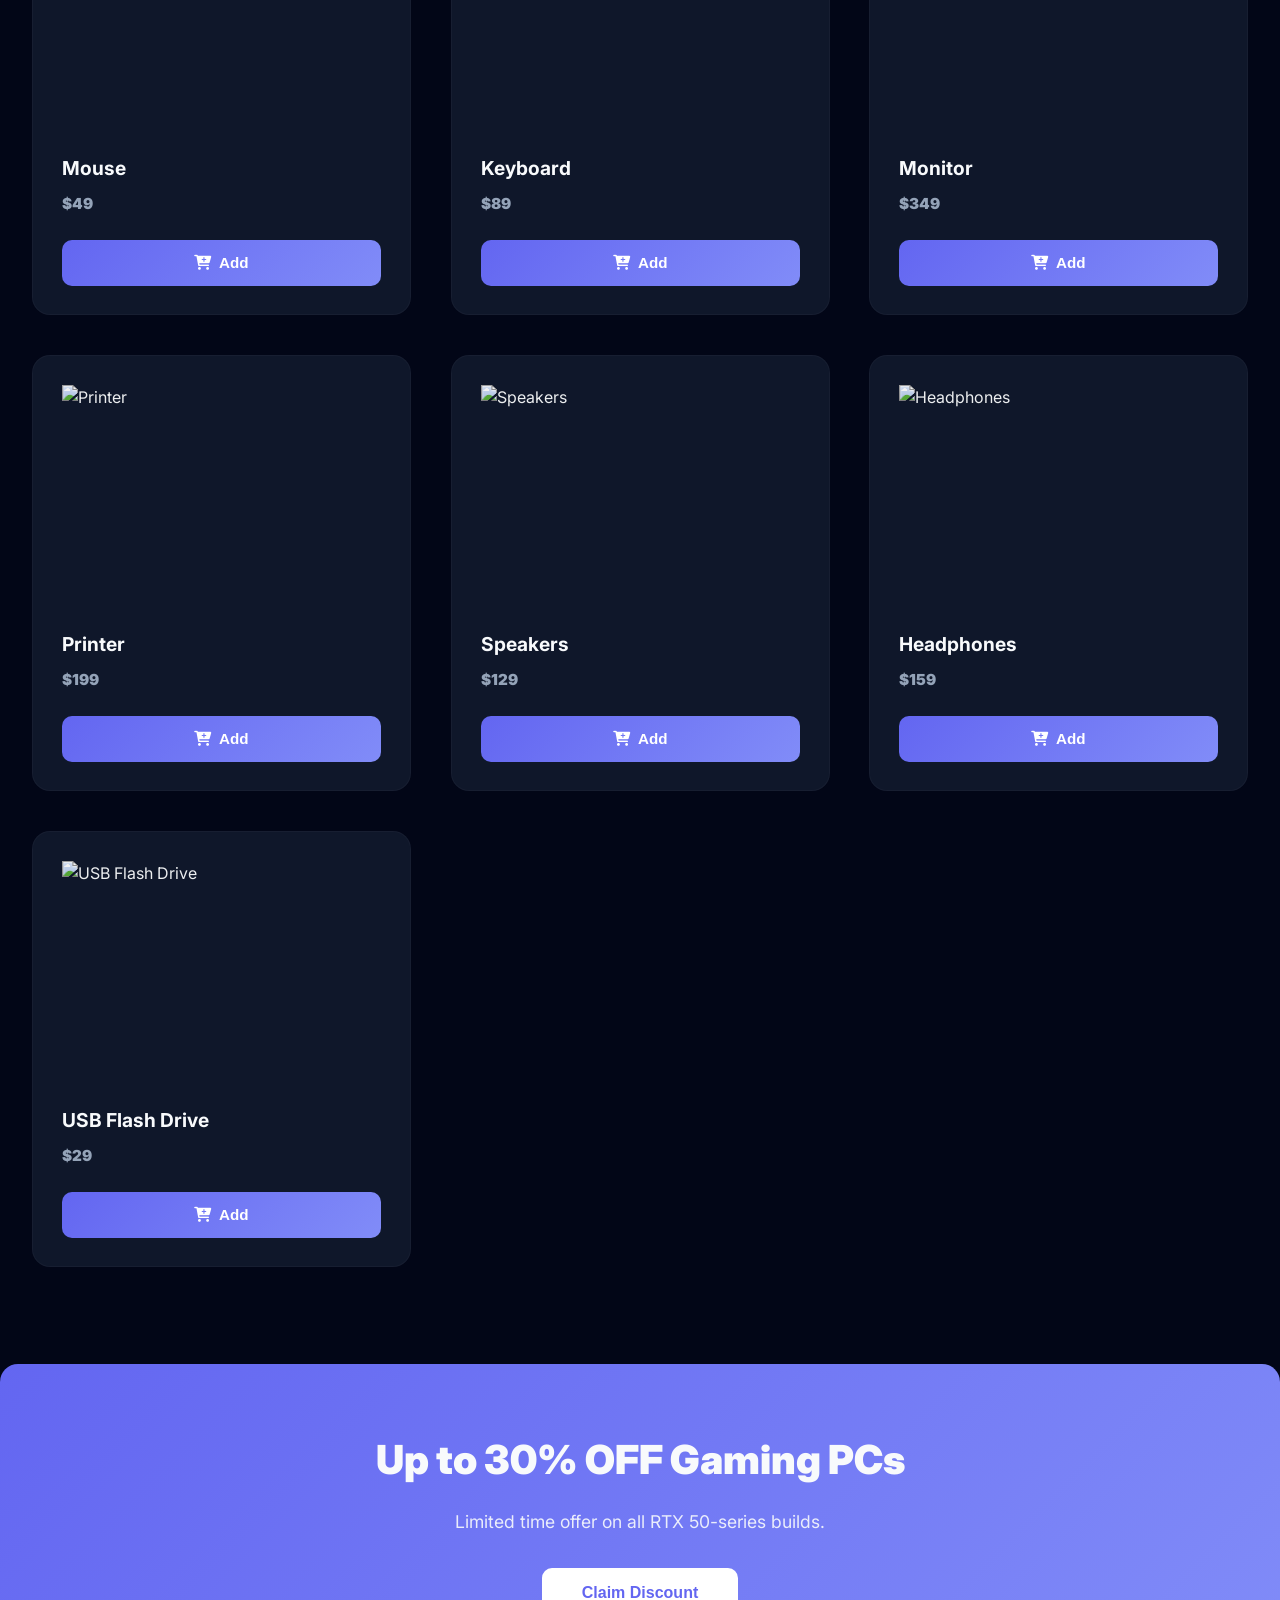
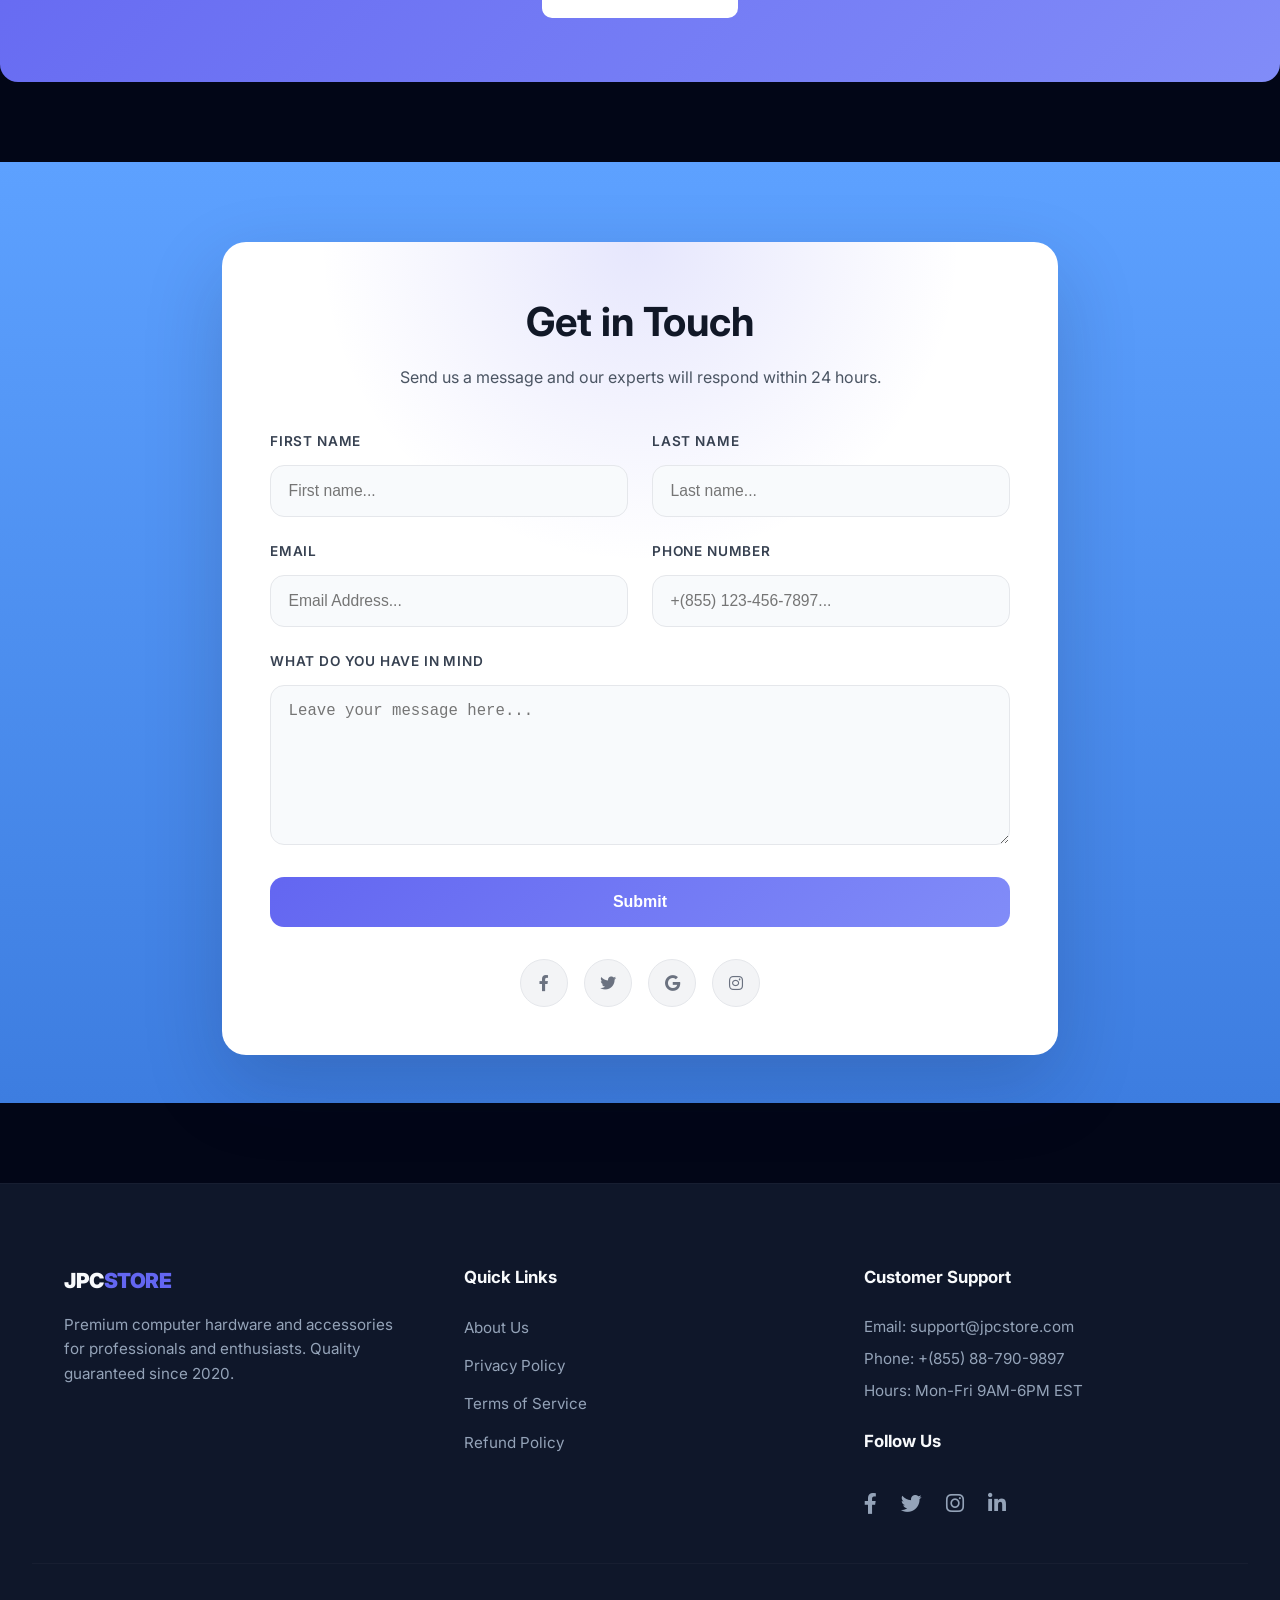
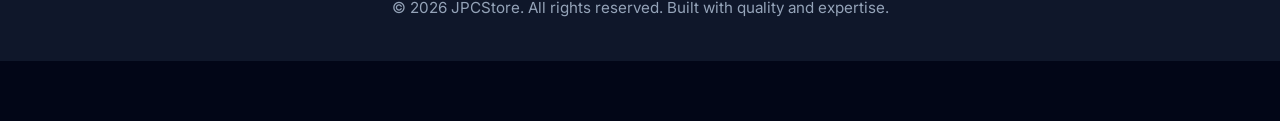
==== commit 5b2733e2: "new file:   index.html" ====
--- a/index.html
+++ b/index.html
@@ -161,7 +161,7 @@
     <section class="search-section">
         <div class="container search-container">
             <div class="search-box search-box-hero">
-                <input type="text" id="searchInput" placeholder="Search products by name, price, or code..." title="Search by product name, price range (e.g., 100-500), or product code">
+                <input type="text" id="searchInput" placeholder="Search products by name or code..." title="Search by product name, price range (e.g., 100-500), or product code">
                 <i class="fas fa-search"></i>
                 <div class="search-suggestions" id="searchSuggestions"></div>
             </div>
@@ -169,7 +169,7 @@
     </section>
 
     <!-- Categories -->
-    <!-- <section class="categories container">
+    <section class="categories container">
         <div class="category-card" onclick="filterCategory('laptop')">
             <i class="fas fa-laptop"></i>
             <h3>Laptops</h3>
@@ -182,7 +182,7 @@
             <i class="fas fa-keyboard"></i>
             <h3>Accessories</h3>
         </div>
-    </section> -->
+    </section>
 
     <!-- Products Section -->
     <main class="container" id="products">
@@ -261,26 +261,26 @@
                     <div class="form-row">
                         <div class="form-group">
                             <label for="firstName">First Name</label>
-                            <input type="text" id="firstName" name="firstName" placeholder="Please enter first name..." autocomplete="given-name" pattern="[A-Za-z\s]+" title="Letters only" required>
+                            <input type="text" id="firstName" name="firstName" placeholder="First name..." autocomplete="given-name" pattern="[A-Za-z\s]+" title="Letters only" required>
                         </div>
                         <div class="form-group">
                             <label for="lastName">Last Name</label>
-                            <input type="text" id="lastName" name="lastName" placeholder="Please enter last name..." autocomplete="family-name" pattern="[A-Za-z\s]+" title="Letters only" required>
+                            <input type="text" id="lastName" name="lastName" placeholder="Last name..." autocomplete="family-name" pattern="[A-Za-z\s]+" title="Letters only" required>
                         </div>
                     </div>
                     <div class="form-row">
                         <div class="form-group">
                             <label for="email">Email</label>
-                            <input type="email" id="email" name="email" placeholder="Please enter email..." autocomplete="email" required>
+                            <input type="email" id="email" name="email" placeholder="Email Address..." autocomplete="email" required>
                         </div>
                         <div class="form-group">
                             <label for="phone">Phone Number</label>
-                            <input type="tel" id="phone" name="phone" placeholder="Please enter phone number..." inputmode="numeric" pattern="[0-9]{7,15}" title="Digits only" required>
+                            <input type="tel" id="phone" name="phone" placeholder="+(855) 123-456-7897..." inputmode="numeric" pattern="[0-9]{7,15}" title="Digits only" required>
                         </div>
                     </div>
                     <div class="form-group full-width">
                         <label for="message">What do you have in mind</label>
-                        <textarea id="message" name="message" rows="5" placeholder="Please enter your message..." required></textarea>
+                        <textarea id="message" name="message" rows="5" placeholder="Leave your message here..." required></textarea>
                     </div>
                     <button type="submit" class="btn-contact">Submit</button>
                 </form>
--- a/css/style.css
+++ b/css/style.css
@@ -652,7 +652,7 @@
 .product-card h3 { font-size: 1.2rem; font-weight: 700; margin-bottom: 0.5rem; }
 .product-card p { color: var(--text-dim); font-size: 0.95rem; margin-bottom: 1.5rem; flex-grow: 1; }
 .price { font-size: 1.8rem; font-weight: 900; color: var(--primary); margin-bottom: 1.5rem; }
-.product-card button { background: linear-gradient(135deg, var(--primary), #818cf8); color: white; padding: 0.9rem; border: none; border-radius: 10px; font-weight: 700; cursor: pointer; transition: var(--transition); width: 100%; font-size: 0.95rem; }
+.product-card button { background: linear-gradient(135deg, var(--primary), #818cf8); color: white; padding: 0.9rem; border: none; border-radius: 10px; font-weight: 700; cursor: pointer; transition: var(--transition); width: 100%; font-size: 0.95rem; display: flex; align-items: center; justify-content: center; gap: 0.5rem; }
 .product-card button:hover { transform: scale(1.03); box-shadow: 0 10px 25px rgba(99, 102, 241, 0.3); }
 
 /* Cart Styles */
@@ -1204,12 +1204,19 @@
     .search-box-hero i { right: 1rem; font-size: 1rem; }
     .search-suggestions { width: 90%; left: 5%; right: 5%; max-height: 250px; }
     .search-suggestion-item { padding: 0.7rem 0.9rem; font-size: 0.85rem; }
-    .product-grid { grid-template-columns: repeat(auto-fill, minmax(150px, 1fr)); gap: 1rem; }
+    .product-grid { grid-template-columns: repeat(auto-fill, minmax(180px, 1fr)); gap: 1rem; }
     .section-header h2 { font-size: 1.8rem; }
     .filter-btn { padding: 0.6rem 1rem; font-size: 0.8rem; }
     .hero { height: 70vh; }
     .hero h1 { font-size: 2.2rem; }
     .hero p { font-size: 1rem; }
+    .product-card button { 
+        padding: 0.7rem; 
+        font-size: 0.85rem; 
+        border-radius: 8px;
+    }
+    .product-card button span { display: none; }
+    .product-card button i { font-size: 1rem; }
 }
 
 /* Product Details Modal */
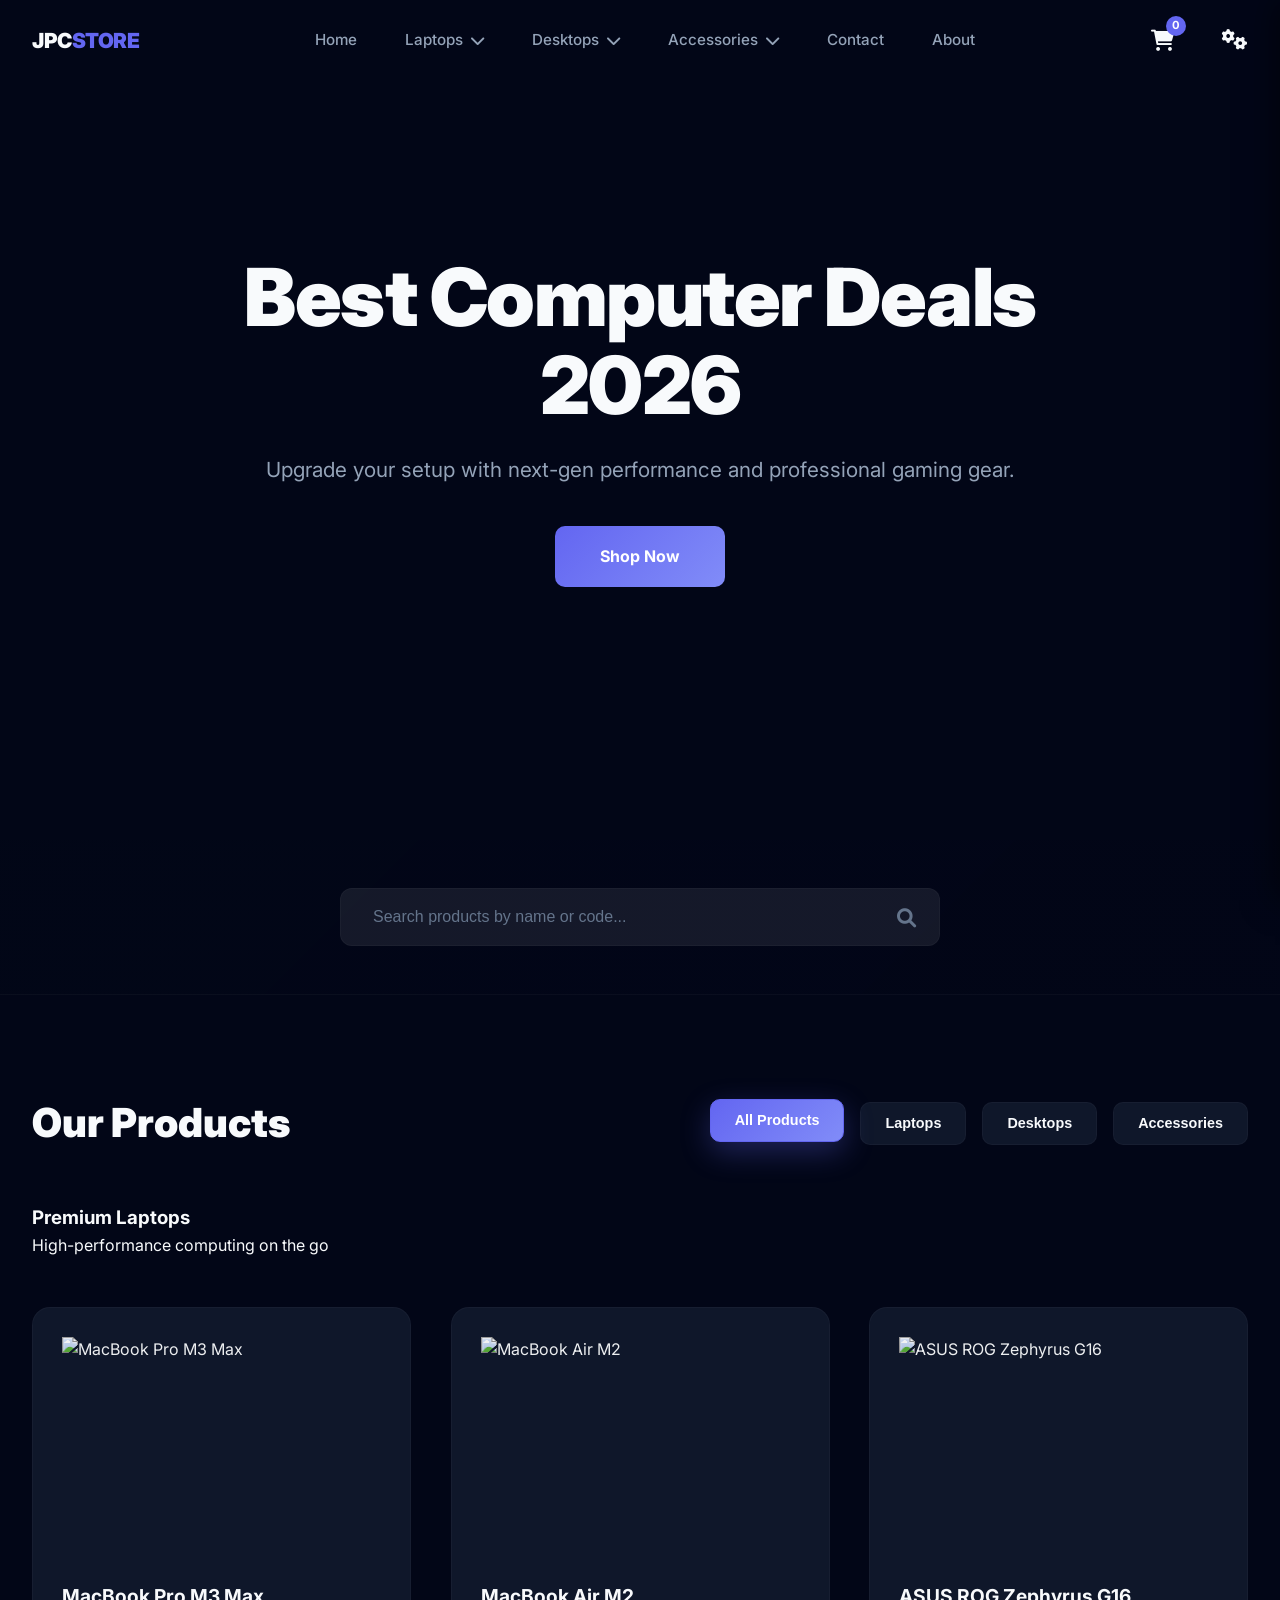
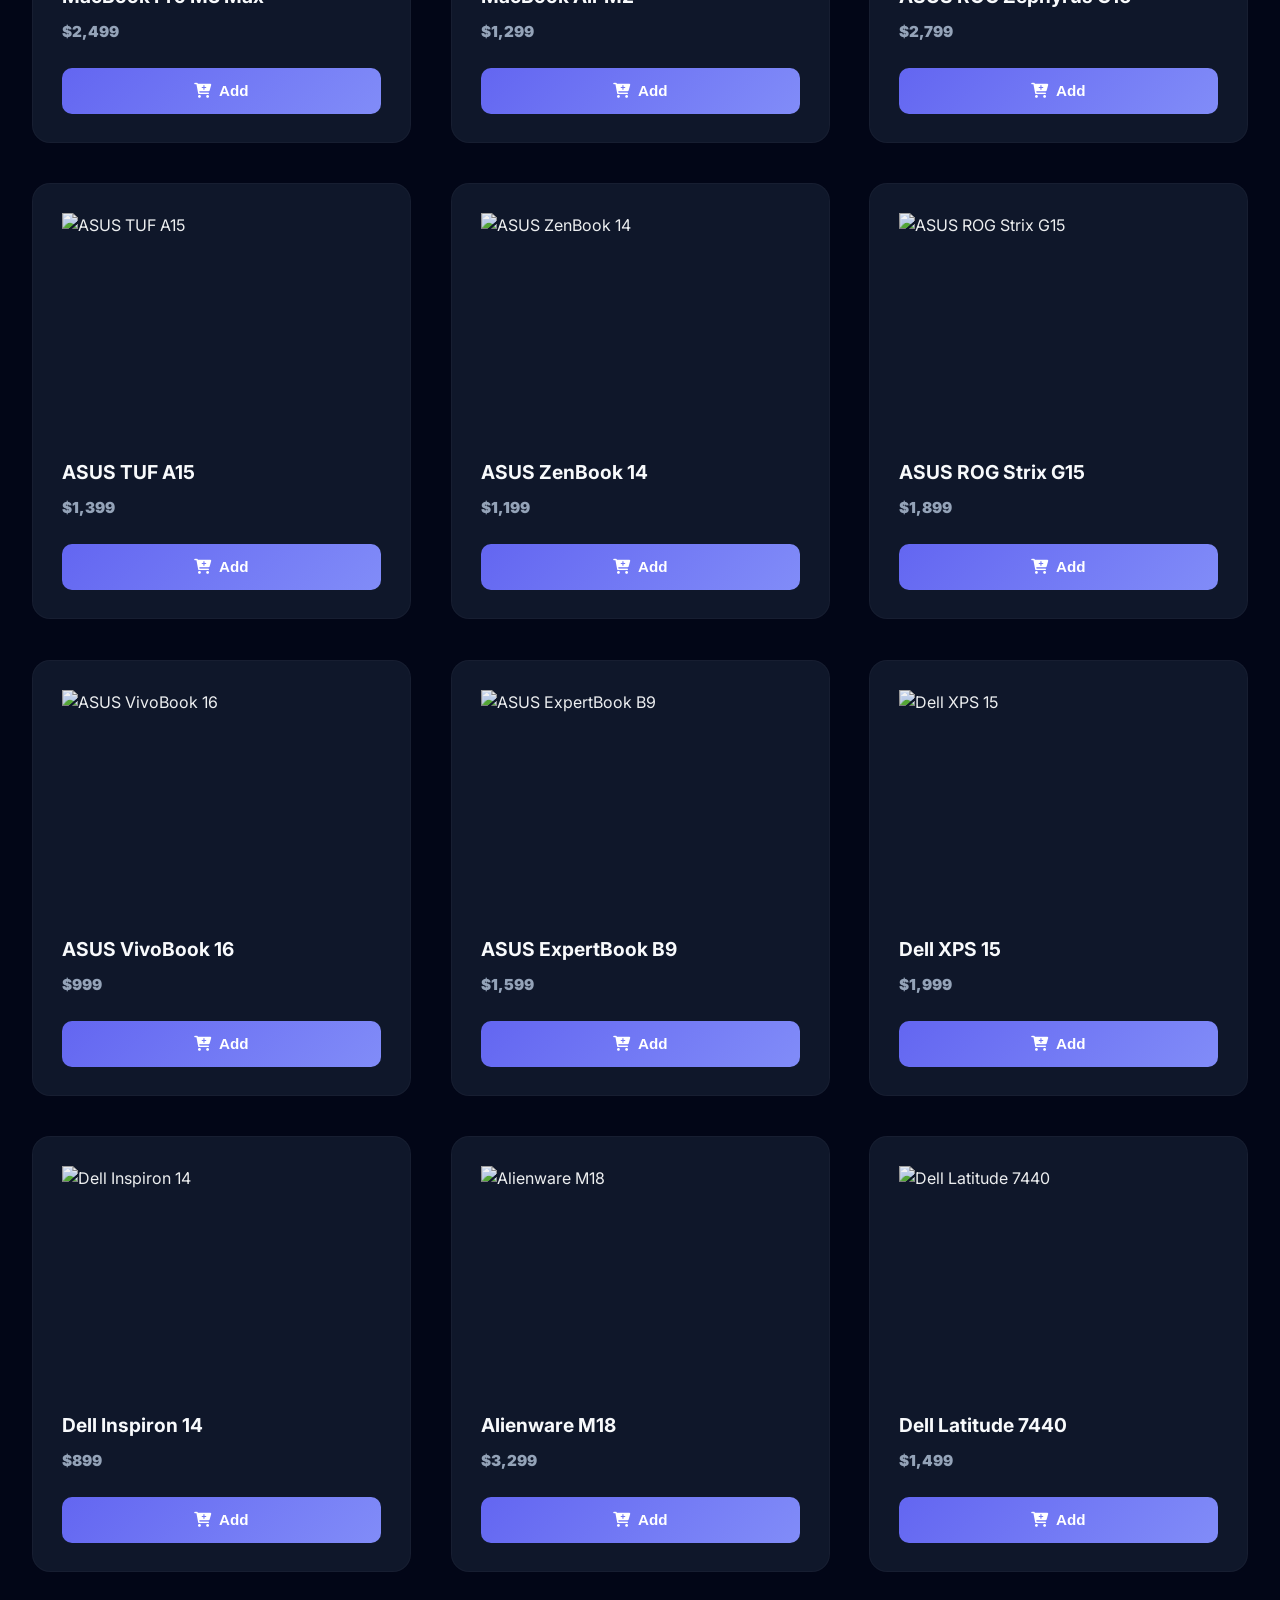
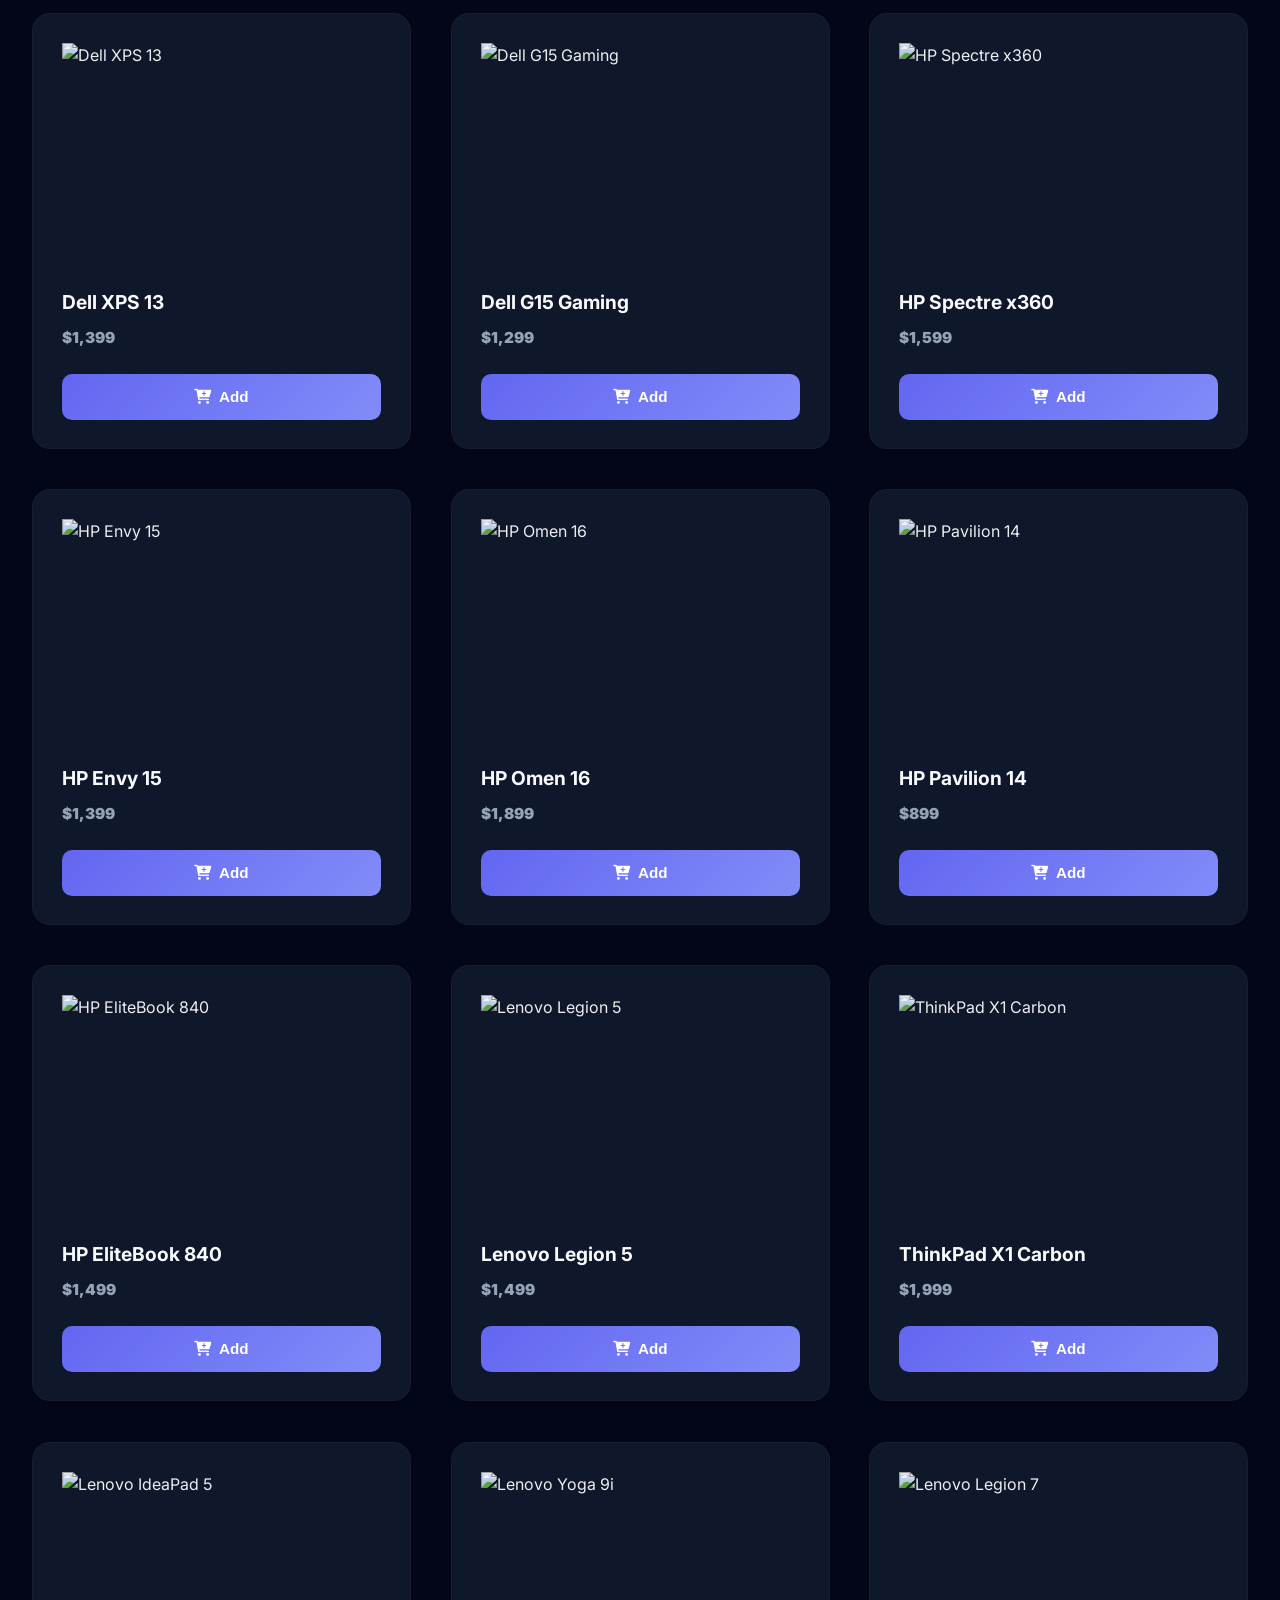
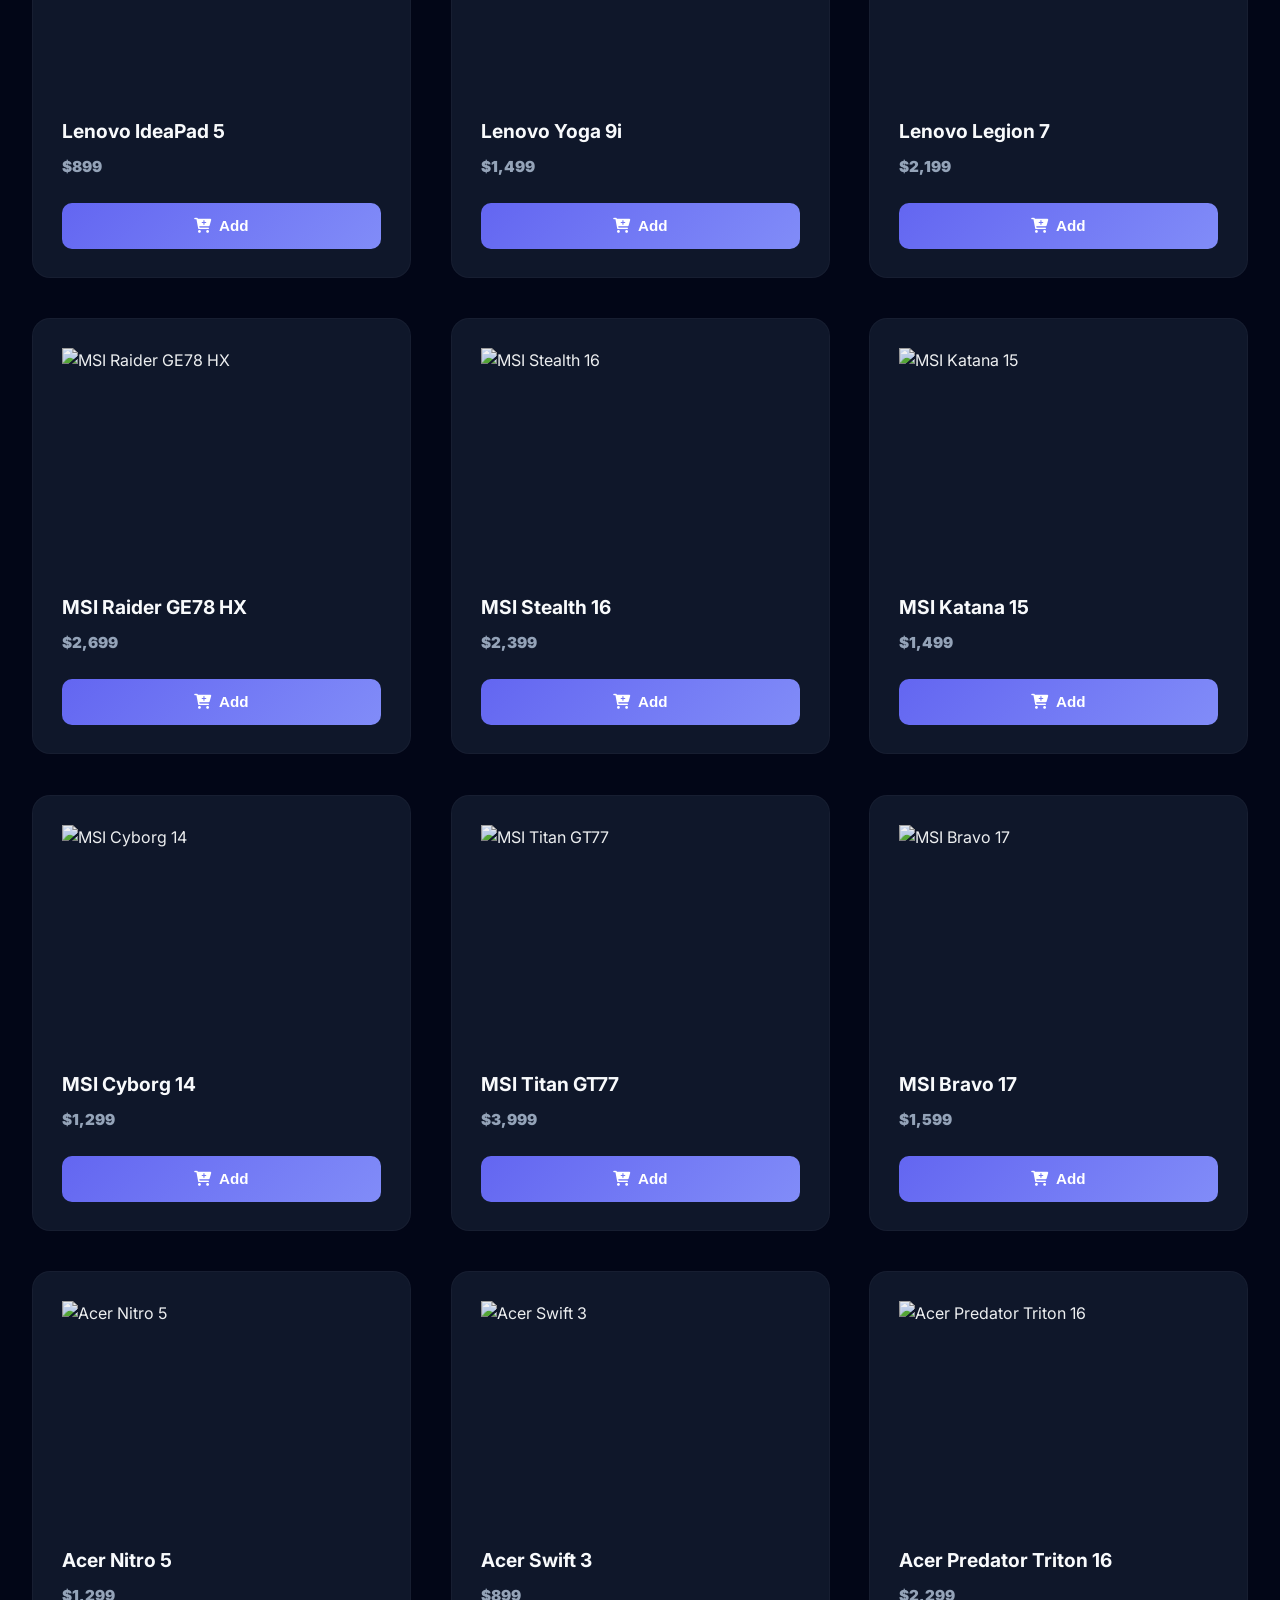
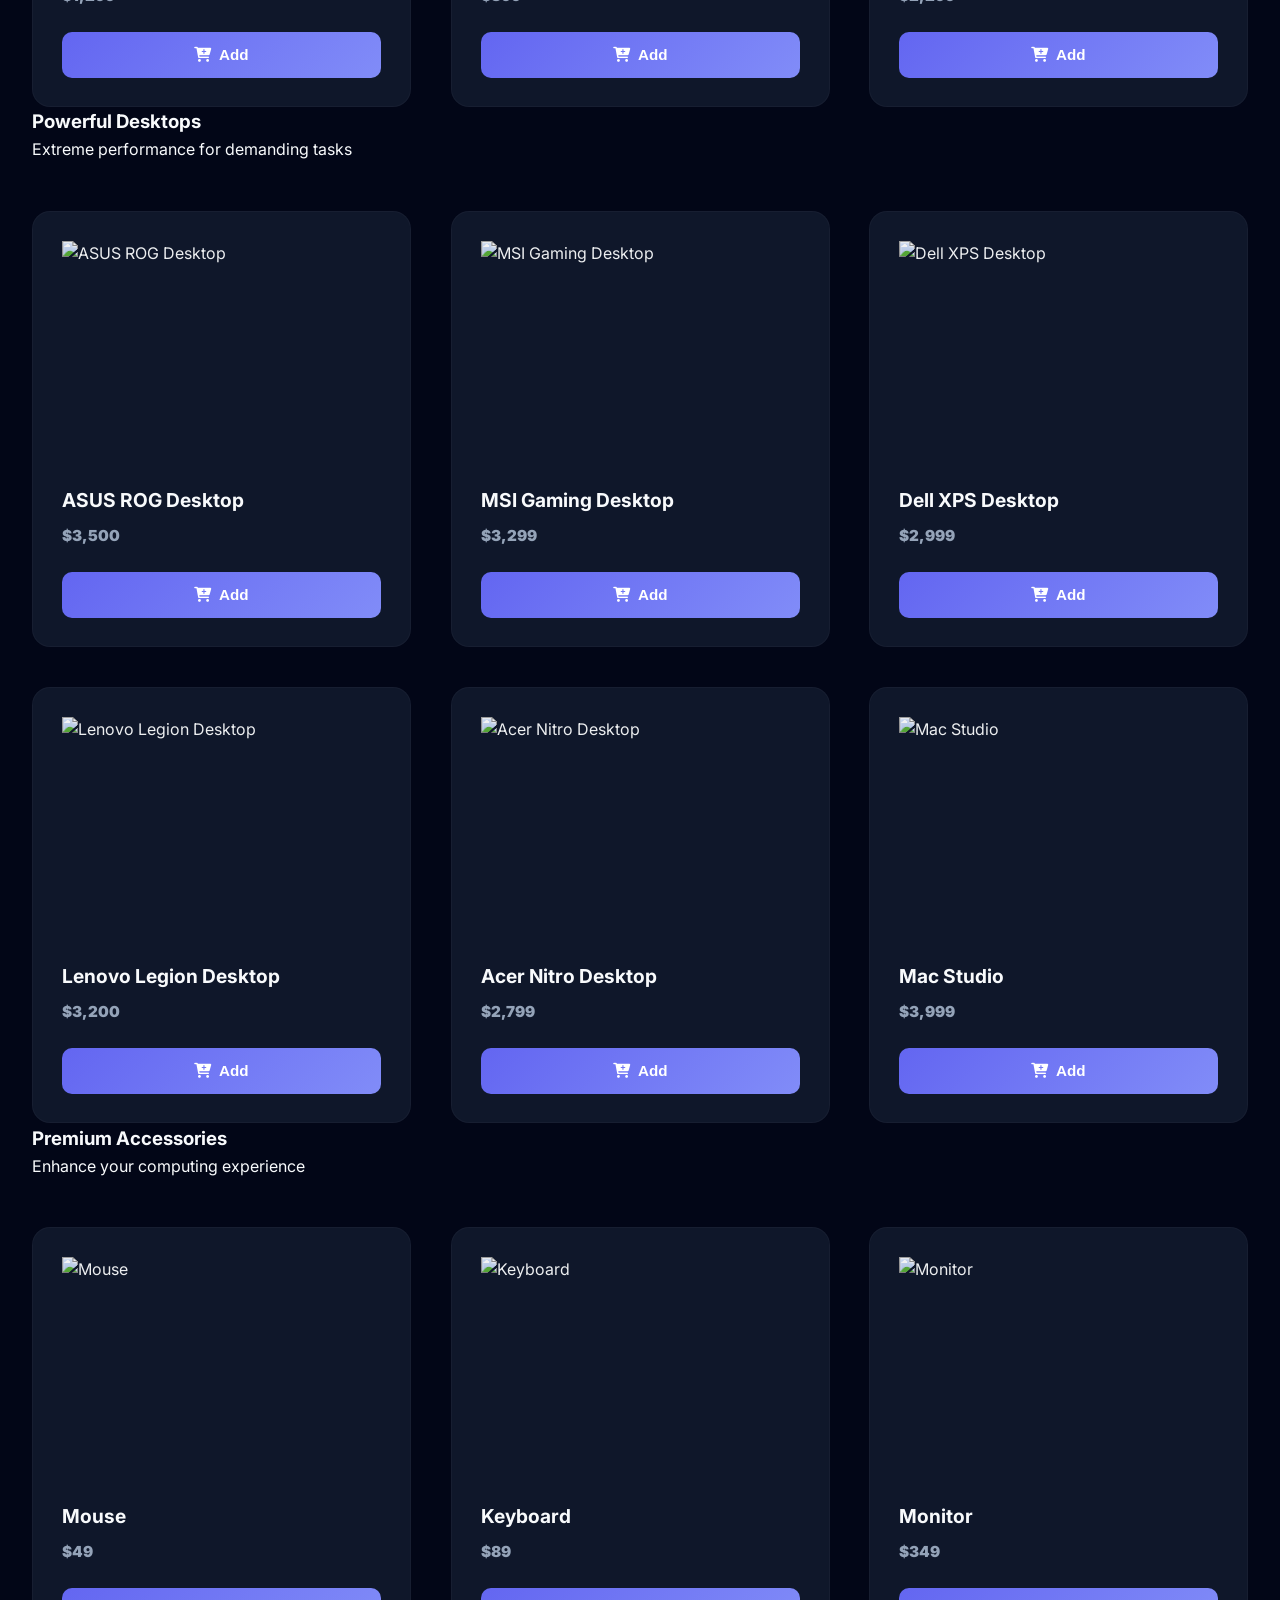
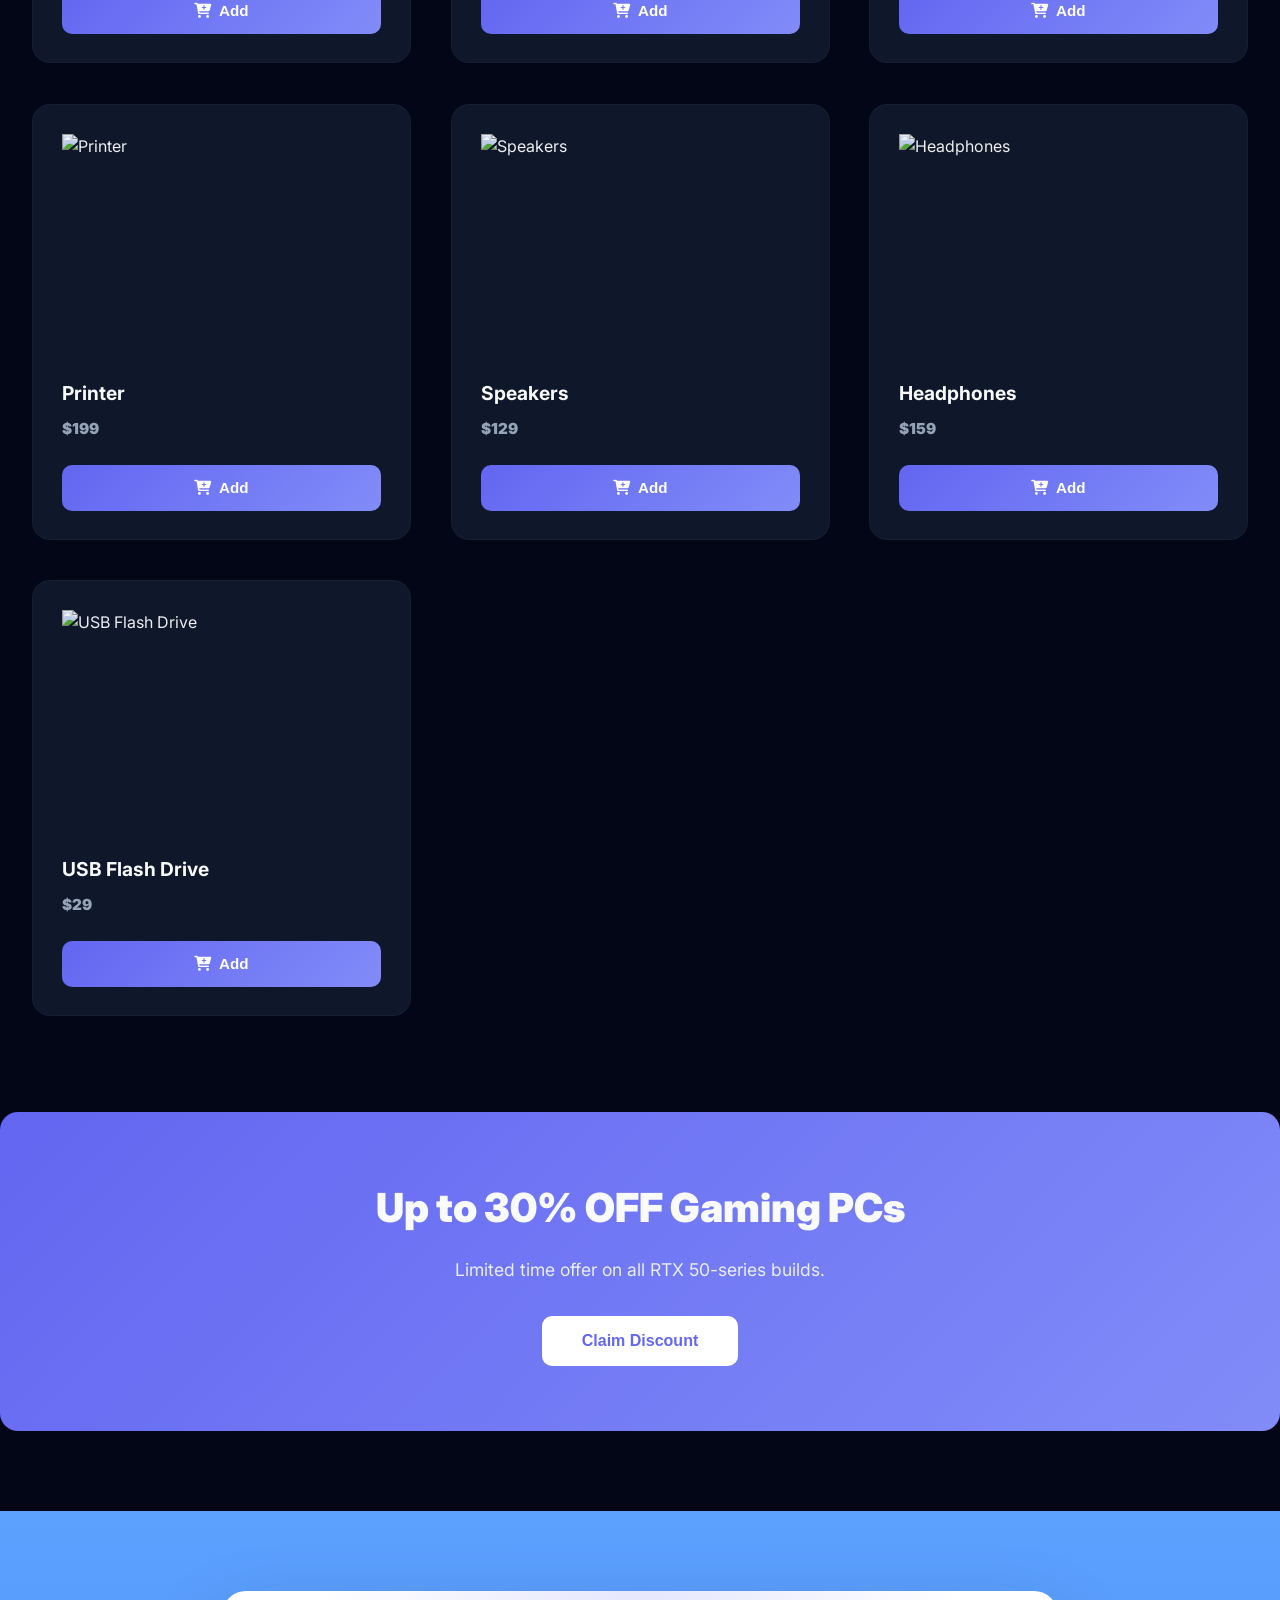
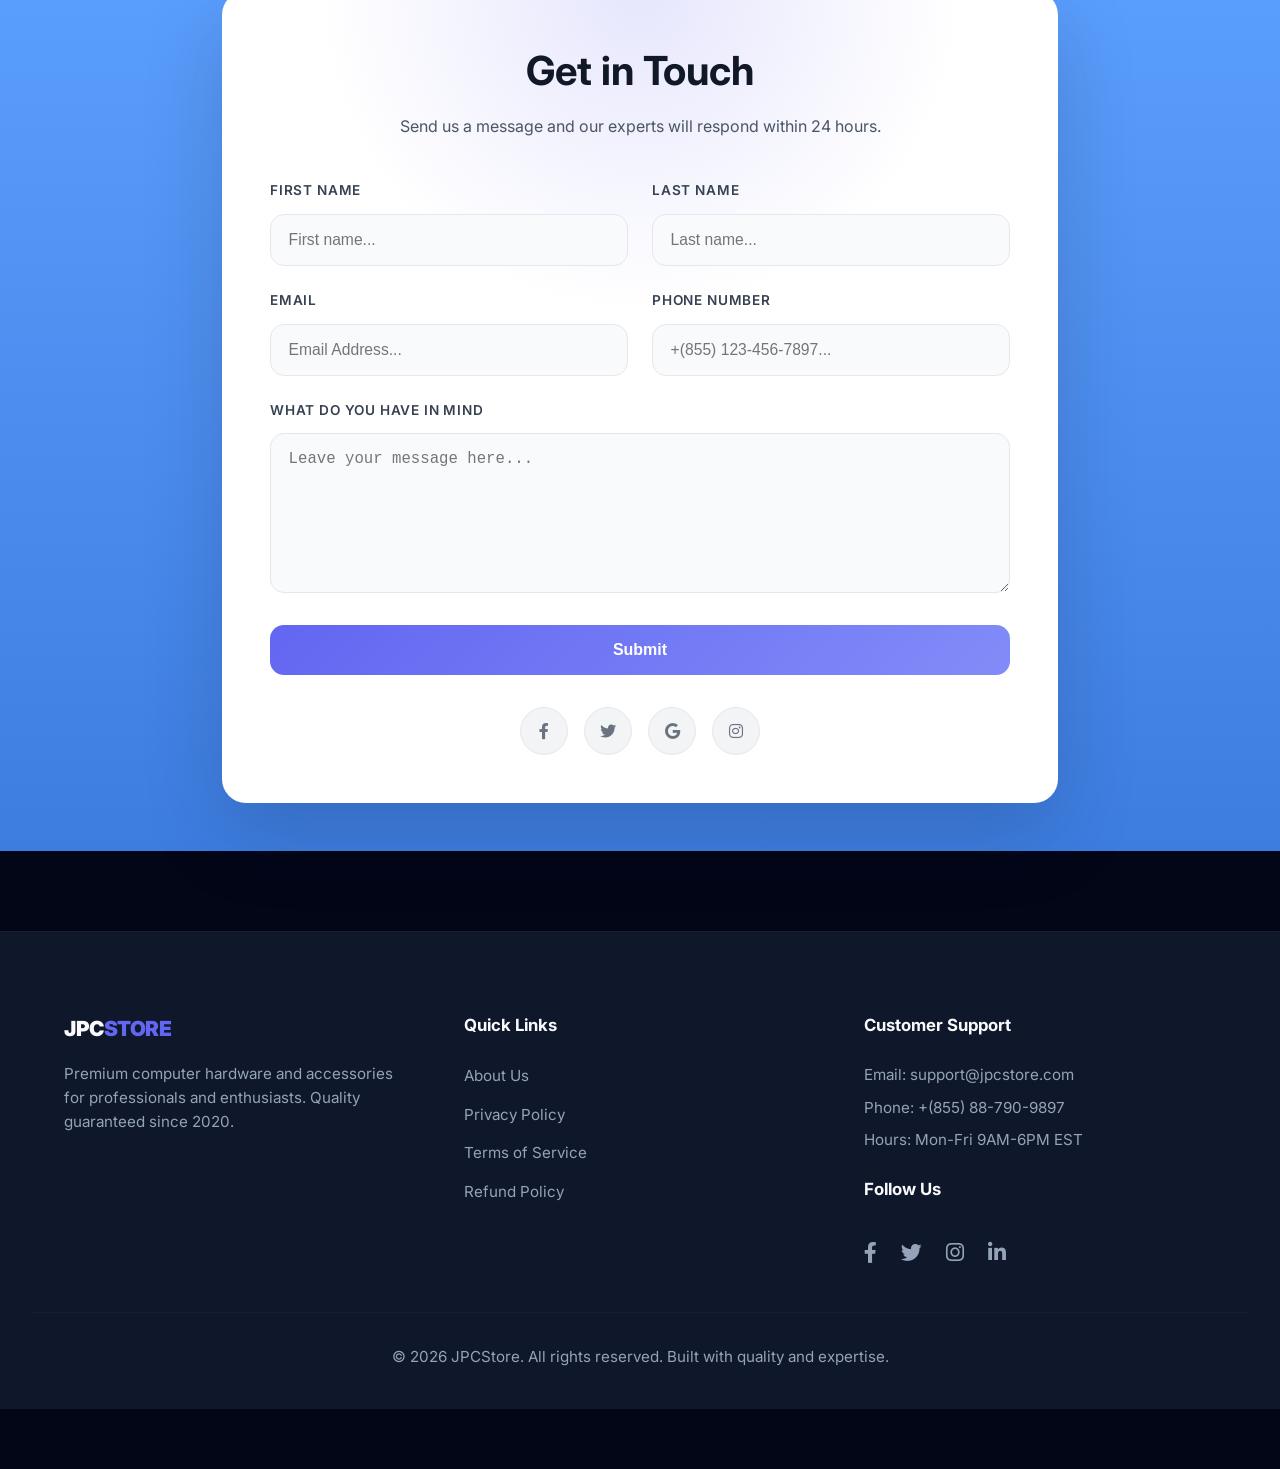
==== commit 62133186: "new file update: index.html" ====
--- a/index.html
+++ b/index.html
@@ -169,7 +169,7 @@
     </section>
 
     <!-- Categories -->
-    <section class="categories container">
+    <!-- <section class="categories container">
         <div class="category-card" onclick="filterCategory('laptop')">
             <i class="fas fa-laptop"></i>
             <h3>Laptops</h3>
@@ -182,7 +182,7 @@
             <i class="fas fa-keyboard"></i>
             <h3>Accessories</h3>
         </div>
-    </section>
+    </section> -->
 
     <!-- Products Section -->
     <main class="container" id="products">
